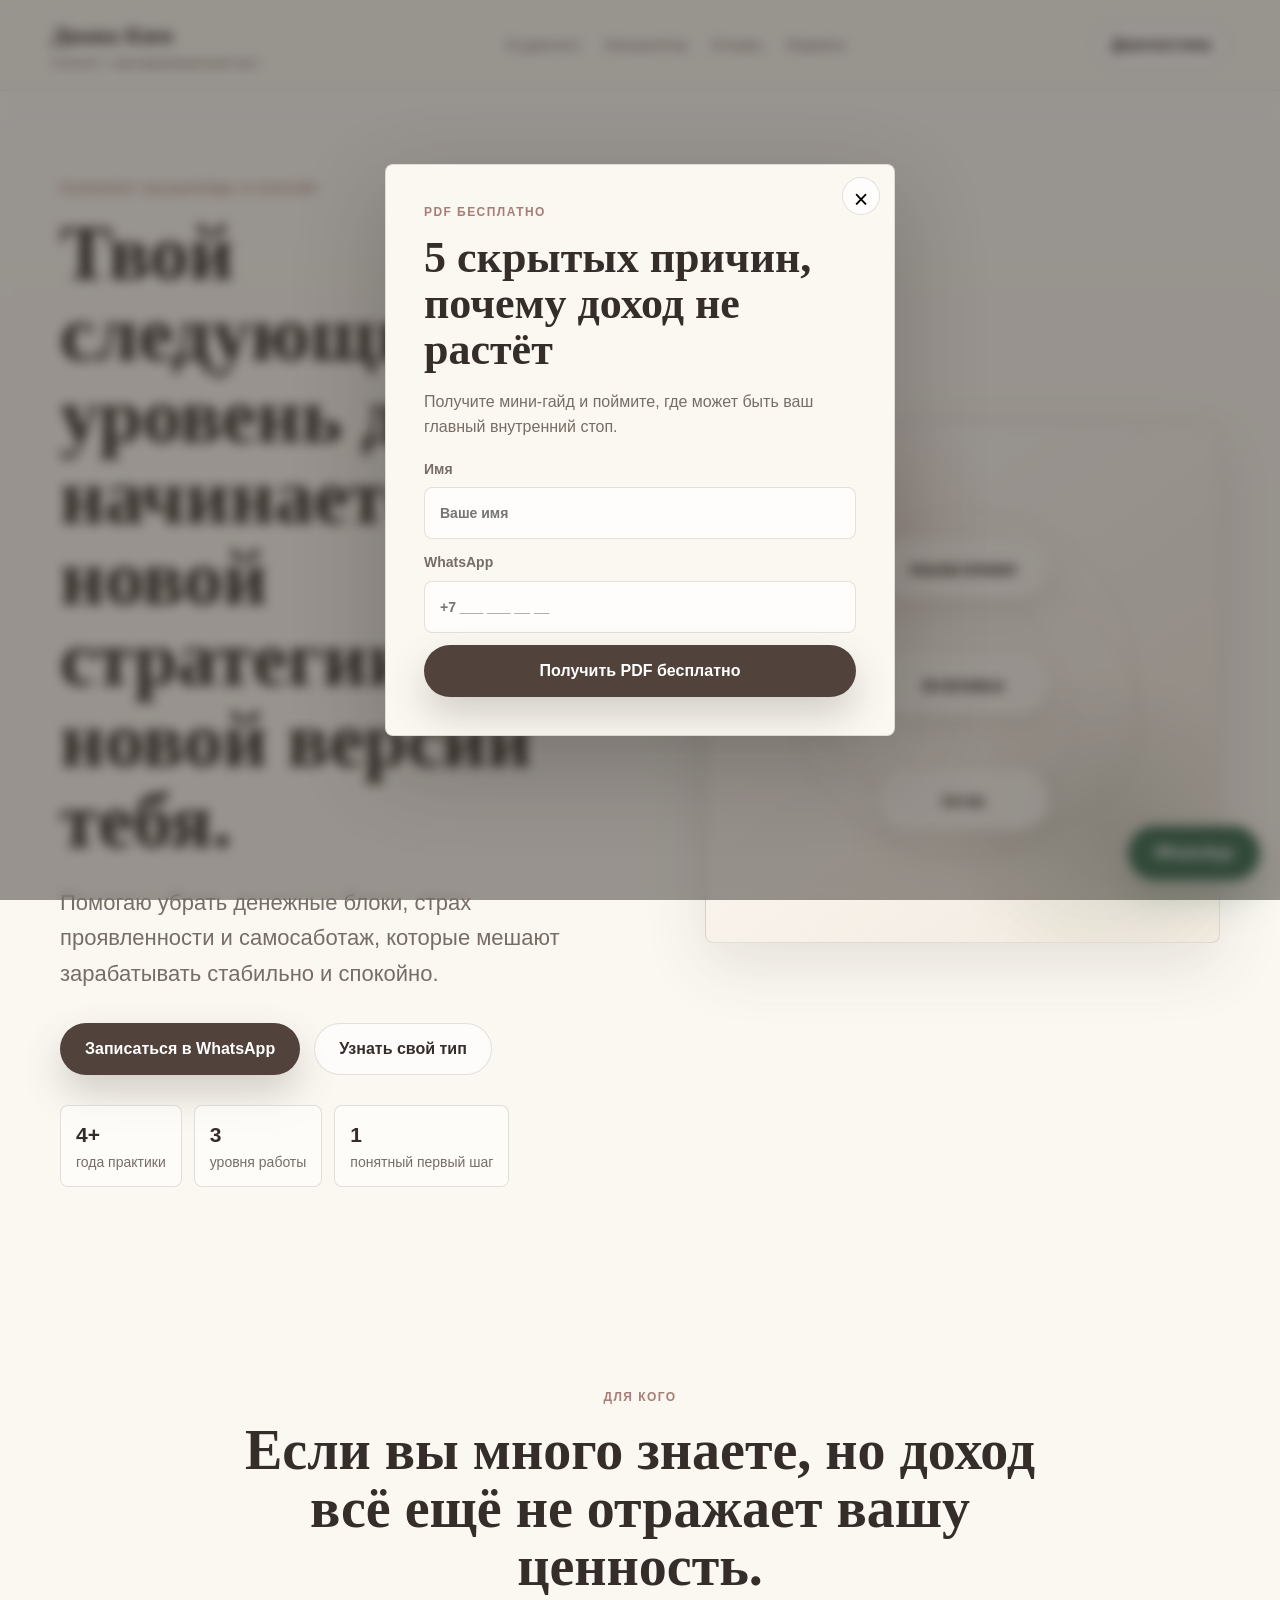
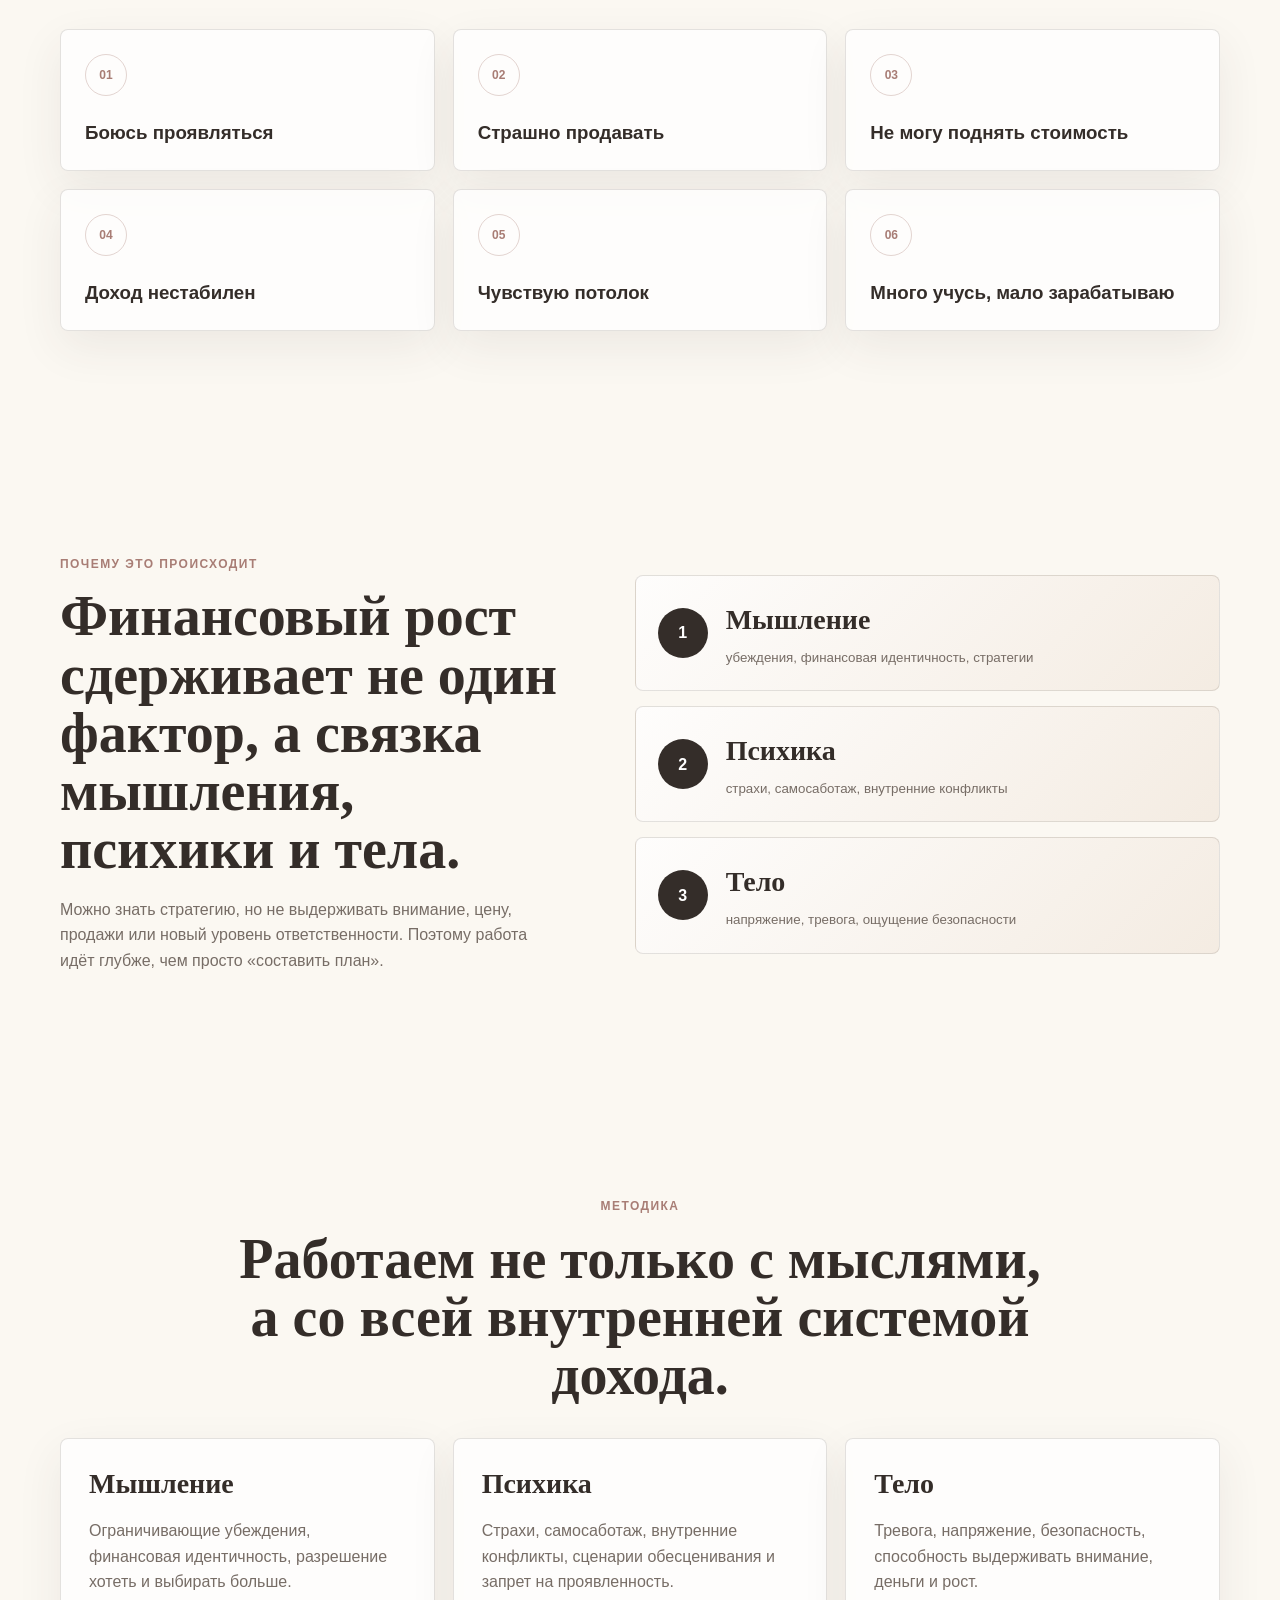
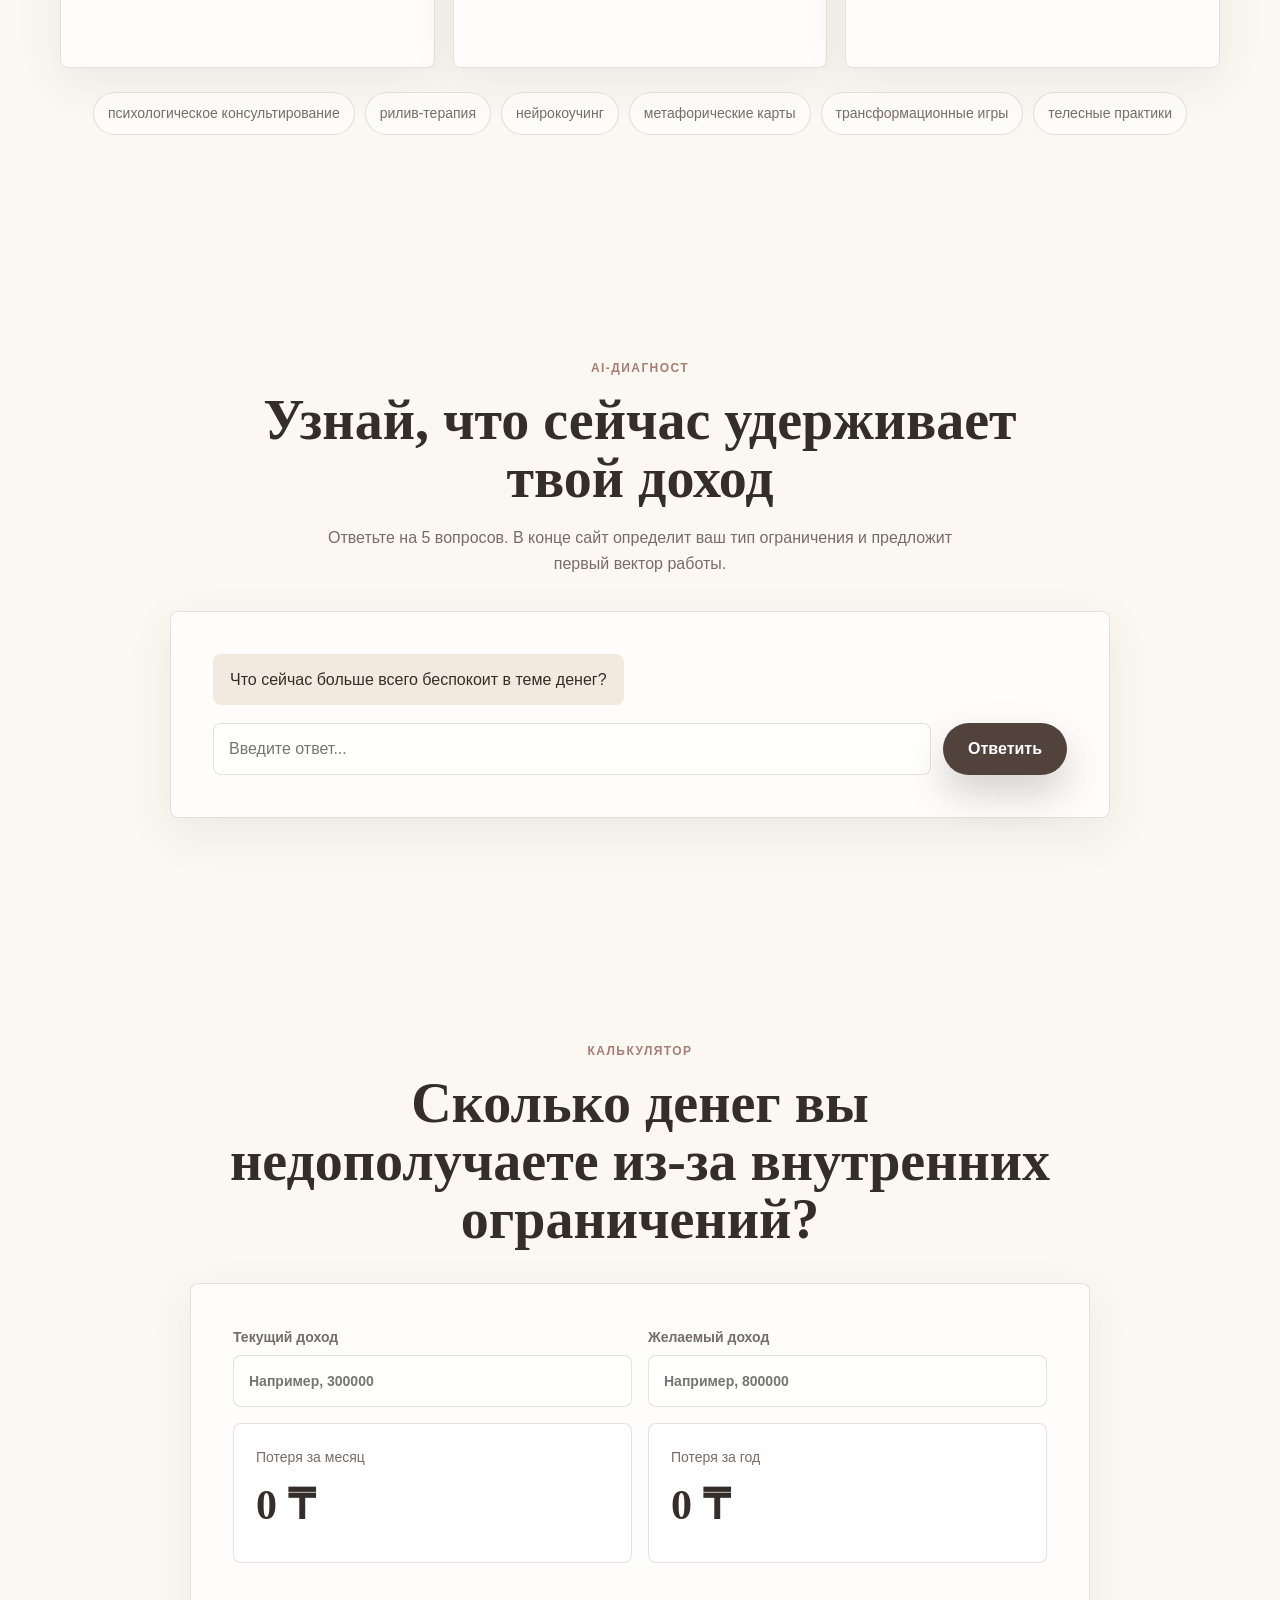
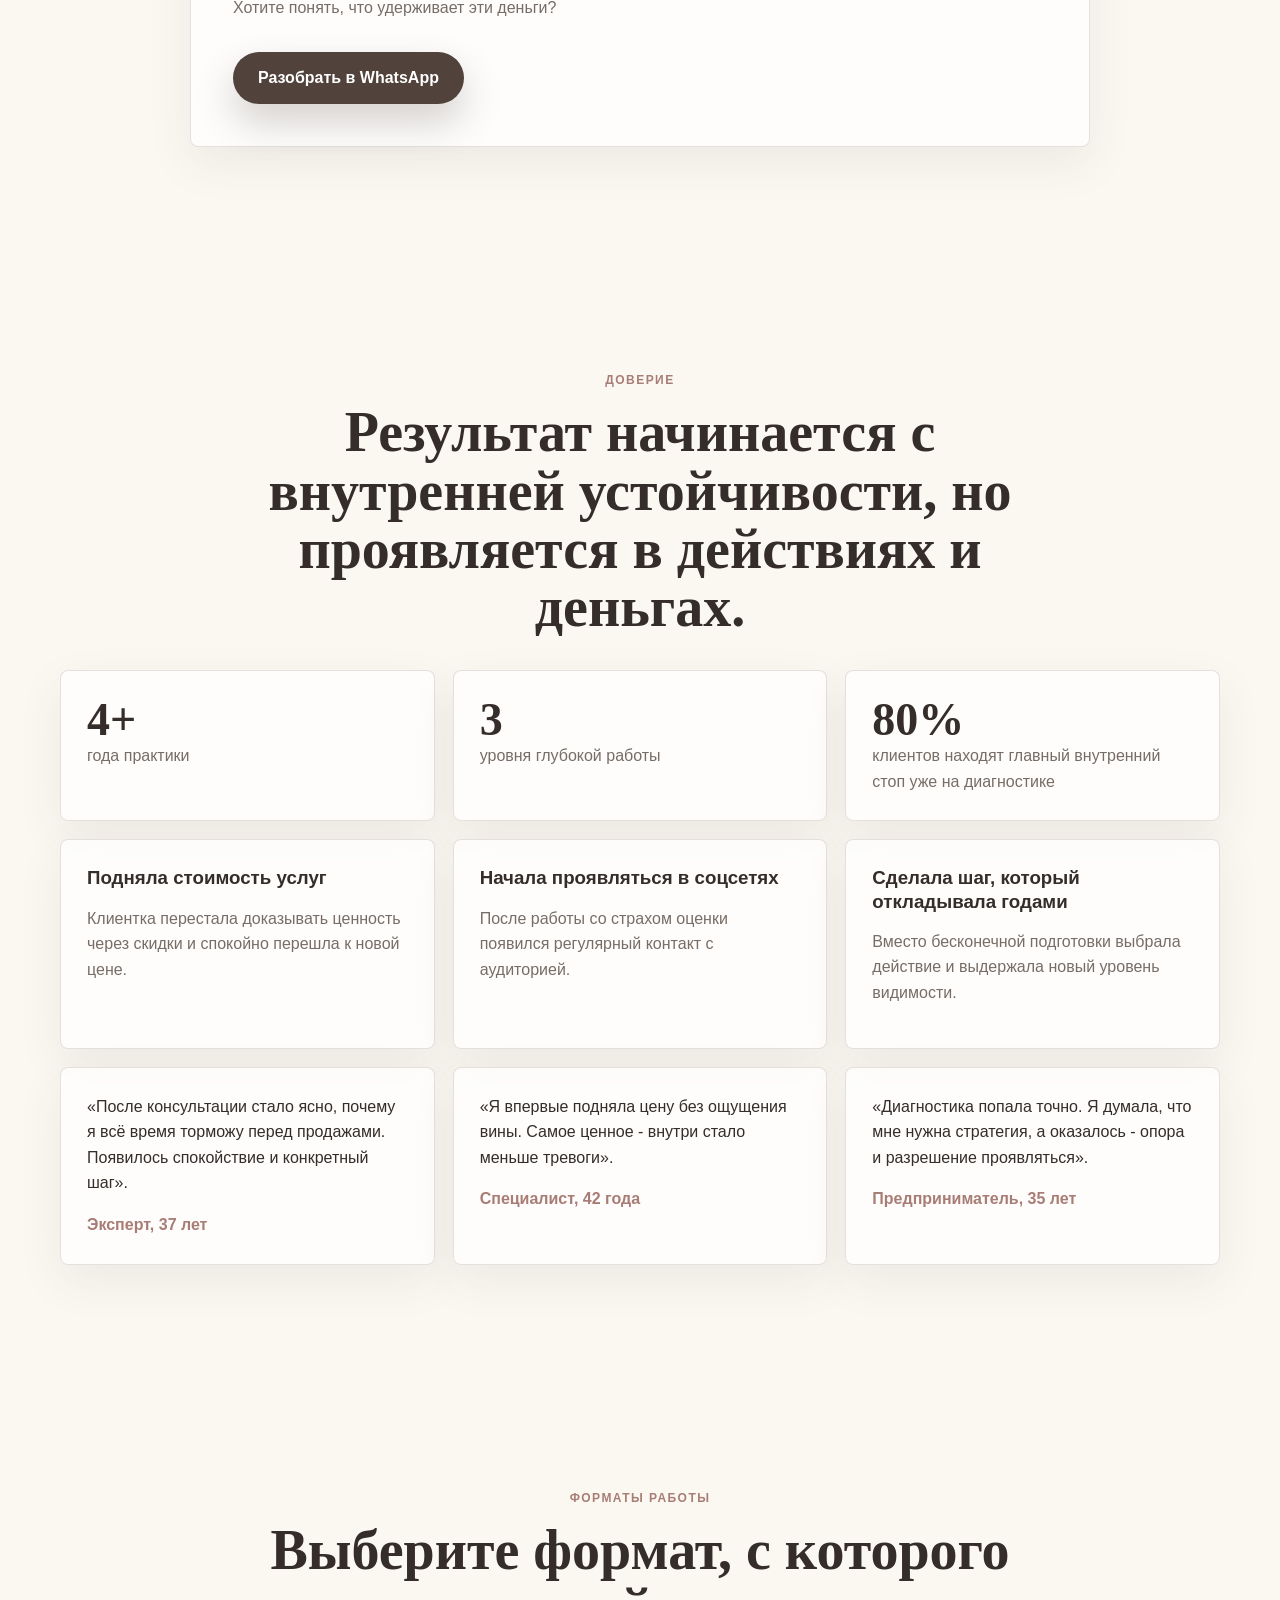
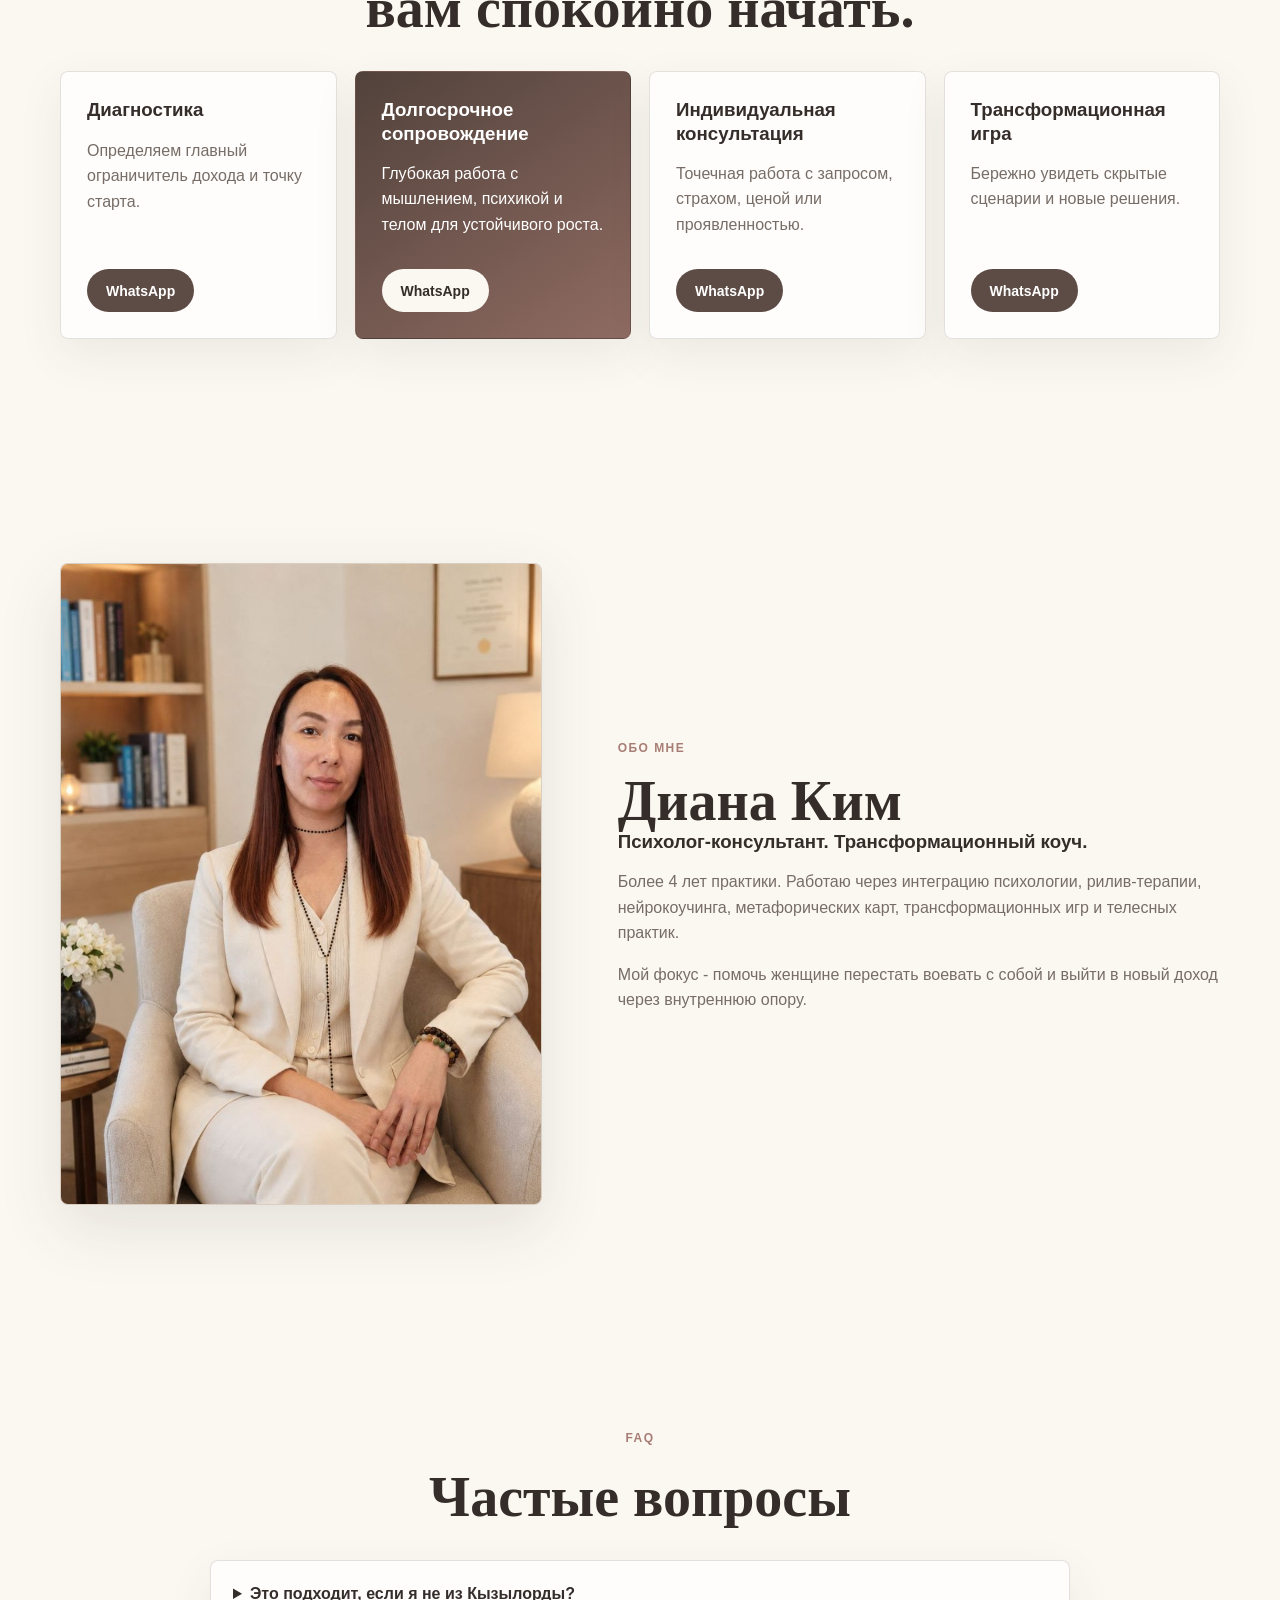
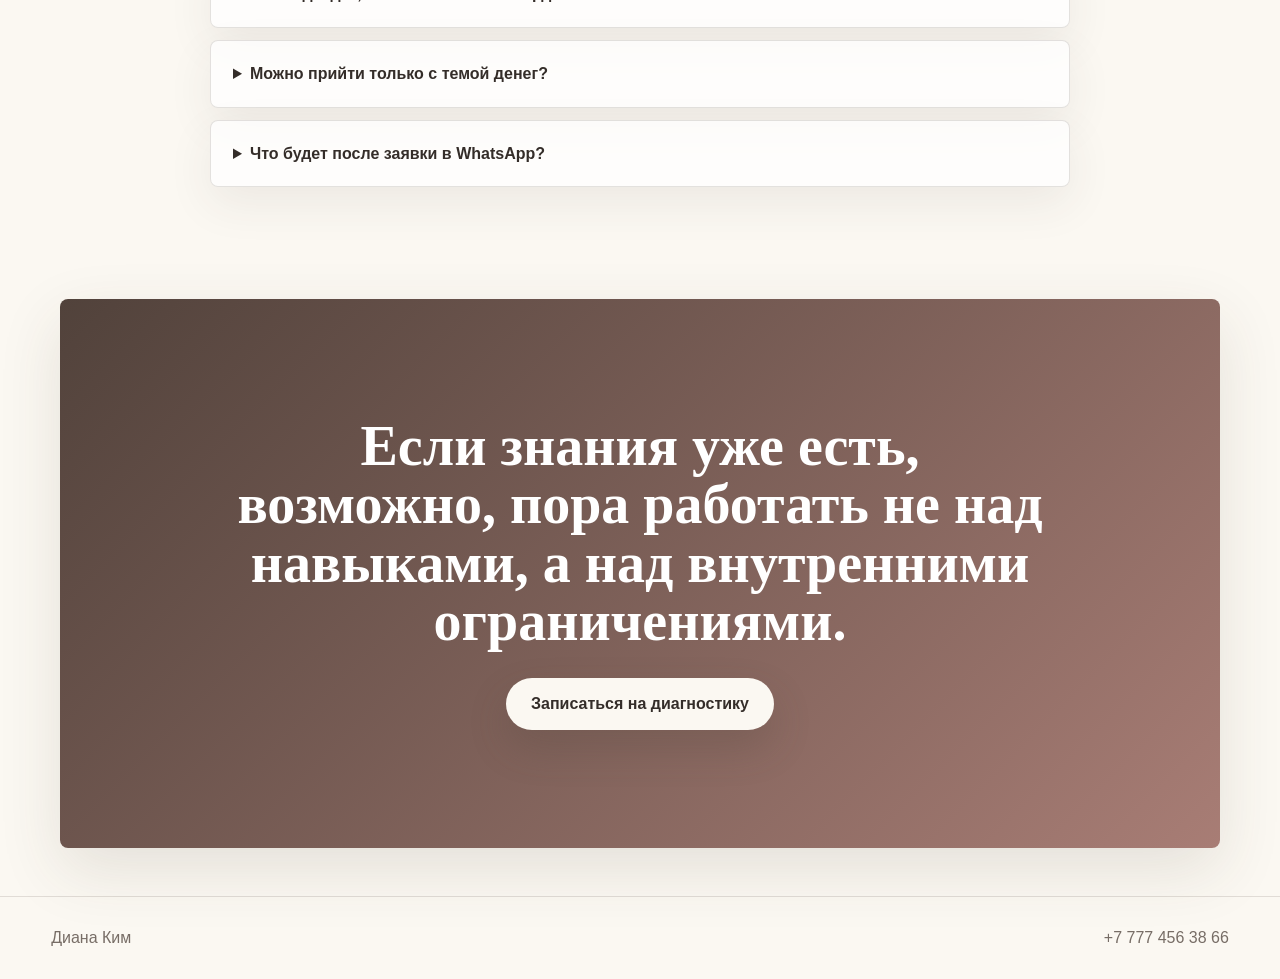
==== index.html @ 69289124 "Add files via upload" ====
<!DOCTYPE html>
<html lang="ru">
<head>
  <meta charset="UTF-8">
  <meta name="viewport" content="width=device-width, initial-scale=1.0">
  <meta name="description" content="Диана Ким - психолог в Кызылорде и онлайн, трансформационный коуч. Работа с денежными блоками, финансовой идентичностью и ограничивающими убеждениями.">
  <meta name="keywords" content="психолог Кызылорда, психолог онлайн, денежные блоки, финансовая идентичность, трансформационный коуч, работа с ограничивающими убеждениями">
  <meta property="og:title" content="Диана Ким | Психолог и трансформационный коуч">
  <meta property="og:description" content="Диагностика внутренних ограничений, которые мешают проявляться, зарабатывать и удерживать деньги.">
  <meta property="og:type" content="website">
  <title>Диана Ким | Психолог Кызылорда и онлайн</title>
  <script>document.documentElement.classList.add('js');</script>
  <link rel="stylesheet" href="style.css">
</head>
<body>
  <a class="wa-float js-wa" href="https://wa.me/77774563866" aria-label="Написать Диане Ким в WhatsApp">WhatsApp</a>

  <div class="lead-modal" data-modal hidden>
    <div class="modal-backdrop" data-close-modal></div>
    <div class="modal-card" role="dialog" aria-modal="true" aria-labelledby="lead-title">
      <button class="modal-close" type="button" data-close-modal aria-label="Закрыть">×</button>
      <p class="eyebrow">PDF бесплатно</p>
      <h2 id="lead-title">5 скрытых причин, почему доход не растёт</h2>
      <p>Получите мини-гайд и поймите, где может быть ваш главный внутренний стоп.</p>
      <form class="lead-form" data-lead-form>
        <label>Имя <input type="text" name="name" placeholder="Ваше имя" required></label>
        <label>WhatsApp <input type="tel" name="phone" placeholder="+7 ___ ___ __ __" required></label>
        <button class="btn btn-primary" type="submit">Получить PDF бесплатно</button>
      </form>
    </div>
  </div>

  <header class="site-header">
    <a class="brand" href="#top">
      <span>Диана Ким</span>
      <small>психолог • трансформационный коуч</small>
    </a>
    <nav class="nav" aria-label="Навигация">
      <a href="#diagnost">AI-диагност</a>
      <a href="#calculator">Калькулятор</a>
      <a href="#trust">Отзывы</a>
      <a href="#formats">Форматы</a>
    </nav>
    <a class="header-cta js-wa" href="https://wa.me/77774563866">Диагностика</a>
  </header>

  <main id="top">
    <section class="hero reveal">
      <div class="hero-content">
        <p class="eyebrow">Психолог Кызылорда и онлайн</p>
        <h1>Твой следующий уровень дохода начинается не с новой стратегии. А с новой версии тебя.</h1>
        <p class="hero-subtitle">Помогаю убрать денежные блоки, страх проявленности и самосаботаж, которые мешают зарабатывать стабильно и спокойно.</p>
        <div class="hero-actions">
          <a class="btn btn-primary js-wa" href="https://wa.me/77774563866">Записаться в WhatsApp</a>
          <a class="btn btn-ghost" href="#diagnost">Узнать свой тип</a>
        </div>
        <div class="hero-stats">
          <span><strong>4+</strong> года практики</span>
          <span><strong>3</strong> уровня работы</span>
          <span><strong>1</strong> понятный первый шаг</span>
        </div>
      </div>
      <div class="hero-panel" aria-label="Метод Дианы Ким">
        <div class="core-model">
          <span>мышление</span>
          <span>психика</span>
          <span>тело</span>
        </div>
      </div>
    </section>

    <section class="section reveal">
      <div class="section-head">
        <p class="eyebrow">Для кого</p>
        <h2>Если вы много знаете, но доход всё ещё не отражает вашу ценность.</h2>
      </div>
      <div class="issue-grid">
        <article class="mini-card"><span>01</span><h3>Боюсь проявляться</h3></article>
        <article class="mini-card"><span>02</span><h3>Страшно продавать</h3></article>
        <article class="mini-card"><span>03</span><h3>Не могу поднять стоимость</h3></article>
        <article class="mini-card"><span>04</span><h3>Доход нестабилен</h3></article>
        <article class="mini-card"><span>05</span><h3>Чувствую потолок</h3></article>
        <article class="mini-card"><span>06</span><h3>Много учусь, мало зарабатываю</h3></article>
      </div>
    </section>

    <section class="section split reveal">
      <div class="section-head align-left">
        <p class="eyebrow">Почему это происходит</p>
        <h2>Финансовый рост сдерживает не один фактор, а связка мышления, психики и тела.</h2>
        <p>Можно знать стратегию, но не выдерживать внимание, цену, продажи или новый уровень ответственности. Поэтому работа идёт глубже, чем просто «составить план».</p>
      </div>
      <div class="levels">
        <div class="level"><b>1</b><strong>Мышление</strong><small>убеждения, финансовая идентичность, стратегии</small></div>
        <div class="level"><b>2</b><strong>Психика</strong><small>страхи, самосаботаж, внутренние конфликты</small></div>
        <div class="level"><b>3</b><strong>Тело</strong><small>напряжение, тревога, ощущение безопасности</small></div>
      </div>
    </section>

    <section class="section reveal" id="method">
      <div class="section-head">
        <p class="eyebrow">Методика</p>
        <h2>Работаем не только с мыслями, а со всей внутренней системой дохода.</h2>
      </div>
      <div class="method-grid">
        <article class="method-card"><h3>Мышление</h3><p>Ограничивающие убеждения, финансовая идентичность, разрешение хотеть и выбирать больше.</p></article>
        <article class="method-card"><h3>Психика</h3><p>Страхи, самосаботаж, внутренние конфликты, сценарии обесценивания и запрет на проявленность.</p></article>
        <article class="method-card"><h3>Тело</h3><p>Тревога, напряжение, безопасность, способность выдерживать внимание, деньги и рост.</p></article>
      </div>
      <div class="tools-line">
        <span>психологическое консультирование</span>
        <span>рилив-терапия</span>
        <span>нейрокоучинг</span>
        <span>метафорические карты</span>
        <span>трансформационные игры</span>
        <span>телесные практики</span>
      </div>
    </section>

    <section class="section diagnost reveal" id="diagnost">
      <div class="section-head">
        <p class="eyebrow">AI-диагност</p>
        <h2>Узнай, что сейчас удерживает твой доход</h2>
        <p>Ответьте на 5 вопросов. В конце сайт определит ваш тип ограничения и предложит первый вектор работы.</p>
      </div>
      <div class="chat-shell">
        <div class="chat-log" data-chat-log></div>
        <form class="chat-form" data-chat-form>
          <input type="text" data-chat-input placeholder="Введите ответ..." autocomplete="off" required>
          <button class="btn btn-primary" type="submit">Ответить</button>
        </form>
        <div class="analysis" data-analysis hidden>
          <p class="eyebrow">Анализ</p>
          <h3 data-client-type></h3>
          <p data-analysis-text></p>
          <ul data-recommendations></ul>
          <a class="btn btn-primary js-wa" data-analysis-wa href="https://wa.me/77774563866">Получить личный разбор в WhatsApp</a>
        </div>
      </div>
    </section>

    <section class="section calculator reveal" id="calculator">
      <div class="section-head">
        <p class="eyebrow">Калькулятор</p>
        <h2>Сколько денег вы недополучаете из-за внутренних ограничений?</h2>
      </div>
      <div class="calc-box">
        <label>Текущий доход <input type="number" data-current-income placeholder="Например, 300000"></label>
        <label>Желаемый доход <input type="number" data-desired-income placeholder="Например, 800000"></label>
        <div class="calc-result">
          <span>Потеря за месяц</span>
          <strong data-month-loss>0 ₸</strong>
        </div>
        <div class="calc-result">
          <span>Потеря за год</span>
          <strong data-year-loss>0 ₸</strong>
        </div>
        <p>Хотите понять, что удерживает эти деньги?</p>
        <a class="btn btn-primary js-wa" href="https://wa.me/77774563866">Разобрать в WhatsApp</a>
      </div>
    </section>

    <section class="section reveal" id="trust">
      <div class="section-head">
        <p class="eyebrow">Доверие</p>
        <h2>Результат начинается с внутренней устойчивости, но проявляется в действиях и деньгах.</h2>
      </div>
      <div class="trust-stats">
        <article><strong>4+</strong><span>года практики</span></article>
        <article><strong>3</strong><span>уровня глубокой работы</span></article>
        <article><strong>80%</strong><span>клиентов находят главный внутренний стоп уже на диагностике</span></article>
      </div>
      <div class="case-grid">
        <article class="case-card"><h3>Подняла стоимость услуг</h3><p>Клиентка перестала доказывать ценность через скидки и спокойно перешла к новой цене.</p></article>
        <article class="case-card"><h3>Начала проявляться в соцсетях</h3><p>После работы со страхом оценки появился регулярный контакт с аудиторией.</p></article>
        <article class="case-card"><h3>Сделала шаг, который откладывала годами</h3><p>Вместо бесконечной подготовки выбрала действие и выдержала новый уровень видимости.</p></article>
      </div>
      <div class="reviews">
        <article><p>«После консультации стало ясно, почему я всё время торможу перед продажами. Появилось спокойствие и конкретный шаг».</p><span>Эксперт, 37 лет</span></article>
        <article><p>«Я впервые подняла цену без ощущения вины. Самое ценное - внутри стало меньше тревоги».</p><span>Специалист, 42 года</span></article>
        <article><p>«Диагностика попала точно. Я думала, что мне нужна стратегия, а оказалось - опора и разрешение проявляться».</p><span>Предприниматель, 35 лет</span></article>
      </div>
    </section>

    <section class="section reveal" id="formats">
      <div class="section-head">
        <p class="eyebrow">Форматы работы</p>
        <h2>Выберите формат, с которого вам спокойно начать.</h2>
      </div>
      <div class="format-grid">
        <article class="format-card"><h3>Диагностика</h3><p>Определяем главный ограничитель дохода и точку старта.</p><a class="btn btn-small js-wa" href="https://wa.me/77774563866" data-wa-message="Здравствуйте, Диана. Хочу пройти диагностику.">WhatsApp</a></article>
        <article class="format-card featured"><h3>Долгосрочное сопровождение</h3><p>Глубокая работа с мышлением, психикой и телом для устойчивого роста.</p><a class="btn btn-small js-wa" href="https://wa.me/77774563866" data-wa-message="Здравствуйте, Диана. Хочу узнать про долгосрочное сопровождение.">WhatsApp</a></article>
        <article class="format-card"><h3>Индивидуальная консультация</h3><p>Точечная работа с запросом, страхом, ценой или проявленностью.</p><a class="btn btn-small js-wa" href="https://wa.me/77774563866" data-wa-message="Здравствуйте, Диана. Хочу записаться на индивидуальную консультацию.">WhatsApp</a></article>
        <article class="format-card"><h3>Трансформационная игра</h3><p>Бережно увидеть скрытые сценарии и новые решения.</p><a class="btn btn-small js-wa" href="https://wa.me/77774563866" data-wa-message="Здравствуйте, Диана. Хочу записаться на трансформационную игру.">WhatsApp</a></article>
      </div>
    </section>

    <section class="section about reveal">
      <figure class="portrait">
        <img src="diana-kim.jpg" alt="Диана Ким, психолог и трансформационный коуч" loading="lazy">
      </figure>
      <div>
        <p class="eyebrow">Обо мне</p>
        <h2>Диана Ким</h2>
        <h3>Психолог-консультант. Трансформационный коуч.</h3>
        <p>Более 4 лет практики. Работаю через интеграцию психологии, рилив-терапии, нейрокоучинга, метафорических карт, трансформационных игр и телесных практик.</p>
        <p>Мой фокус - помочь женщине перестать воевать с собой и выйти в новый доход через внутреннюю опору.</p>
      </div>
    </section>

    <section class="section faq reveal">
      <div class="section-head">
        <p class="eyebrow">FAQ</p>
        <h2>Частые вопросы</h2>
      </div>
      <div class="faq-list">
        <details><summary>Это подходит, если я не из Кызылорды?</summary><p>Да. Работа возможна онлайн, поэтому вы можете пройти диагностику и сопровождение из любого города.</p></details>
        <details><summary>Можно прийти только с темой денег?</summary><p>Да. Денежный запрос часто связан с проявленностью, границами, тревогой, телесным напряжением и самоценностью.</p></details>
        <details><summary>Что будет после заявки в WhatsApp?</summary><p>Вы напишете Диане, получите уточняющие вопросы и сможете выбрать подходящий формат работы.</p></details>
      </div>
    </section>

    <section class="final-cta reveal">
      <h2>Если знания уже есть, возможно, пора работать не над навыками, а над внутренними ограничениями.</h2>
      <a class="btn btn-primary js-wa" href="https://wa.me/77774563866">Записаться на диагностику</a>
    </section>
  </main>

  <footer class="footer">
    <span>Диана Ким</span>
    <a href="tel:+77774563866">+7 777 456 38 66</a>
  </footer>

  <script>
    const WA_URL = 'https://wa.me/77774563866?text=' + encodeURIComponent('Здравствуйте, Диана.\nХочу пройти диагностику.');

    document.querySelectorAll('.js-wa').forEach((link) => {
      link.href = link.dataset.waMessage
        ? 'https://wa.me/77774563866?text=' + encodeURIComponent(link.dataset.waMessage)
        : WA_URL;
    });

    const revealObserver = new IntersectionObserver((entries) => {
      entries.forEach((entry) => {
        if (entry.isIntersecting) {
          entry.target.classList.add('is-visible');
          revealObserver.unobserve(entry.target);
        }
      });
    }, { threshold: 0.14 });
    document.querySelectorAll('.reveal').forEach((item) => revealObserver.observe(item));

    const modal = document.querySelector('[data-modal]');
    const leadForm = document.querySelector('[data-lead-form]');
    const leadModalStorageKey = 'leadModalShownAtBottomV3';
    let leadModalShown = false;
    function hasLeadModalShown() {
      try {
        return sessionStorage.getItem(leadModalStorageKey) === 'true';
      } catch (error) {
        return leadModalShown;
      }
    }
    function markLeadModalShown() {
      leadModalShown = true;
      try {
        sessionStorage.setItem(leadModalStorageKey, 'true');
      } catch (error) {
        return;
      }
    }
    const showModal = () => {
      if (!hasLeadModalShown()) {
        modal.hidden = false;
        markLeadModalShown();
      }
    };
    function handleLeadModalScroll() {
      if (window.scrollY < 200) return;
      const scrollBottom = window.scrollY + window.innerHeight;
      const pageBottom = document.documentElement.scrollHeight - 80;
      if (scrollBottom >= pageBottom) {
        showModal();
        window.removeEventListener('scroll', handleLeadModalScroll);
      }
    }
    window.addEventListener('scroll', handleLeadModalScroll, { passive: true });
    document.querySelectorAll('[data-close-modal]').forEach((item) => {
      item.addEventListener('click', () => modal.hidden = true);
    });
    leadForm.addEventListener('submit', (event) => {
      event.preventDefault();
      const data = new FormData(leadForm);
      const text = `Здравствуйте, Диана.\nХочу получить PDF "5 скрытых причин, почему доход не растёт".\nИмя: ${data.get('name')}\nWhatsApp: ${data.get('phone')}`;
      window.location.href = 'https://wa.me/77774563866?text=' + encodeURIComponent(text);
    });

    const chatQuestions = [
      'Что сейчас больше всего беспокоит в теме денег?',
      'Какой доход хочешь получать?',
      'Что уже пробовала?',
      'Что мешает больше всего?',
      'Как оцениваешь уровень уверенности в себе от 1 до 10?'
    ];
    const typeData = {
      visibility: {
        title: 'Страх проявленности',
        text: 'Судя по ответам, основной ограничивающий фактор сейчас — страх быть видимой, заявлять о ценности и выдерживать внимание аудитории.',
        tips: ['Начать с мягкой работы со страхом оценки.', 'Разделить проявленность и обязанность быть идеальной.', 'Создать безопасный ритм видимости.']
      },
      ceiling: {
        title: 'Финансовый потолок',
        text: 'Судя по ответам, основной ограничивающий фактор сейчас — старая финансовая идентичность, которая не даёт спокойно выбрать больший доход.',
        tips: ['Проверить убеждения о цене и деньгах.', 'Сформировать новую норму дохода.', 'Разобрать страх потерять принятие при росте.']
      },
      sabotage: {
        title: 'Самосаботаж',
        text: 'Судя по ответам, основной ограничивающий фактор сейчас — внутренний конфликт: одна часть хочет роста, другая защищает от риска.',
        tips: ['Найти вторичную выгоду откладывания.', 'Снизить внутреннее давление.', 'Сделать первый шаг достаточно маленьким для нервной системы.']
      },
      burnout: {
        title: 'Хроническое выгорание',
        text: 'Судя по ответам, основной ограничивающий фактор сейчас — истощение. Доход не растёт, потому что ресурса хватает только на удержание текущего.',
        tips: ['Восстановить контакт с телом и ресурсом.', 'Убрать режим постоянного рывка.', 'Выстроить работу без насилия над собой.']
      },
      architecture: {
        title: 'Отсутствие финансовой архитектуры',
        text: 'Судя по ответам, основной ограничивающий фактор сейчас — нет ясной системы дохода, предложений и регулярных действий.',
        tips: ['Прояснить продуктовую линейку.', 'Связать внутреннюю опору с конкретными действиями.', 'Собрать понятный маршрут к желаемому доходу.']
      }
    };

    const log = document.querySelector('[data-chat-log]');
    const chatForm = document.querySelector('[data-chat-form]');
    const chatInput = document.querySelector('[data-chat-input]');
    const analysis = document.querySelector('[data-analysis]');
    const clientType = document.querySelector('[data-client-type]');
    const analysisText = document.querySelector('[data-analysis-text]');
    const recommendations = document.querySelector('[data-recommendations]');
    const analysisWa = document.querySelector('[data-analysis-wa]');
    const answers = [];
    let chatStep = 0;

    function addMessage(text, author) {
      const bubble = document.createElement('div');
      bubble.className = `bubble ${author}`;
      bubble.textContent = text;
      log.appendChild(bubble);
      log.scrollTop = log.scrollHeight;
    }

    function defineType(text) {
      const value = text.toLowerCase();
      if (/выгор|устал|сил|ресурс|тревог|истощ/.test(value)) return 'burnout';
      if (/систем|план|ворон|линейк|регуляр|хаос|архитект/.test(value)) return 'architecture';
      if (/цен|стоим|дорог|деньг|доход|потол/.test(value)) return 'ceiling';
      if (/страш|прояв|видим|соц|продаж|оцен/.test(value)) return 'visibility';
      return 'sabotage';
    }

    function showAnalysis() {
      const joined = answers.join(' ');
      const type = typeData[defineType(joined)];
      clientType.textContent = type.title;
      analysisText.textContent = type.text;
      recommendations.innerHTML = '';
      type.tips.forEach((tip) => {
        const li = document.createElement('li');
        li.textContent = tip;
        recommendations.appendChild(li);
      });
      analysisWa.href = WA_URL;
      chatForm.hidden = true;
      analysis.hidden = false;
    }

    addMessage(chatQuestions[0], 'bot');
    chatForm.addEventListener('submit', (event) => {
      event.preventDefault();
      const answer = chatInput.value.trim();
      if (!answer) return;
      answers.push(answer);
      addMessage(answer, 'user');
      chatInput.value = '';
      chatStep += 1;
      if (chatStep < chatQuestions.length) {
        setTimeout(() => addMessage(chatQuestions[chatStep], 'bot'), 240);
      } else {
        setTimeout(showAnalysis, 350);
      }
    });

    const currentIncome = document.querySelector('[data-current-income]');
    const desiredIncome = document.querySelector('[data-desired-income]');
    const monthLoss = document.querySelector('[data-month-loss]');
    const yearLoss = document.querySelector('[data-year-loss]');
    const formatMoney = (value) => new Intl.NumberFormat('ru-RU').format(Math.max(value, 0)) + ' ₸';
    function updateLoss() {
      const current = Number(currentIncome.value) || 0;
      const desired = Number(desiredIncome.value) || 0;
      const loss = Math.max(desired - current, 0);
      monthLoss.textContent = formatMoney(loss);
      yearLoss.textContent = formatMoney(loss * 12);
    }
    currentIncome.addEventListener('input', updateLoss);
    desiredIncome.addEventListener('input', updateLoss);
  </script>
</body>
</html>
---- style.css ----
:root {
  --milk: #fbf8f2;
  --cream: #f1e7db;
  --sand: #dccbb7;
  --powder: #d7b7b0;
  --rose: #a87d75;
  --sage: #6f7d68;
  --ink: #342d29;
  --muted: #776d66;
  --line: rgba(63, 52, 45, 0.14);
  --white: rgba(255, 255, 255, 0.74);
  --shadow: 0 22px 64px rgba(67, 54, 45, 0.12);
}

* {
  box-sizing: border-box;
}

html {
  scroll-behavior: smooth;
}

body {
  margin: 0;
  color: var(--ink);
  background:
    linear-gradient(180deg, rgba(255,255,255,0.55), transparent 340px),
    var(--milk);
  font-family: Inter, Avenir, "Segoe UI", Arial, sans-serif;
  line-height: 1.6;
}

a {
  color: inherit;
  text-decoration: none;
}

button,
input {
  font: inherit;
}

.site-header {
  position: sticky;
  top: 0;
  z-index: 20;
  display: flex;
  align-items: center;
  justify-content: space-between;
  gap: 22px;
  padding: 16px clamp(16px, 4vw, 58px);
  background: rgba(251, 248, 242, 0.82);
  border-bottom: 1px solid var(--line);
  backdrop-filter: blur(18px);
}

.brand {
  display: grid;
  min-width: 145px;
}

.brand span,
h1,
h2,
.core-model span {
  font-family: Georgia, "Times New Roman", serif;
}

.brand span {
  font-size: 24px;
  font-weight: 700;
}

.brand small {
  color: var(--muted);
  font-size: 12px;
}

.nav {
  display: flex;
  gap: 24px;
  color: var(--muted);
  font-size: 14px;
}

.nav a,
.header-cta {
  transition: color 0.22s ease, transform 0.22s ease;
}

.nav a:hover,
.header-cta:hover {
  color: var(--ink);
  transform: translateY(-1px);
}

.header-cta {
  padding: 10px 17px;
  border: 1px solid var(--line);
  border-radius: 999px;
  background: rgba(255,255,255,0.58);
  font-weight: 700;
}

.hero,
.section,
.final-cta {
  width: min(1160px, calc(100% - 36px));
  margin: 0 auto;
}

.hero {
  display: grid;
  grid-template-columns: minmax(0, 1.05fr) minmax(300px, 0.95fr);
  gap: clamp(30px, 6vw, 82px);
  align-items: center;
  min-height: calc(100vh - 76px);
  padding: clamp(44px, 7vw, 92px) 0;
}

.eyebrow {
  margin: 0 0 13px;
  color: var(--rose);
  font-size: 12px;
  font-weight: 800;
  letter-spacing: 0.12em;
  text-transform: uppercase;
}

h1,
h2 {
  margin: 0;
  line-height: 1.04;
  letter-spacing: 0;
}

h1 {
  max-width: 760px;
  font-size: clamp(40px, 7vw, 78px);
}

h2 {
  max-width: 820px;
  font-size: clamp(31px, 4.6vw, 56px);
}

h3 {
  margin: 0;
  line-height: 1.24;
}

p {
  color: var(--muted);
}

.hero-subtitle {
  max-width: 660px;
  margin: 24px 0 0;
  font-size: clamp(17px, 2vw, 22px);
}

.hero-actions {
  display: flex;
  flex-wrap: wrap;
  gap: 14px;
  margin-top: 32px;
}

.btn {
  display: inline-flex;
  align-items: center;
  justify-content: center;
  min-height: 52px;
  padding: 0 24px;
  border: 1px solid transparent;
  border-radius: 999px;
  cursor: pointer;
  font-weight: 800;
  transition: transform 0.22s ease, box-shadow 0.22s ease, background 0.22s ease;
}

.btn:hover {
  transform: translateY(-3px);
}

.btn-primary {
  color: #fff;
  background: #51423b;
  box-shadow: 0 18px 38px rgba(81, 66, 59, 0.24);
}

.btn-primary:hover {
  background: #3d312c;
}

.btn-ghost {
  background: rgba(255,255,255,0.62);
  border-color: var(--line);
}

.btn-small {
  min-height: 43px;
  padding: 0 18px;
  color: #fff;
  background: #5d4c45;
  font-size: 14px;
}

.hero-stats {
  display: flex;
  flex-wrap: wrap;
  gap: 12px;
  margin-top: 30px;
}

.hero-stats span {
  padding: 12px 15px;
  border: 1px solid var(--line);
  border-radius: 8px;
  background: rgba(255,255,255,0.5);
  color: var(--muted);
  font-size: 14px;
}

.hero-stats strong {
  display: block;
  color: var(--ink);
  font-size: 21px;
}

.hero-panel {
  min-height: 520px;
  display: grid;
  place-items: center;
  overflow: hidden;
  border: 1px solid var(--line);
  border-radius: 8px;
  background:
    radial-gradient(circle at 28% 20%, rgba(215,183,176,0.42), transparent 26%),
    radial-gradient(circle at 78% 78%, rgba(111,125,104,0.22), transparent 28%),
    linear-gradient(145deg, rgba(255,255,255,0.52), rgba(241,231,219,0.8));
  box-shadow: var(--shadow);
}

.core-model {
  width: min(350px, 82vw);
  aspect-ratio: 1;
  display: grid;
  place-items: center;
  border: 1px solid rgba(81, 66, 59, 0.22);
  border-radius: 50%;
  position: relative;
}

.core-model::before,
.core-model::after {
  content: "";
  position: absolute;
  inset: 42px;
  border: 1px solid rgba(168, 125, 117, 0.28);
  border-radius: 50%;
  transform: rotate(28deg) scaleX(1.45);
}

.core-model::after {
  transform: rotate(-42deg) scaleX(0.72);
}

.core-model span {
  z-index: 1;
  width: 170px;
  padding: 13px;
  text-align: center;
  border-radius: 999px;
  background: rgba(251,248,242,0.88);
  box-shadow: 0 14px 42px rgba(67,54,45,0.12);
  font-size: 22px;
  font-weight: 700;
}

.section {
  padding: clamp(62px, 9vw, 112px) 0;
}

.section-head {
  display: grid;
  justify-items: center;
  text-align: center;
  margin-bottom: 34px;
}

.section-head p:not(.eyebrow) {
  max-width: 650px;
  margin: 18px 0 0;
}

.align-left {
  justify-items: start;
  text-align: left;
  margin-bottom: 0;
}

.issue-grid,
.method-grid,
.case-grid,
.format-grid,
.reviews,
.trust-stats {
  display: grid;
  gap: 18px;
}

.issue-grid {
  grid-template-columns: repeat(3, 1fr);
}

.mini-card,
.method-card,
.case-card,
.format-card,
.reviews article,
.trust-stats article,
.chat-shell,
.calc-box,
.faq details {
  border: 1px solid var(--line);
  border-radius: 8px;
  background: var(--white);
  box-shadow: 0 16px 46px rgba(67,54,45,0.08);
  transition: transform 0.22s ease, box-shadow 0.22s ease, border-color 0.22s ease;
}

.mini-card:hover,
.method-card:hover,
.case-card:hover,
.format-card:hover,
.reviews article:hover {
  transform: translateY(-5px);
  border-color: rgba(168,125,117,0.36);
  box-shadow: 0 22px 58px rgba(67,54,45,0.13);
}

.mini-card {
  min-height: 142px;
  padding: 24px;
}

.mini-card span {
  display: grid;
  place-items: center;
  width: 42px;
  height: 42px;
  margin-bottom: 25px;
  border: 1px solid rgba(168,125,117,0.32);
  border-radius: 50%;
  color: var(--rose);
  font-size: 12px;
  font-weight: 800;
}

.split {
  display: grid;
  grid-template-columns: 0.92fr 1.08fr;
  gap: clamp(30px, 6vw, 76px);
  align-items: center;
}

.levels {
  display: grid;
  gap: 15px;
}

.level {
  display: grid;
  grid-template-columns: 50px 1fr;
  gap: 4px 18px;
  align-items: center;
  min-height: 108px;
  padding: 22px;
  border: 1px solid var(--line);
  border-radius: 8px;
  background: linear-gradient(135deg, rgba(255,255,255,0.72), rgba(241,231,219,0.72));
}

.level b {
  grid-row: span 2;
  display: grid;
  place-items: center;
  width: 50px;
  height: 50px;
  border-radius: 50%;
  color: #fff;
  background: var(--ink);
}

.level strong {
  font-family: Georgia, serif;
  font-size: 28px;
}

.level small {
  color: var(--muted);
}

.method-grid {
  grid-template-columns: repeat(3, 1fr);
}

.method-card {
  min-height: 230px;
  padding: 28px;
}

.method-card h3 {
  font-family: Georgia, serif;
  font-size: 28px;
}

.tools-line {
  display: flex;
  flex-wrap: wrap;
  justify-content: center;
  gap: 10px;
  margin-top: 24px;
}

.tools-line span {
  padding: 9px 14px;
  border: 1px solid var(--line);
  border-radius: 999px;
  background: rgba(255,255,255,0.52);
  color: var(--muted);
  font-size: 14px;
}

.diagnost {
  width: min(940px, calc(100% - 36px));
}

.chat-shell,
.calc-box {
  padding: clamp(22px, 5vw, 42px);
}

.chat-log {
  display: grid;
  gap: 12px;
  max-height: 340px;
  overflow: auto;
  padding-right: 4px;
}

.bubble {
  width: fit-content;
  max-width: min(680px, 86%);
  padding: 14px 17px;
  border-radius: 8px;
  line-height: 1.45;
}

.bubble.bot {
  background: rgba(241,231,219,0.86);
}

.bubble.user {
  justify-self: end;
  color: #fff;
  background: #5b4a43;
}

.chat-form {
  display: grid;
  grid-template-columns: 1fr auto;
  gap: 12px;
  margin-top: 18px;
}

input {
  width: 100%;
  min-height: 52px;
  padding: 0 15px;
  border: 1px solid var(--line);
  border-radius: 8px;
  background: rgba(255,255,255,0.72);
  color: var(--ink);
  outline: none;
}

input:focus {
  border-color: rgba(168,125,117,0.5);
  box-shadow: 0 0 0 4px rgba(168,125,117,0.1);
}

.analysis {
  margin-top: 24px;
  padding-top: 24px;
  border-top: 1px solid var(--line);
}

.analysis h3 {
  font-family: Georgia, serif;
  font-size: clamp(27px, 4vw, 40px);
}

.analysis ul {
  padding-left: 20px;
  color: var(--muted);
}

.calculator {
  width: min(900px, calc(100% - 36px));
}

.calc-box {
  display: grid;
  grid-template-columns: repeat(2, 1fr);
  gap: 16px;
}

.calc-result {
  padding: 22px;
  border: 1px solid var(--line);
  border-radius: 8px;
  background: rgba(255,255,255,0.58);
}

.calc-result span {
  display: block;
  color: var(--muted);
  font-size: 14px;
}

.calc-result strong {
  display: block;
  margin-top: 4px;
  font-family: Georgia, serif;
  font-size: clamp(28px, 5vw, 42px);
}

.calc-box p,
.calc-box .btn {
  grid-column: 1 / -1;
  justify-self: start;
}

.trust-stats {
  grid-template-columns: repeat(3, 1fr);
  margin-bottom: 18px;
}

.trust-stats article {
  padding: 26px;
}

.trust-stats strong {
  display: block;
  font-family: Georgia, serif;
  font-size: 46px;
  line-height: 1;
}

.trust-stats span {
  color: var(--muted);
}

.case-grid {
  grid-template-columns: repeat(3, 1fr);
  margin-bottom: 18px;
}

.case-card,
.format-card,
.reviews article {
  padding: 26px;
}

.reviews {
  grid-template-columns: repeat(3, 1fr);
}

.reviews p {
  margin-top: 0;
  color: var(--ink);
}

.reviews span {
  color: var(--rose);
  font-weight: 800;
}

.format-grid {
  grid-template-columns: repeat(4, 1fr);
}

.format-card {
  display: flex;
  flex-direction: column;
  align-items: flex-start;
  min-height: 268px;
}

.format-card p {
  flex: 1;
}

.featured {
  background: linear-gradient(145deg, #51423b, #8f6b62);
}

.featured h3,
.featured p {
  color: #fff;
}

.featured .btn-small {
  color: var(--ink);
  background: var(--milk);
}

.about {
  display: grid;
  grid-template-columns: 0.8fr 1fr;
  gap: clamp(30px, 6vw, 76px);
  align-items: center;
}

.portrait {
  margin: 0;
  min-height: 500px;
  border: 1px solid var(--line);
  border-radius: 8px;
  background: var(--cream);
  box-shadow: var(--shadow);
  overflow: hidden;
}

.portrait img {
  display: block;
  width: 100%;
  height: 100%;
  min-height: 500px;
  object-fit: cover;
  object-position: center top;
}

.faq-list {
  display: grid;
  gap: 12px;
  width: min(860px, 100%);
  margin: 0 auto;
}

.faq details {
  padding: 0 22px;
}

.faq summary {
  padding: 20px 0;
  cursor: pointer;
  font-weight: 800;
}

.faq p {
  margin: 0;
  padding-bottom: 20px;
}

.final-cta {
  display: grid;
  justify-items: center;
  gap: 28px;
  margin-bottom: 48px;
  padding: clamp(70px, 10vw, 118px) clamp(20px, 5vw, 66px);
  text-align: center;
  border-radius: 8px;
  background: linear-gradient(135deg, #51423b, #a87d75);
  box-shadow: var(--shadow);
}

.final-cta h2 {
  color: #fff;
}

.final-cta .btn-primary {
  color: var(--ink);
  background: var(--milk);
}

.footer {
  display: flex;
  justify-content: space-between;
  gap: 18px;
  padding: 28px clamp(16px, 4vw, 58px);
  color: var(--muted);
  border-top: 1px solid var(--line);
}

.wa-float {
  position: fixed;
  right: 20px;
  bottom: 20px;
  z-index: 30;
  display: grid;
  place-items: center;
  min-width: 132px;
  height: 54px;
  padding: 0 18px;
  border-radius: 999px;
  color: #fff;
  background: #3f6f56;
  box-shadow: 0 18px 36px rgba(63,111,86,0.28);
  font-weight: 800;
}

.lead-modal[hidden] {
  display: none;
}

.lead-modal {
  position: fixed;
  inset: 0;
  z-index: 50;
  display: grid;
  place-items: center;
  padding: 18px;
}

.modal-backdrop {
  position: absolute;
  inset: 0;
  background: rgba(35, 29, 26, 0.46);
  backdrop-filter: blur(6px);
}

.modal-card {
  position: relative;
  width: min(510px, 100%);
  padding: clamp(24px, 5vw, 38px);
  border: 1px solid var(--line);
  border-radius: 8px;
  background: var(--milk);
  box-shadow: 0 30px 90px rgba(35,29,26,0.24);
}

.modal-card h2 {
  font-size: clamp(30px, 5vw, 44px);
}

.modal-close {
  position: absolute;
  top: 12px;
  right: 14px;
  width: 38px;
  height: 38px;
  border: 1px solid var(--line);
  border-radius: 50%;
  background: rgba(255,255,255,0.66);
  cursor: pointer;
  font-size: 25px;
}

.lead-form {
  display: grid;
  gap: 12px;
  margin-top: 18px;
}

.lead-form label,
.calc-box label {
  display: grid;
  gap: 7px;
  color: var(--muted);
  font-size: 14px;
  font-weight: 800;
}

html.js .reveal {
  opacity: 0;
  transform: translateY(28px);
  transition: opacity 0.65s ease, transform 0.65s ease;
}

html.js .reveal.is-visible {
  opacity: 1;
  transform: translateY(0);
}

@media (max-width: 980px) {
  .nav {
    display: none;
  }

  .hero,
  .split,
  .about {
    grid-template-columns: 1fr;
  }

  .hero {
    min-height: auto;
  }

  .hero-panel,
  .portrait {
    min-height: 410px;
  }

  .issue-grid,
  .method-grid,
  .case-grid,
  .reviews,
  .format-grid,
  .trust-stats {
    grid-template-columns: repeat(2, 1fr);
  }
}

@media (max-width: 640px) {
  .site-header {
    padding: 13px 14px;
  }

  .brand {
    min-width: auto;
  }

  .brand span {
    font-size: 21px;
  }

  .brand small {
    font-size: 11px;
  }

  .header-cta {
    padding: 9px 12px;
    font-size: 13px;
  }

  .hero,
  .section,
  .final-cta,
  .diagnost,
  .calculator {
    width: min(100% - 28px, 1160px);
  }

  .hero {
    padding-top: 34px;
  }

  .hero-actions,
  .chat-form,
  .calc-box,
  .issue-grid,
  .method-grid,
  .case-grid,
  .reviews,
  .format-grid,
  .trust-stats {
    grid-template-columns: 1fr;
  }

  .btn,
  .calc-box .btn {
    width: 100%;
  }

  .hero-panel,
  .portrait {
    min-height: 330px;
  }

  .core-model {
    width: 280px;
  }

  .core-model span {
    width: 145px;
    font-size: 19px;
  }

  .mini-card {
    min-height: 118px;
  }

  .level {
    grid-template-columns: 44px 1fr;
    padding: 18px;
  }

  .level b {
    width: 44px;
    height: 44px;
  }

  .bubble {
    max-width: 94%;
  }

  .calc-box p,
  .calc-box .btn {
    grid-column: auto;
  }

  .format-card {
    min-height: 220px;
  }

  .wa-float {
    right: 14px;
    bottom: 14px;
    min-width: 108px;
    height: 48px;
    font-size: 13px;
  }

  .footer {
    flex-direction: column;
  }
}

@media (prefers-reduced-motion: reduce) {
  *,
  *::before,
  *::after {
    scroll-behavior: auto !important;
    transition: none !important;
  }

  html.js .reveal {
    opacity: 1;
    transform: none;
  }
}
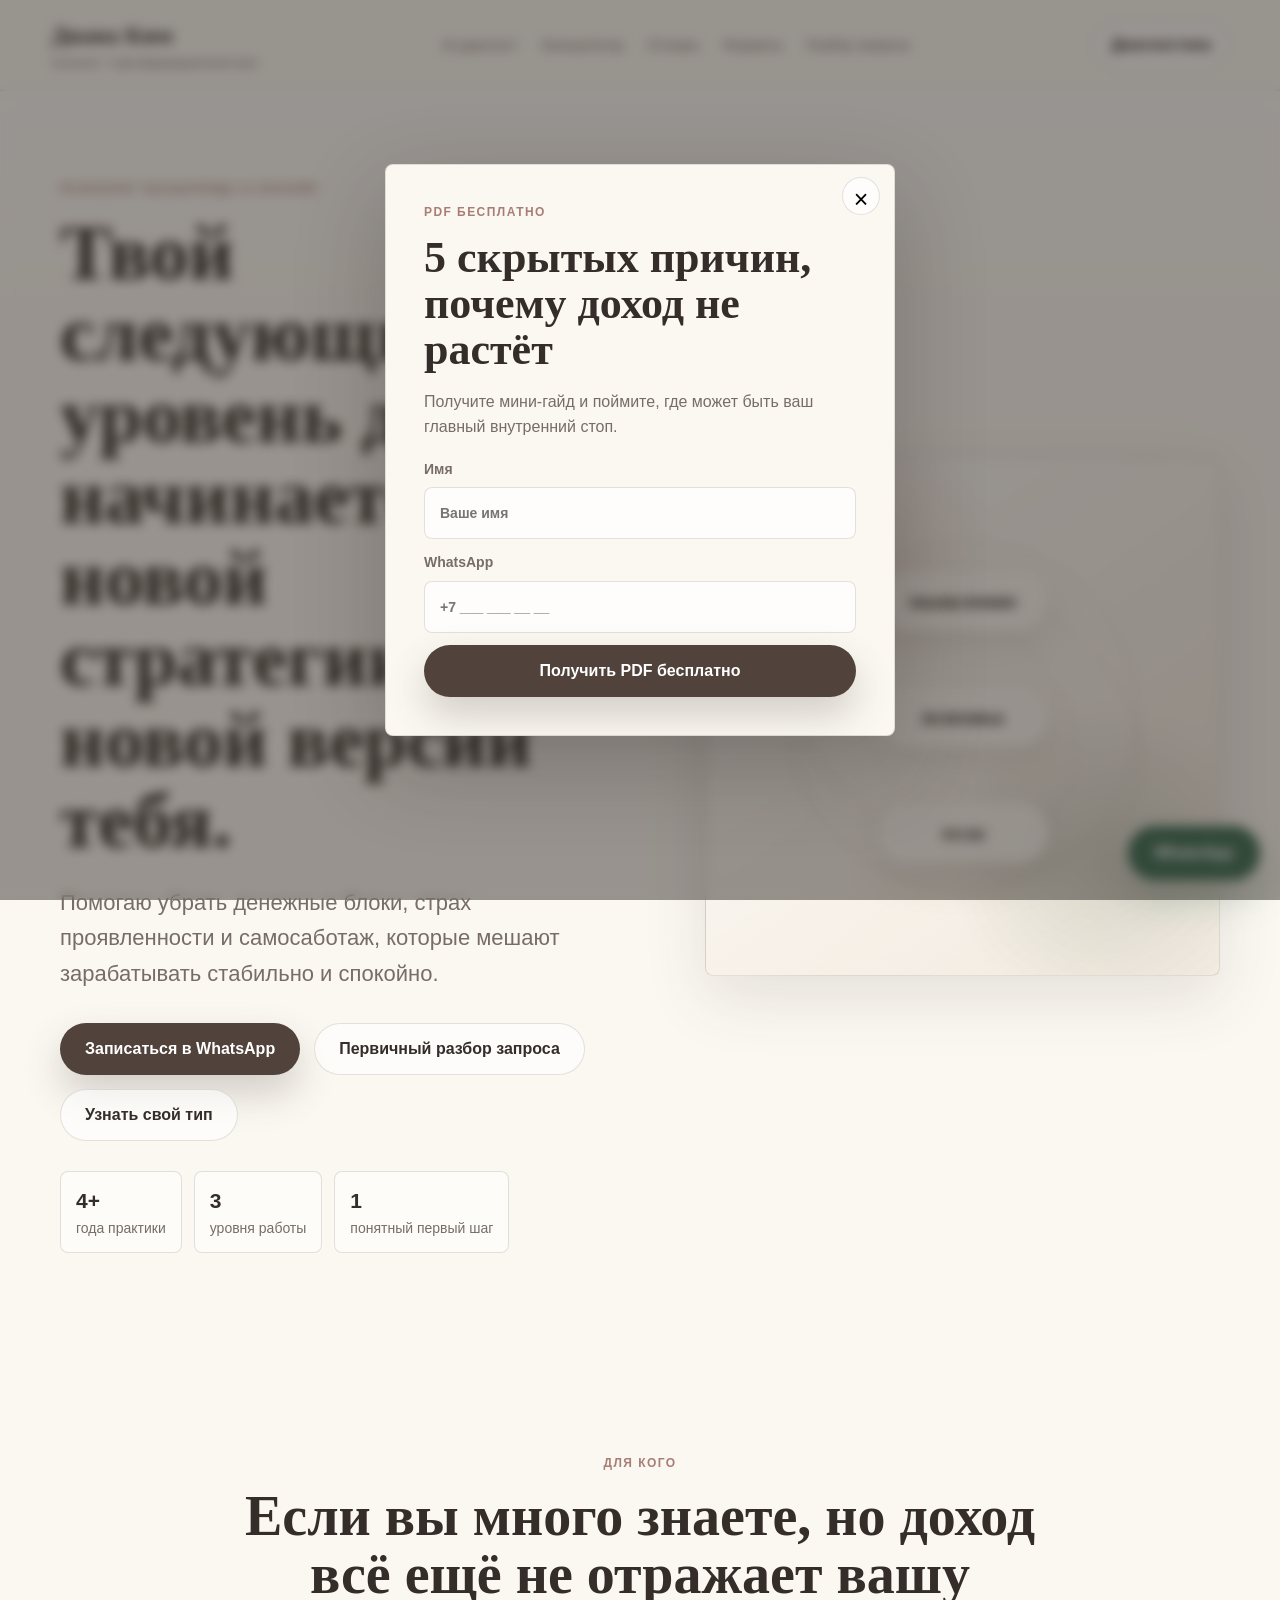
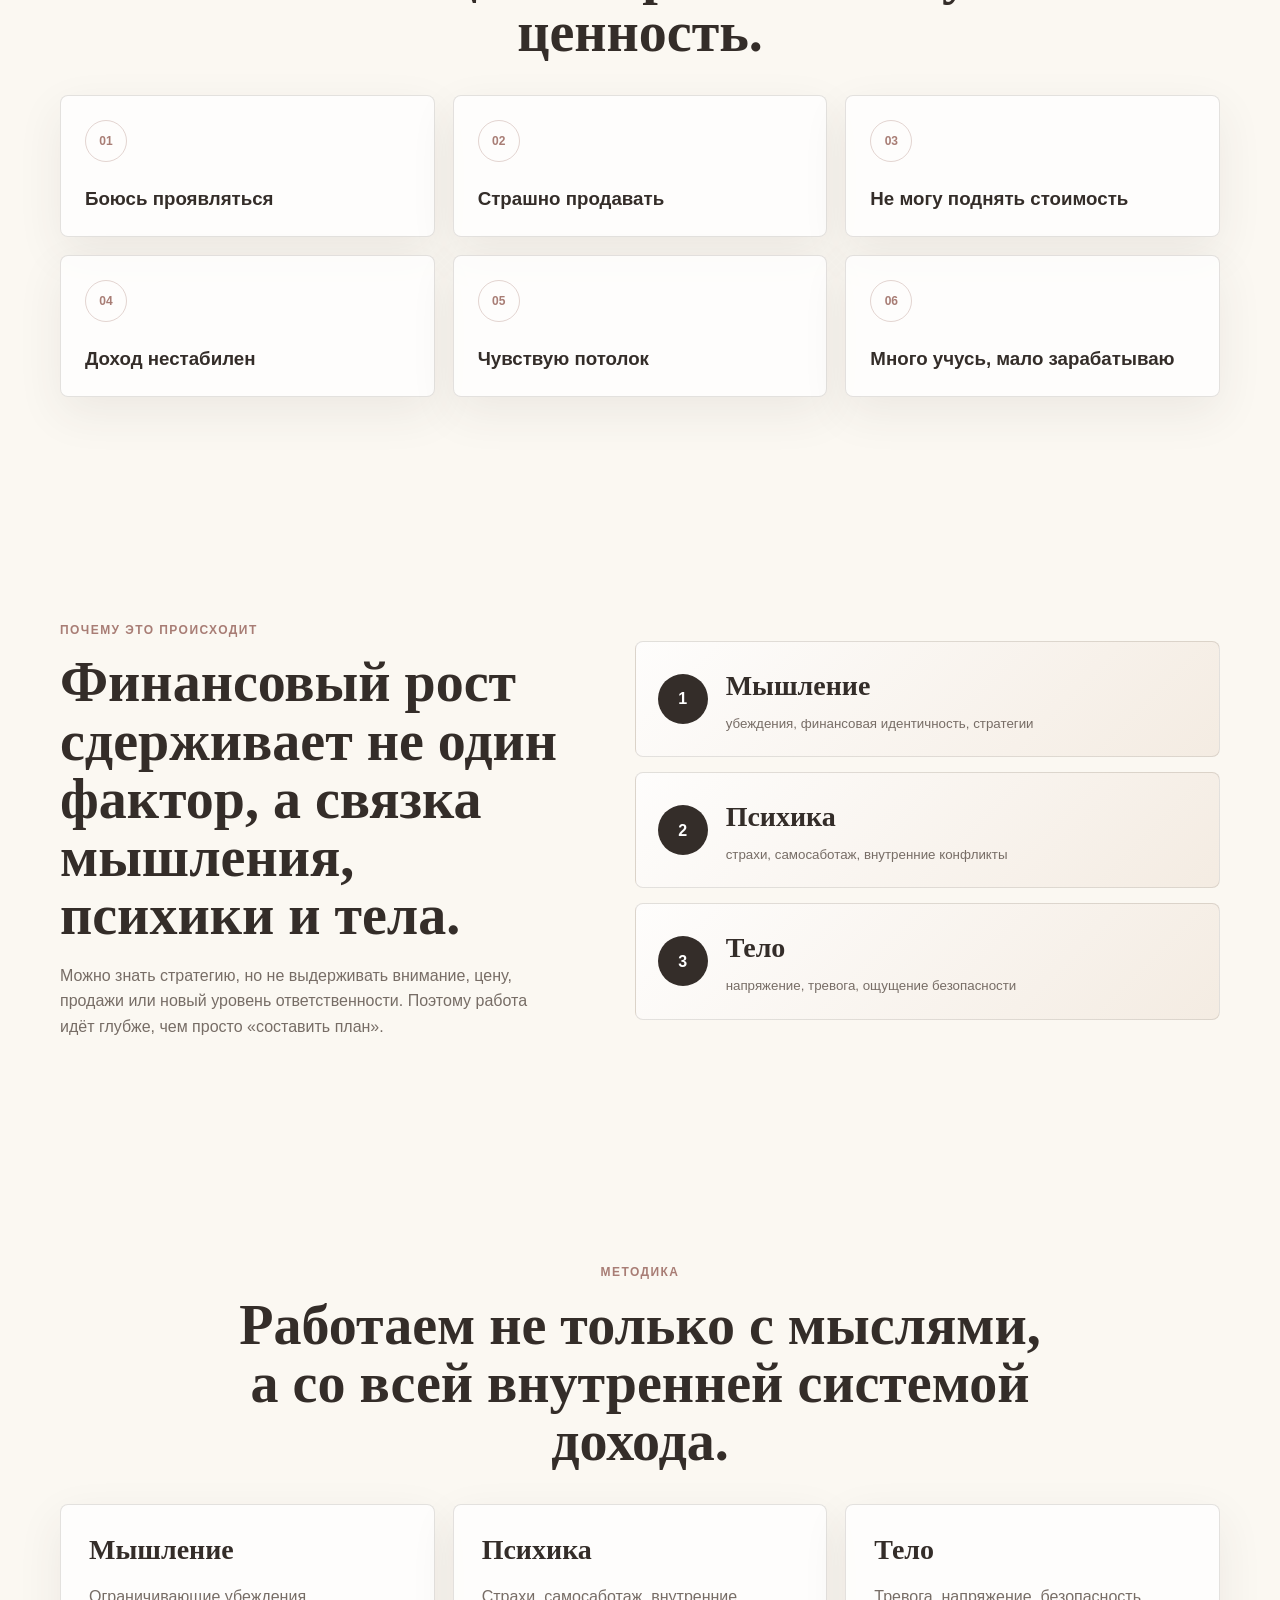
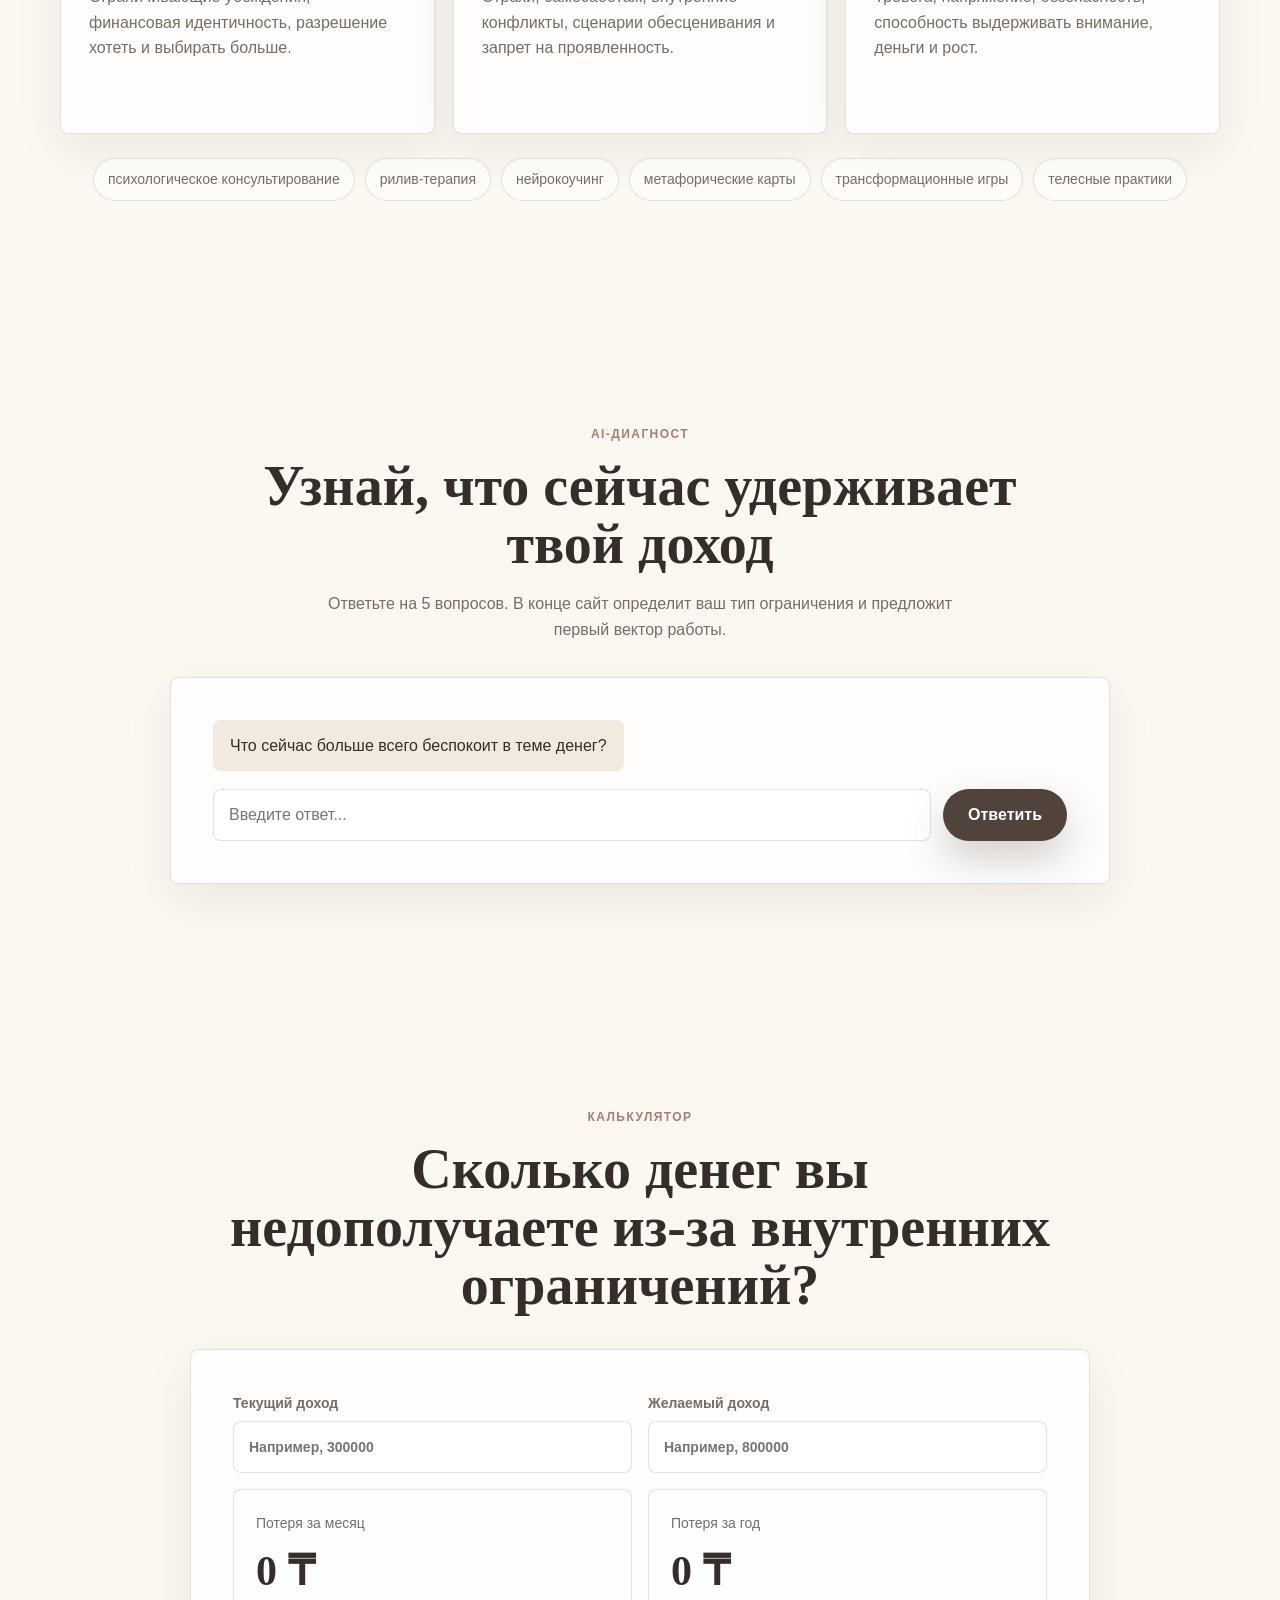
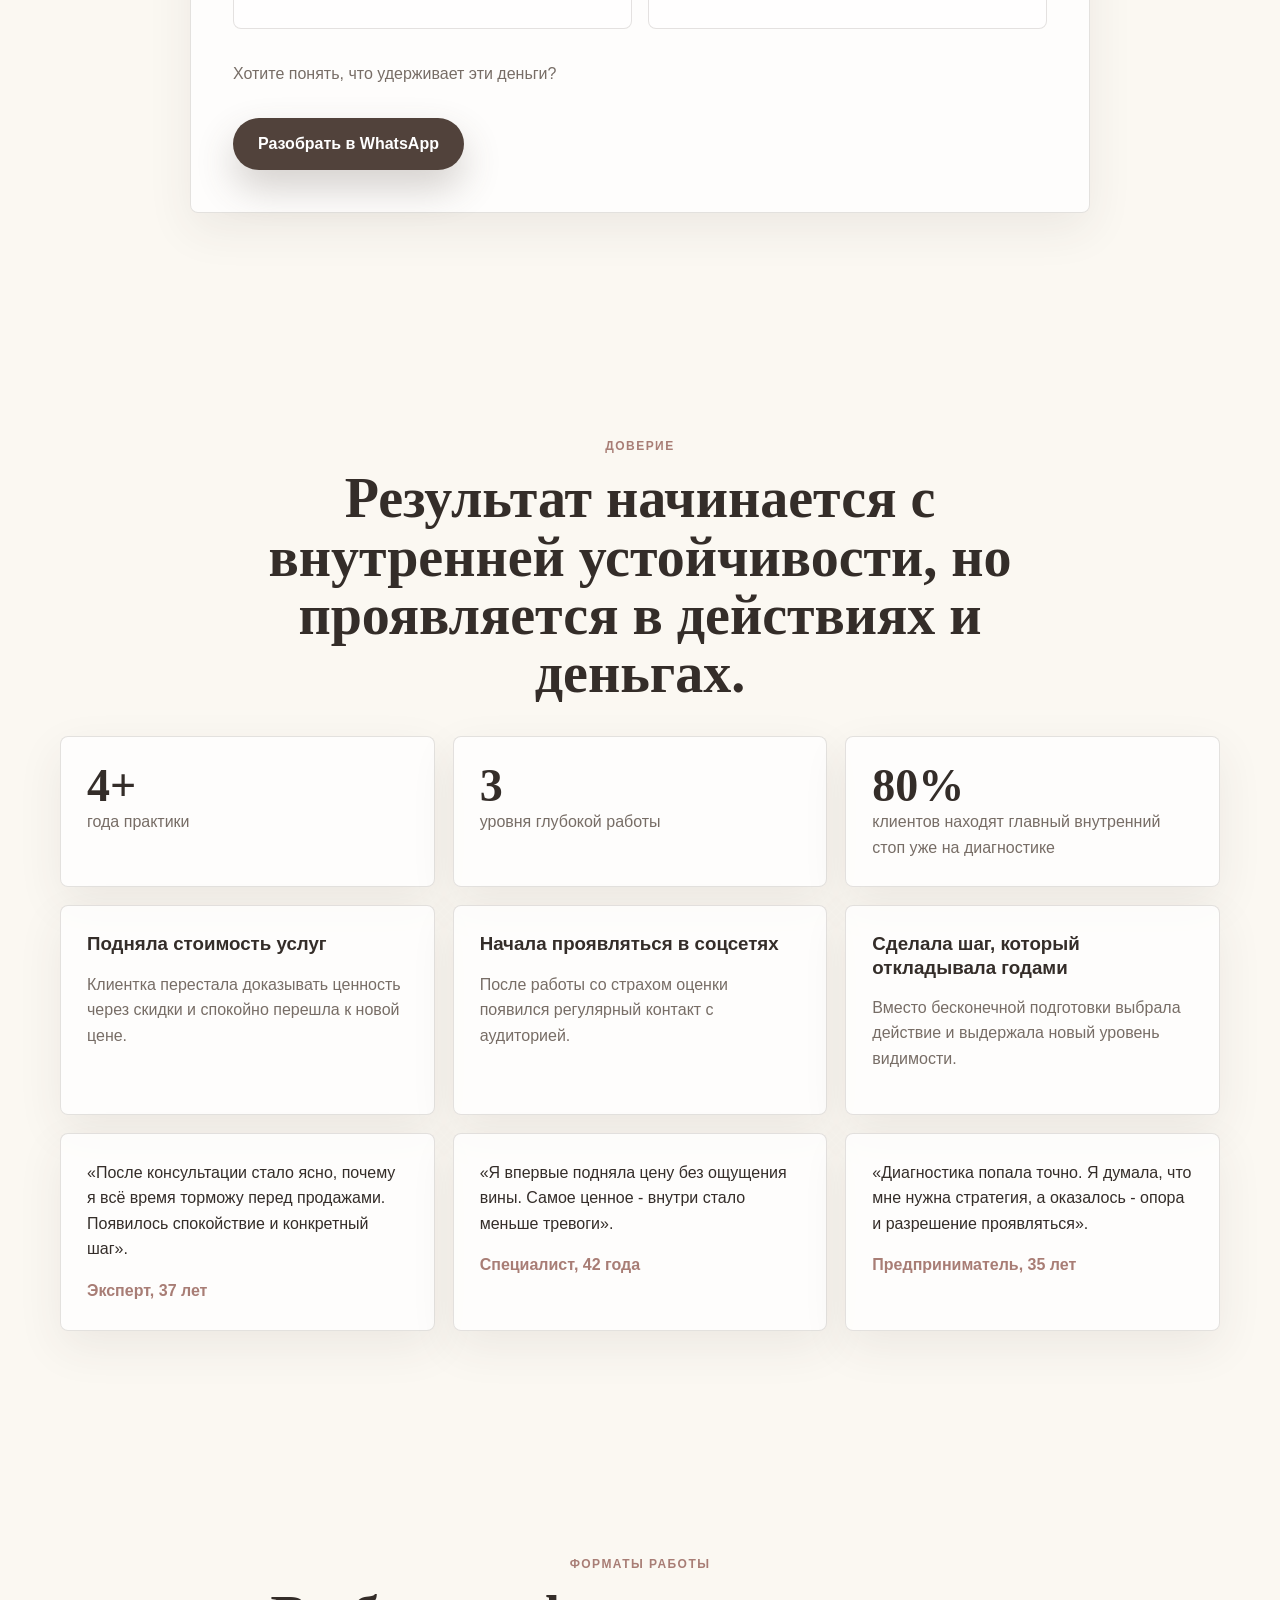
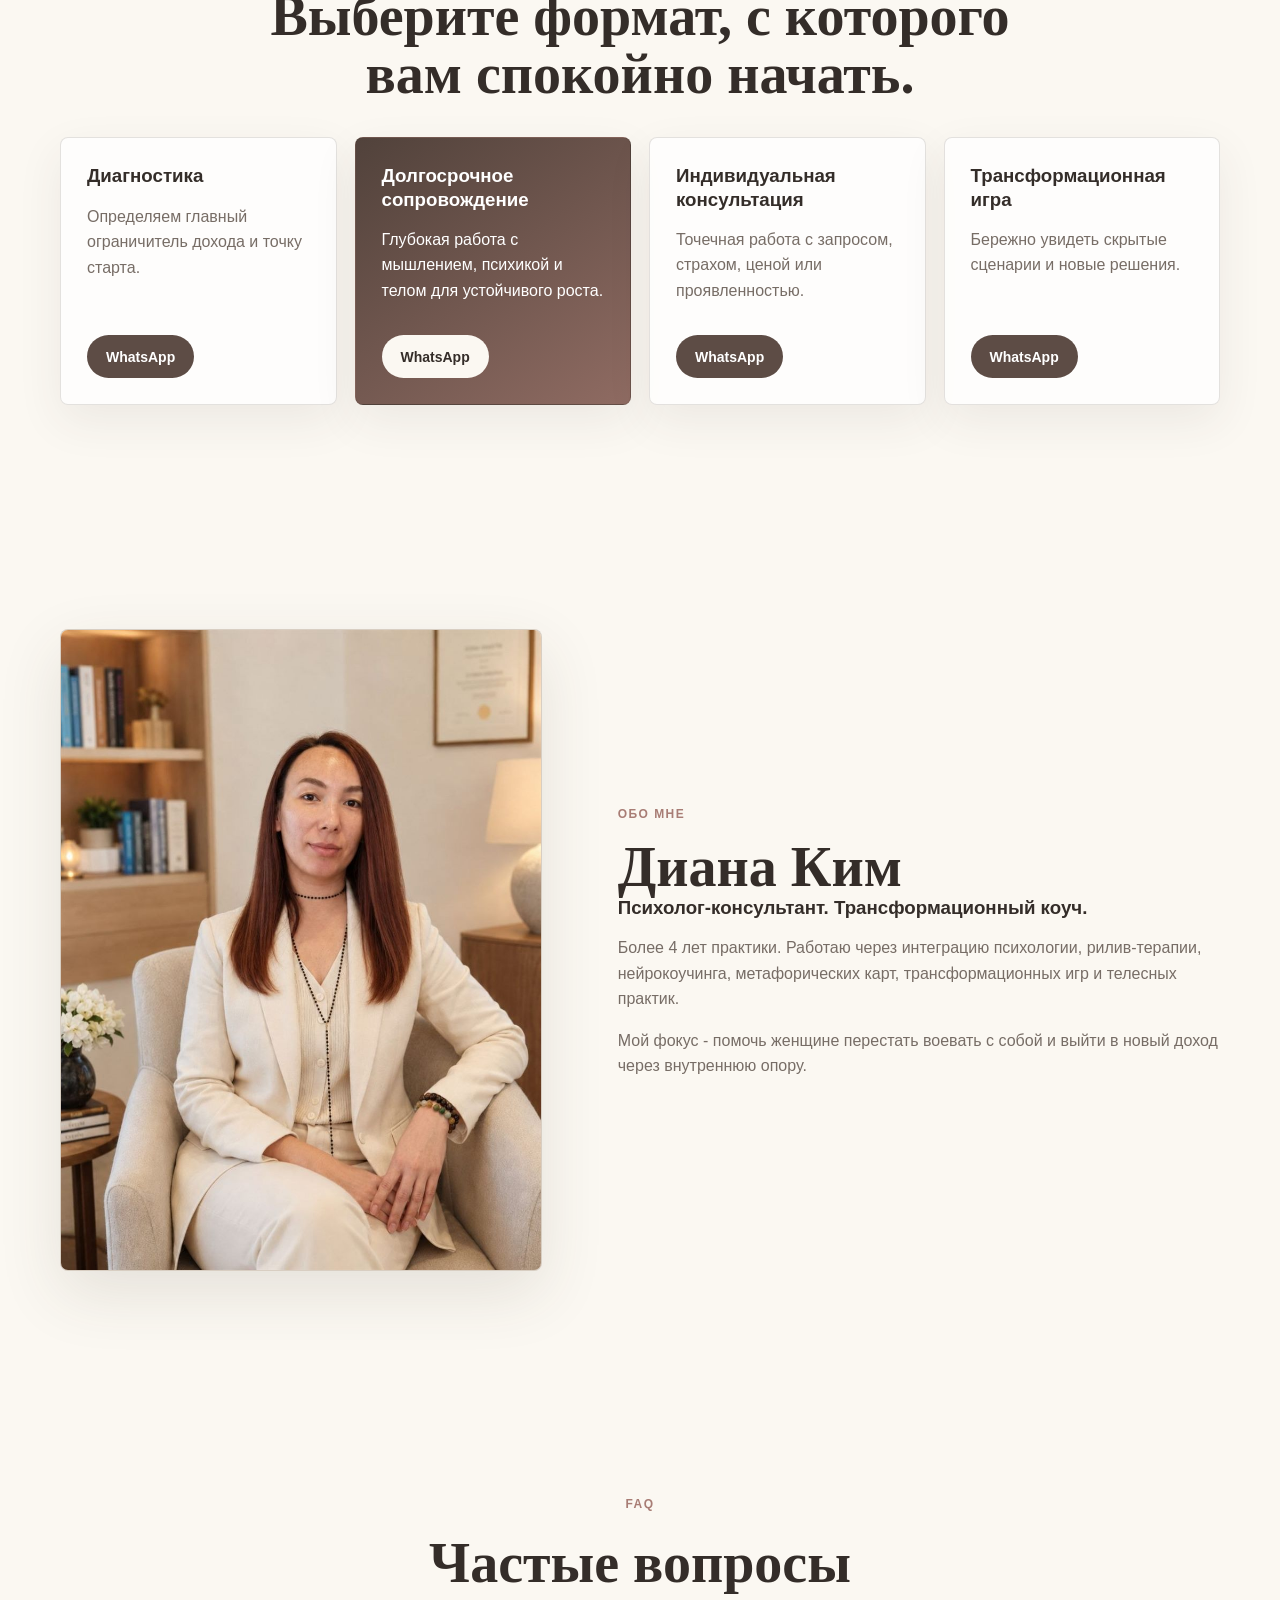
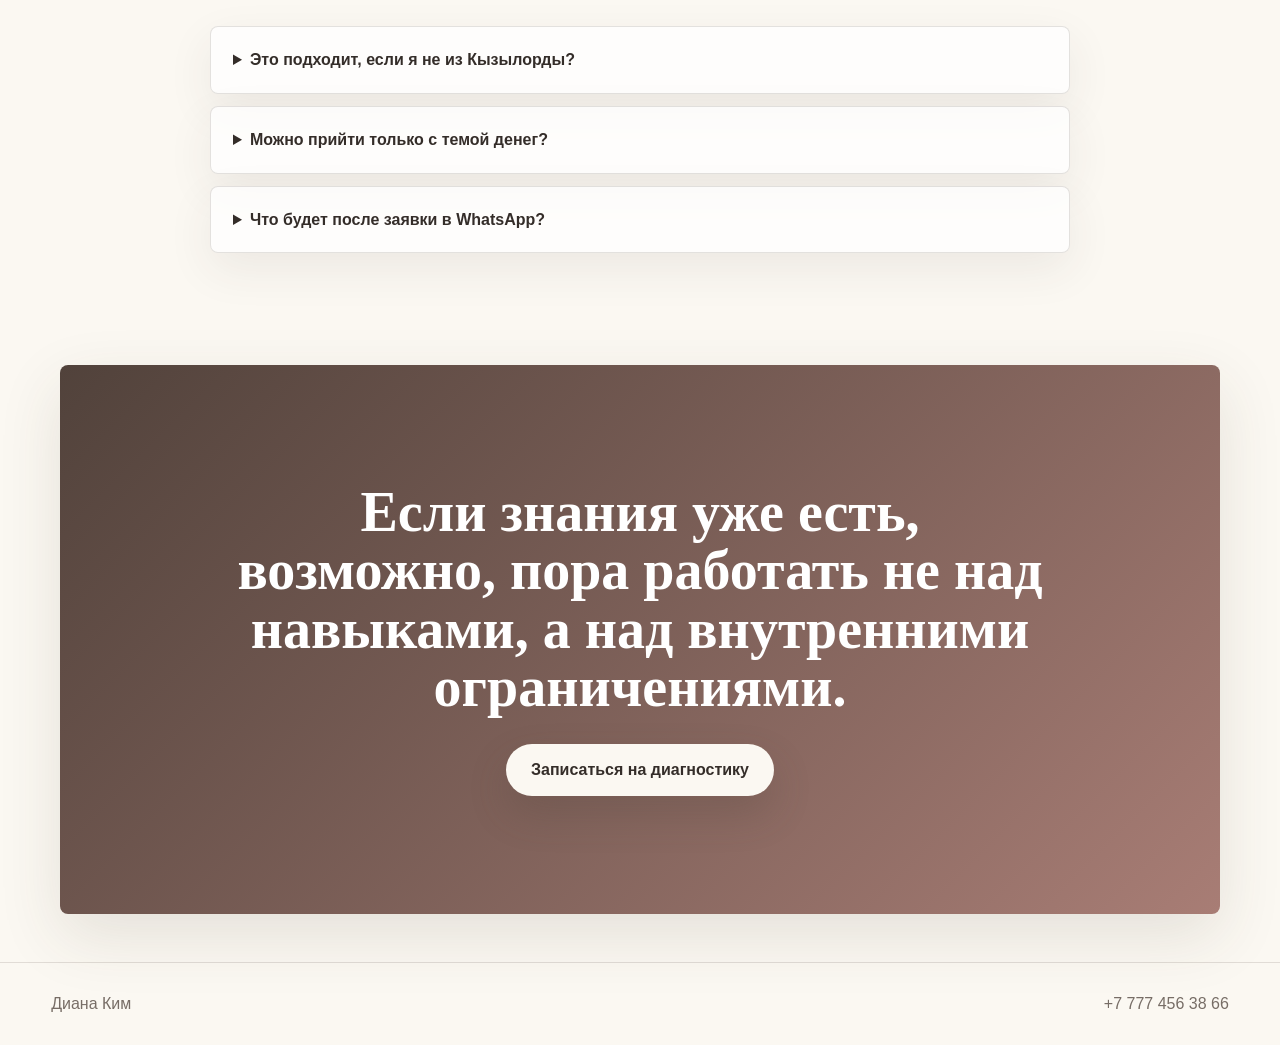
==== commit 38942f87: "Add primary request review landing page" ====
--- a/index.html
+++ b/index.html
@@ -40,6 +40,7 @@
       <a href="#calculator">Калькулятор</a>
       <a href="#trust">Отзывы</a>
       <a href="#formats">Форматы</a>
+      <a href="razbor.html">Разбор запроса</a>
     </nav>
     <a class="header-cta js-wa" href="https://wa.me/77774563866">Диагностика</a>
   </header>
@@ -52,6 +53,7 @@
         <p class="hero-subtitle">Помогаю убрать денежные блоки, страх проявленности и самосаботаж, которые мешают зарабатывать стабильно и спокойно.</p>
         <div class="hero-actions">
           <a class="btn btn-primary js-wa" href="https://wa.me/77774563866">Записаться в WhatsApp</a>
+          <a class="btn btn-ghost" href="razbor.html">Первичный разбор запроса</a>
           <a class="btn btn-ghost" href="#diagnost">Узнать свой тип</a>
         </div>
         <div class="hero-stats">
--- a/style.css
+++ b/style.css
@@ -774,6 +774,231 @@
   font-weight: 800;
 }
 
+.razbor-page .hero {
+  min-height: calc(100vh - 76px);
+}
+
+.razbor-hero {
+  grid-template-columns: minmax(0, 1.1fr) minmax(280px, 0.7fr);
+}
+
+.razbor-hero p:not(.eyebrow):not(.hero-subtitle) {
+  max-width: 650px;
+}
+
+.service-pill {
+  display: inline-flex;
+  align-items: center;
+  min-height: 48px;
+  margin-top: 18px;
+  padding: 0 18px;
+  border: 1px solid rgba(168,125,117,0.32);
+  border-radius: 999px;
+  background: rgba(255,255,255,0.62);
+  color: var(--ink);
+  font-weight: 800;
+}
+
+.razbor-hero-card {
+  display: grid;
+  gap: 18px;
+  min-height: 480px;
+  padding: clamp(26px, 5vw, 46px);
+  place-content: center;
+  border: 1px solid var(--line);
+  border-radius: 8px;
+  background:
+    linear-gradient(145deg, rgba(81,66,59,0.92), rgba(168,125,117,0.84)),
+    var(--cream);
+  box-shadow: var(--shadow);
+}
+
+.razbor-hero-card span {
+  display: block;
+  width: min(260px, 100%);
+  padding: 18px 20px;
+  border: 1px solid rgba(255,255,255,0.22);
+  border-radius: 999px;
+  color: var(--milk);
+  background: rgba(255,255,255,0.1);
+  font-family: Georgia, serif;
+  font-size: clamp(27px, 4vw, 42px);
+  line-height: 1;
+  text-align: center;
+}
+
+.soft-list,
+.request-grid,
+.steps-grid {
+  display: grid;
+  gap: 18px;
+}
+
+.soft-list {
+  grid-template-columns: repeat(2, 1fr);
+}
+
+.soft-list article,
+.request-grid article,
+.steps-grid article,
+.check-panel,
+.narrow-card,
+.price-card,
+.copy-card {
+  border: 1px solid var(--line);
+  border-radius: 8px;
+  background: var(--white);
+  box-shadow: 0 16px 46px rgba(67,54,45,0.08);
+}
+
+.soft-list article {
+  padding: 22px;
+  color: var(--muted);
+}
+
+.request-grid {
+  grid-template-columns: repeat(3, 1fr);
+}
+
+.request-grid article {
+  min-height: 250px;
+  padding: 28px;
+}
+
+.request-grid h3,
+.price-card h3,
+.steps-grid h3 {
+  font-family: Georgia, serif;
+  font-size: 27px;
+}
+
+.check-panel,
+.narrow-card,
+.copy-card {
+  padding: clamp(24px, 5vw, 42px);
+}
+
+.check-panel p,
+.price-includes p {
+  margin-top: 0;
+  color: var(--ink);
+  font-weight: 800;
+}
+
+.check-panel ul,
+.price-card ul {
+  margin: 0;
+  padding-left: 20px;
+  color: var(--muted);
+}
+
+.check-panel li,
+.price-card li {
+  margin: 8px 0;
+}
+
+.muted-panel {
+  background: linear-gradient(135deg, rgba(255,255,255,0.78), rgba(241,231,219,0.82));
+}
+
+.narrow-card {
+  width: min(880px, 100%);
+  margin: 0 auto;
+}
+
+.price-card {
+  display: grid;
+  grid-template-columns: 0.9fr 1.1fr;
+  gap: clamp(24px, 5vw, 50px);
+  padding: clamp(26px, 5vw, 48px);
+  background:
+    linear-gradient(145deg, rgba(255,255,255,0.76), rgba(241,231,219,0.72)),
+    var(--white);
+}
+
+.price-card h3 {
+  margin-bottom: 18px;
+  font-size: clamp(32px, 5vw, 48px);
+}
+
+.price-actions,
+.center-actions {
+  display: flex;
+  flex-wrap: wrap;
+  gap: 12px;
+  margin-top: 22px;
+}
+
+.note,
+.copy-note {
+  margin-bottom: 0;
+  font-size: 14px;
+}
+
+.steps-grid {
+  grid-template-columns: repeat(3, 1fr);
+}
+
+.steps-grid article {
+  padding: 28px;
+}
+
+.steps-grid span {
+  display: grid;
+  place-items: center;
+  width: 44px;
+  height: 44px;
+  margin-bottom: 22px;
+  border-radius: 50%;
+  color: #fff;
+  background: var(--ink);
+  font-weight: 800;
+}
+
+.center-actions {
+  justify-content: center;
+}
+
+.copy-card {
+  display: grid;
+  gap: 22px;
+  width: min(900px, 100%);
+  margin: 0 auto;
+}
+
+.copy-card ol {
+  margin: 0;
+  padding-left: 24px;
+  color: var(--muted);
+}
+
+.copy-card li {
+  margin: 8px 0;
+}
+
+.copy-note {
+  min-height: 23px;
+  color: var(--sage);
+  font-weight: 800;
+}
+
+.razbor-page .final-cta p {
+  max-width: 680px;
+  margin: 0;
+  color: rgba(255,255,255,0.82);
+}
+
+.razbor-page .final-cta .hero-actions {
+  justify-content: center;
+  margin-top: 0;
+}
+
+.razbor-page .final-cta .btn-ghost {
+  color: var(--milk);
+  background: rgba(255,255,255,0.12);
+  border-color: rgba(255,255,255,0.28);
+}
+
 html.js .reveal {
   opacity: 0;
   transform: translateY(28px);
@@ -792,7 +1017,9 @@
 
   .hero,
   .split,
-  .about {
+  .about,
+  .razbor-hero,
+  .price-card {
     grid-template-columns: 1fr;
   }
 
@@ -810,8 +1037,14 @@
   .case-grid,
   .reviews,
   .format-grid,
-  .trust-stats {
+  .trust-stats,
+  .request-grid,
+  .steps-grid {
     grid-template-columns: repeat(2, 1fr);
+  }
+
+  .razbor-hero-card {
+    min-height: 340px;
   }
 }
 
@@ -857,8 +1090,33 @@
   .case-grid,
   .reviews,
   .format-grid,
-  .trust-stats {
+  .trust-stats,
+  .soft-list,
+  .request-grid,
+  .steps-grid,
+  .price-actions {
     grid-template-columns: 1fr;
+  }
+
+  .soft-list,
+  .request-grid,
+  .steps-grid {
+    grid-template-columns: 1fr;
+  }
+
+  .razbor-hero-card {
+    min-height: 260px;
+  }
+
+  .razbor-hero-card span {
+    width: 100%;
+    font-size: 26px;
+  }
+
+  .service-pill {
+    width: 100%;
+    justify-content: center;
+    text-align: center;
   }
 
   .btn,
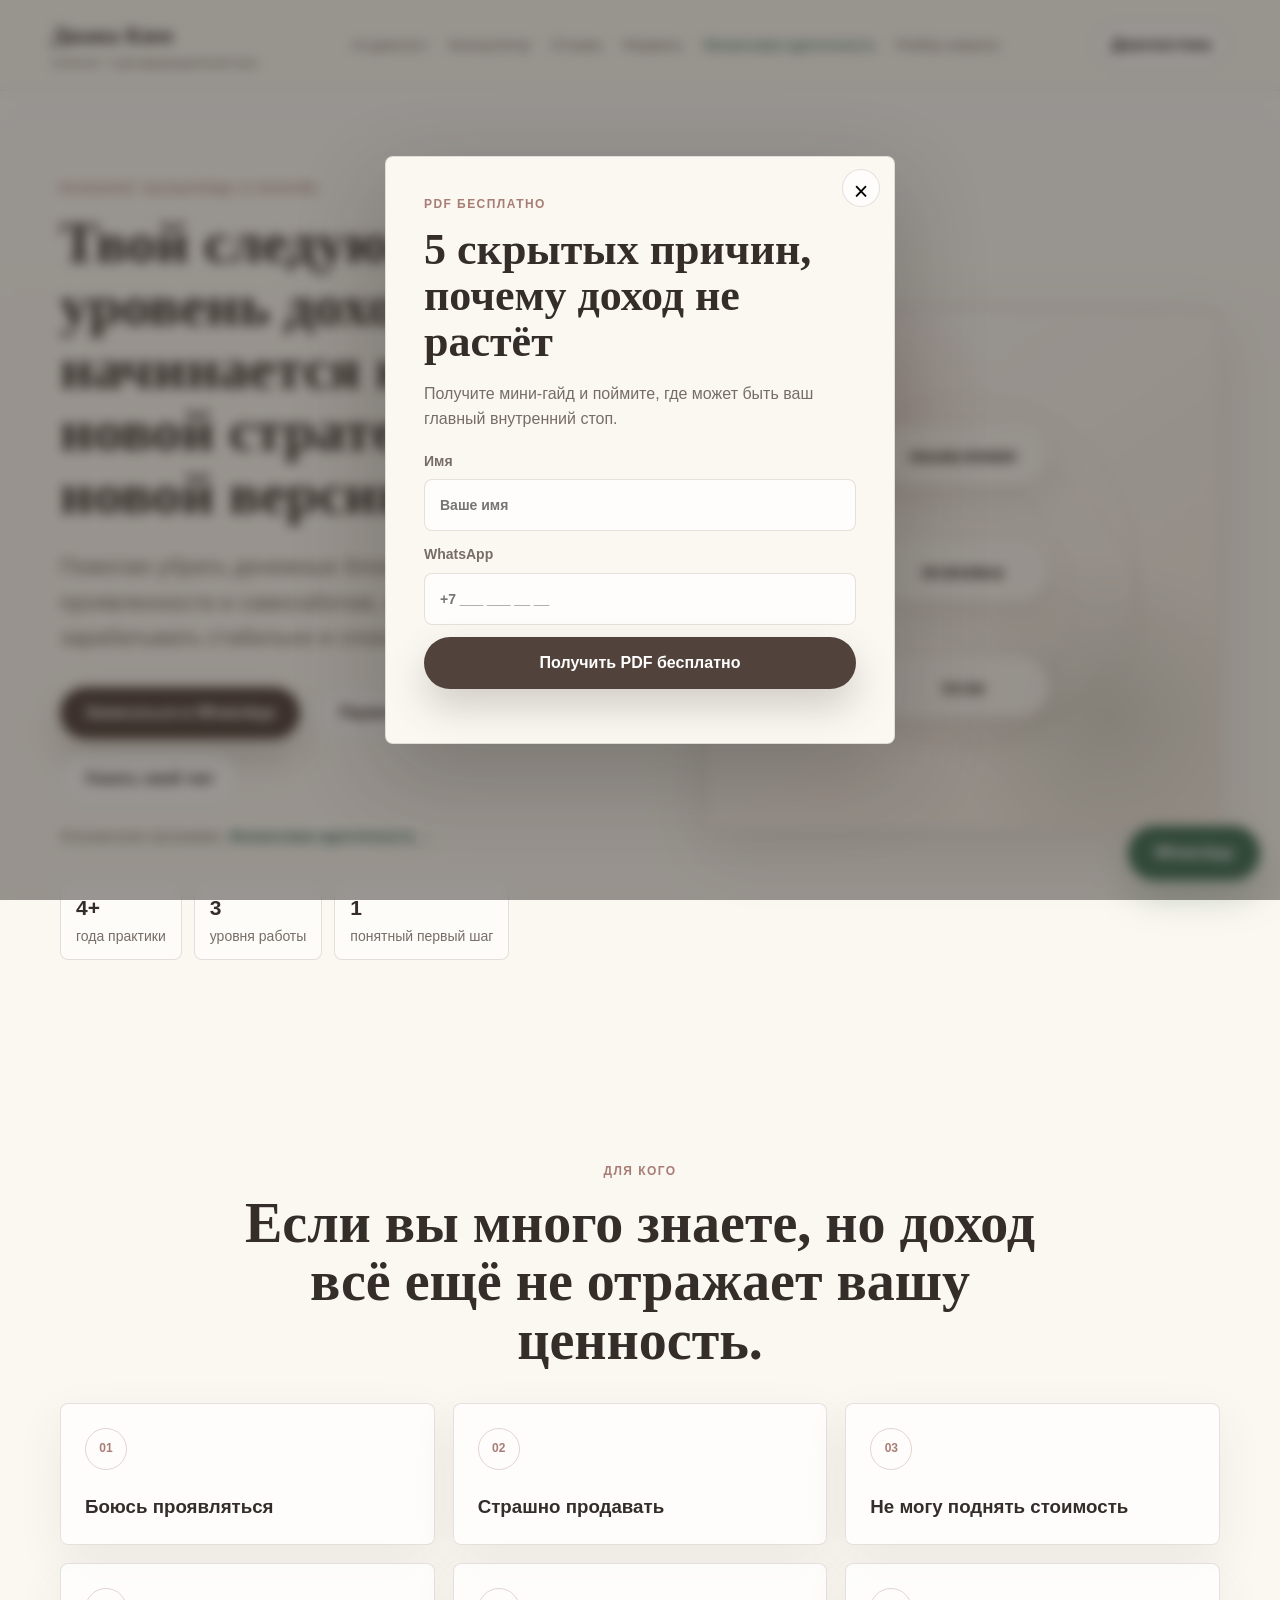
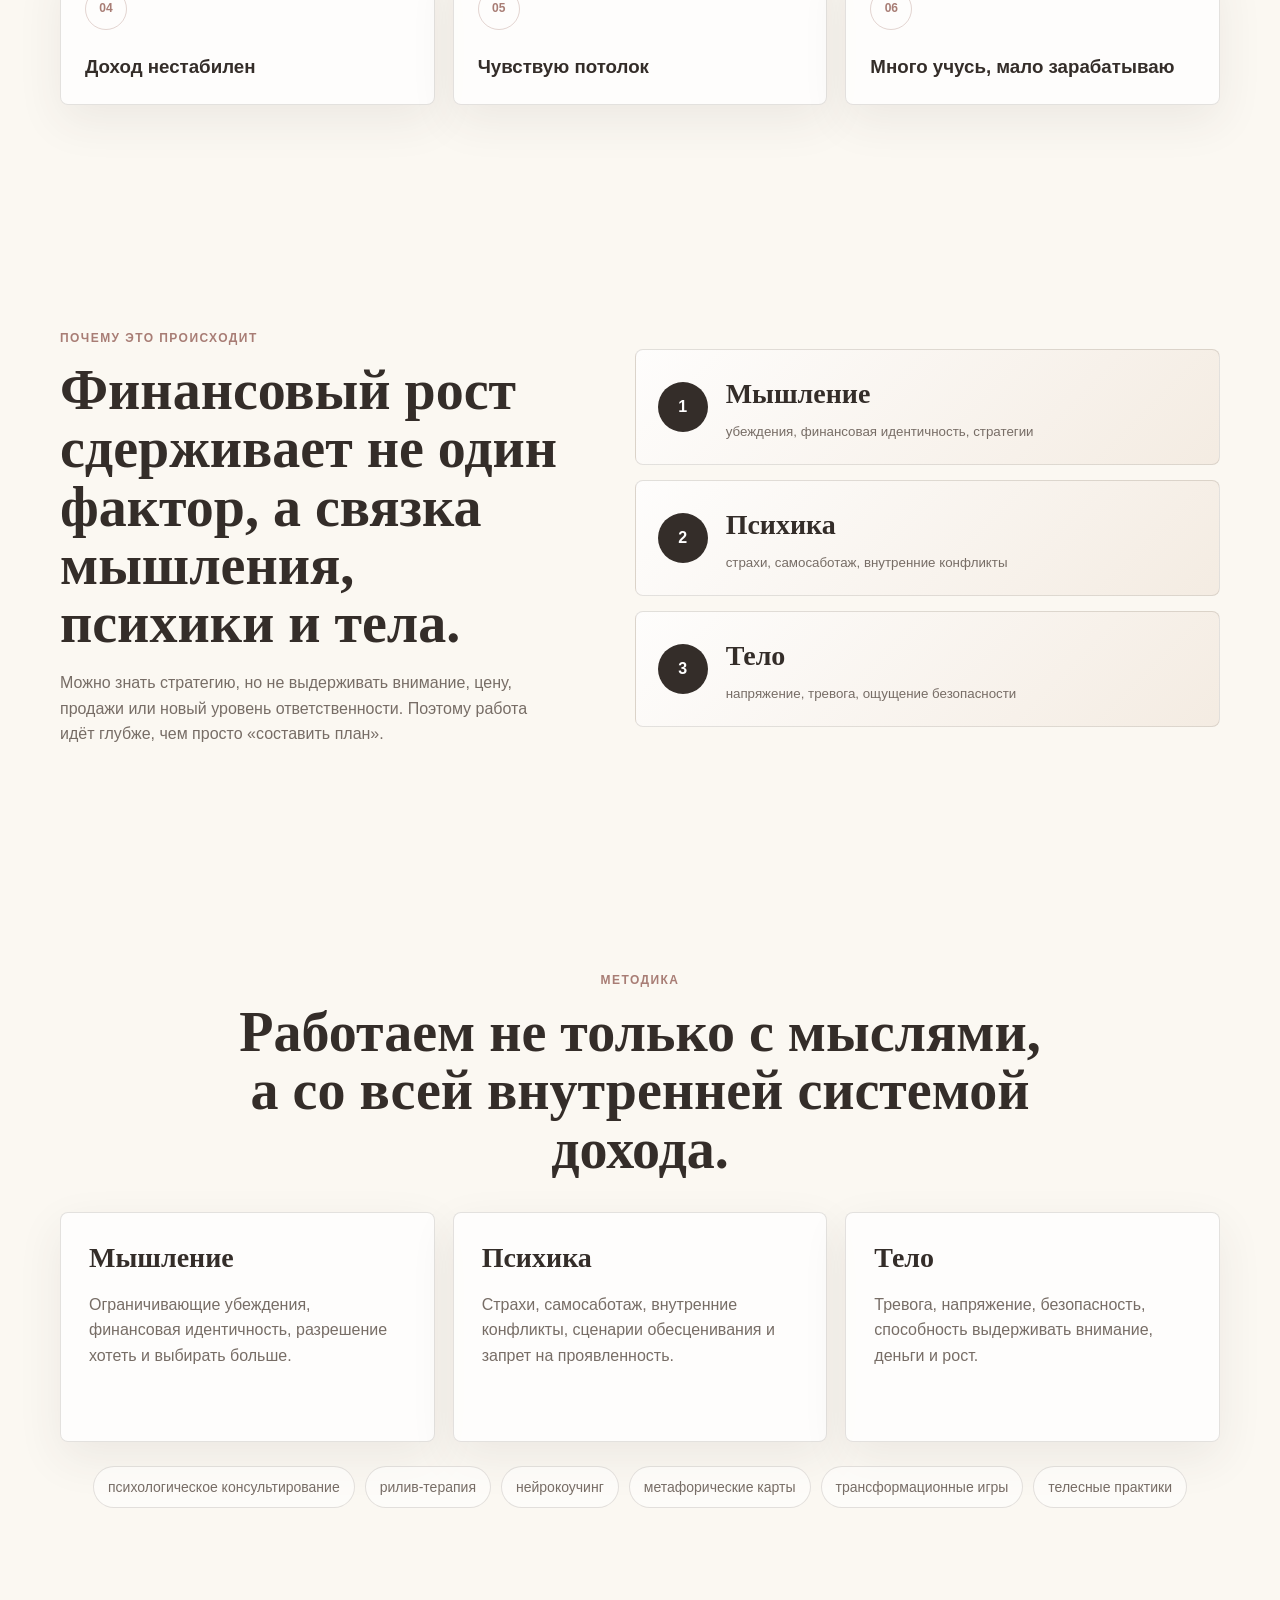
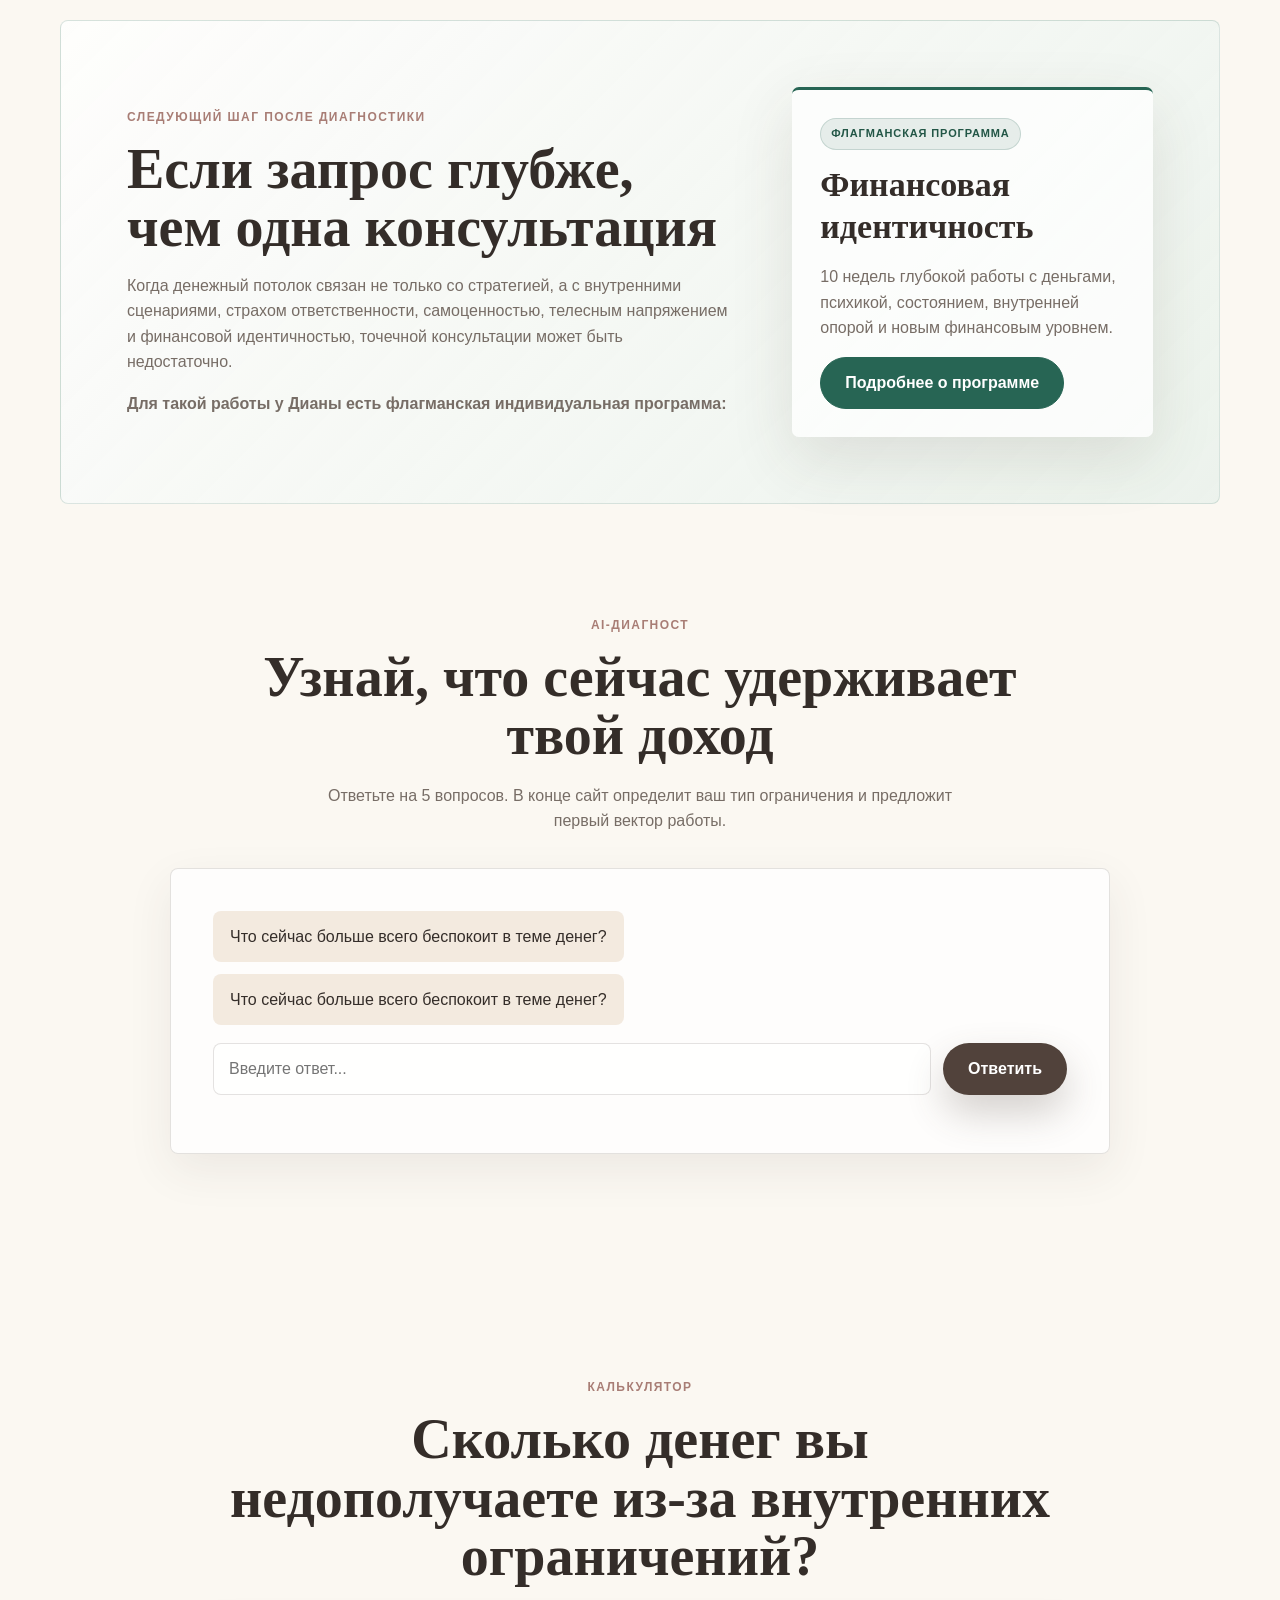
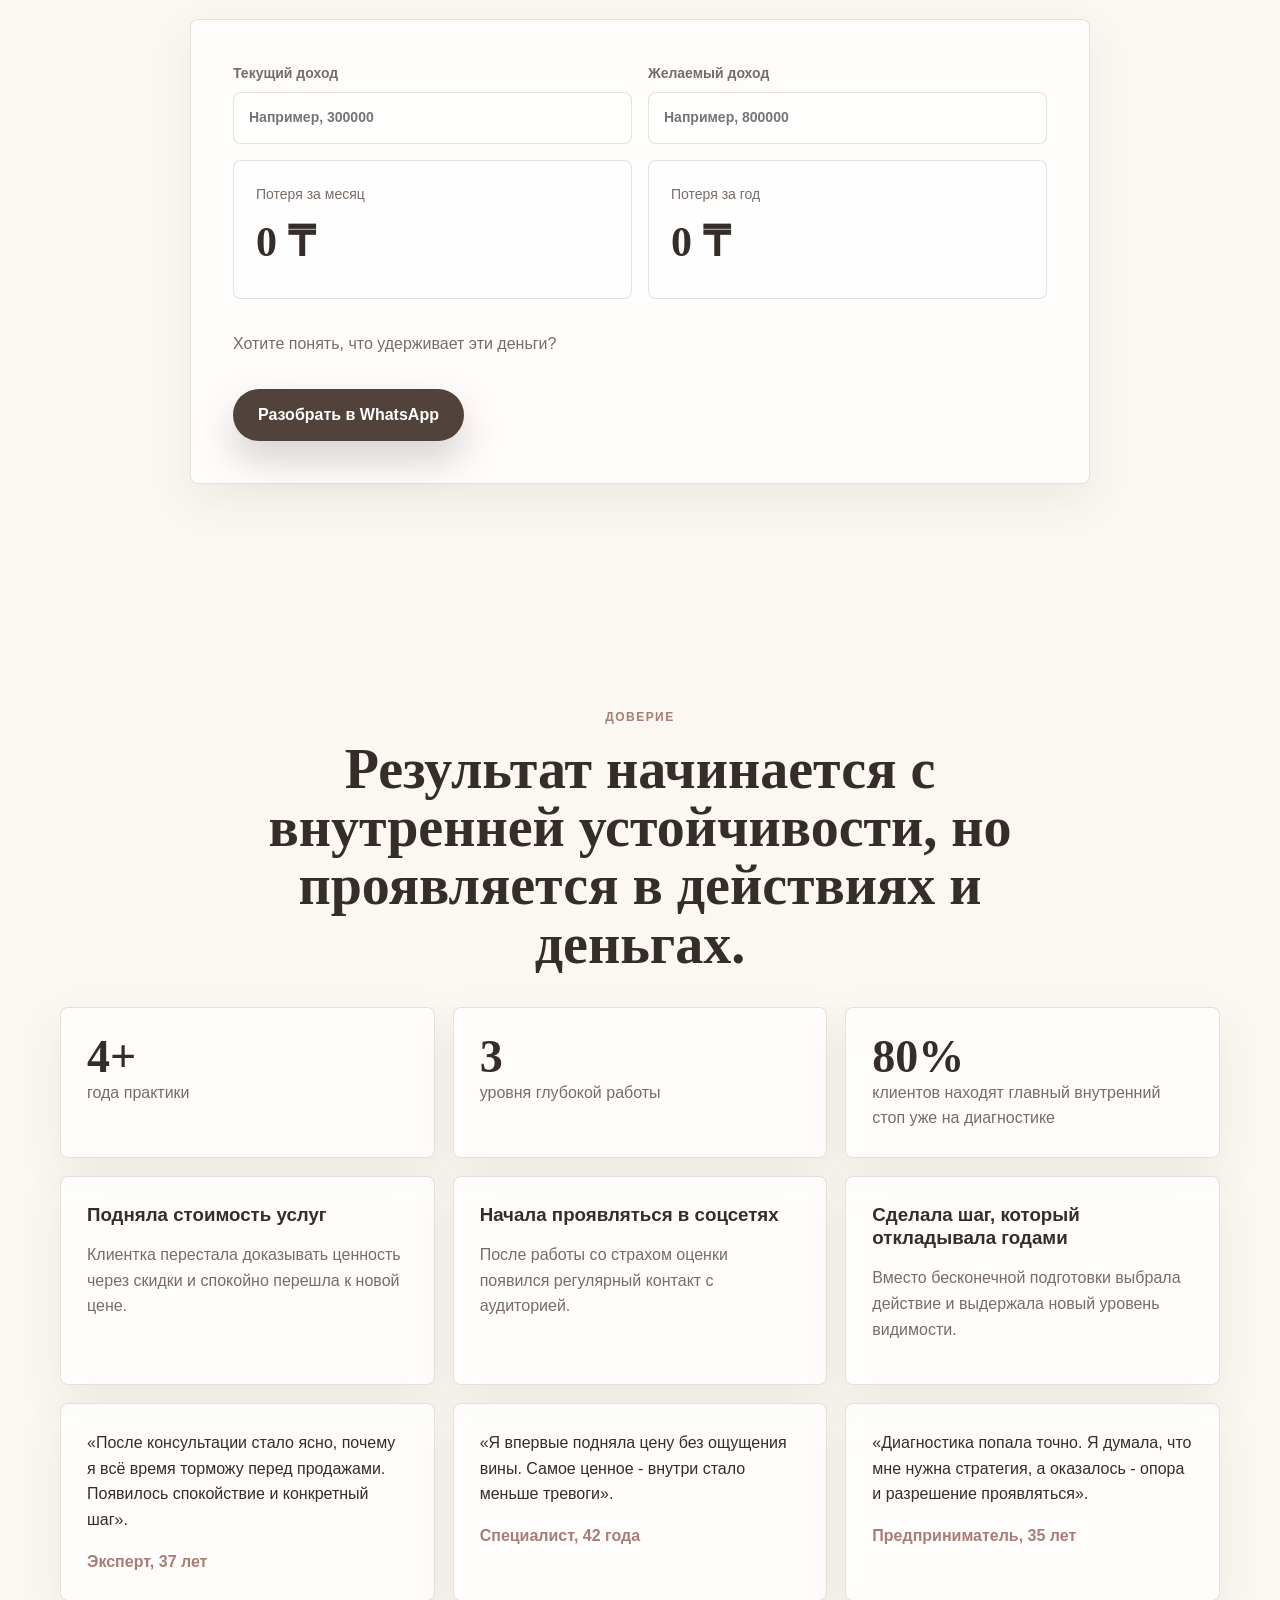
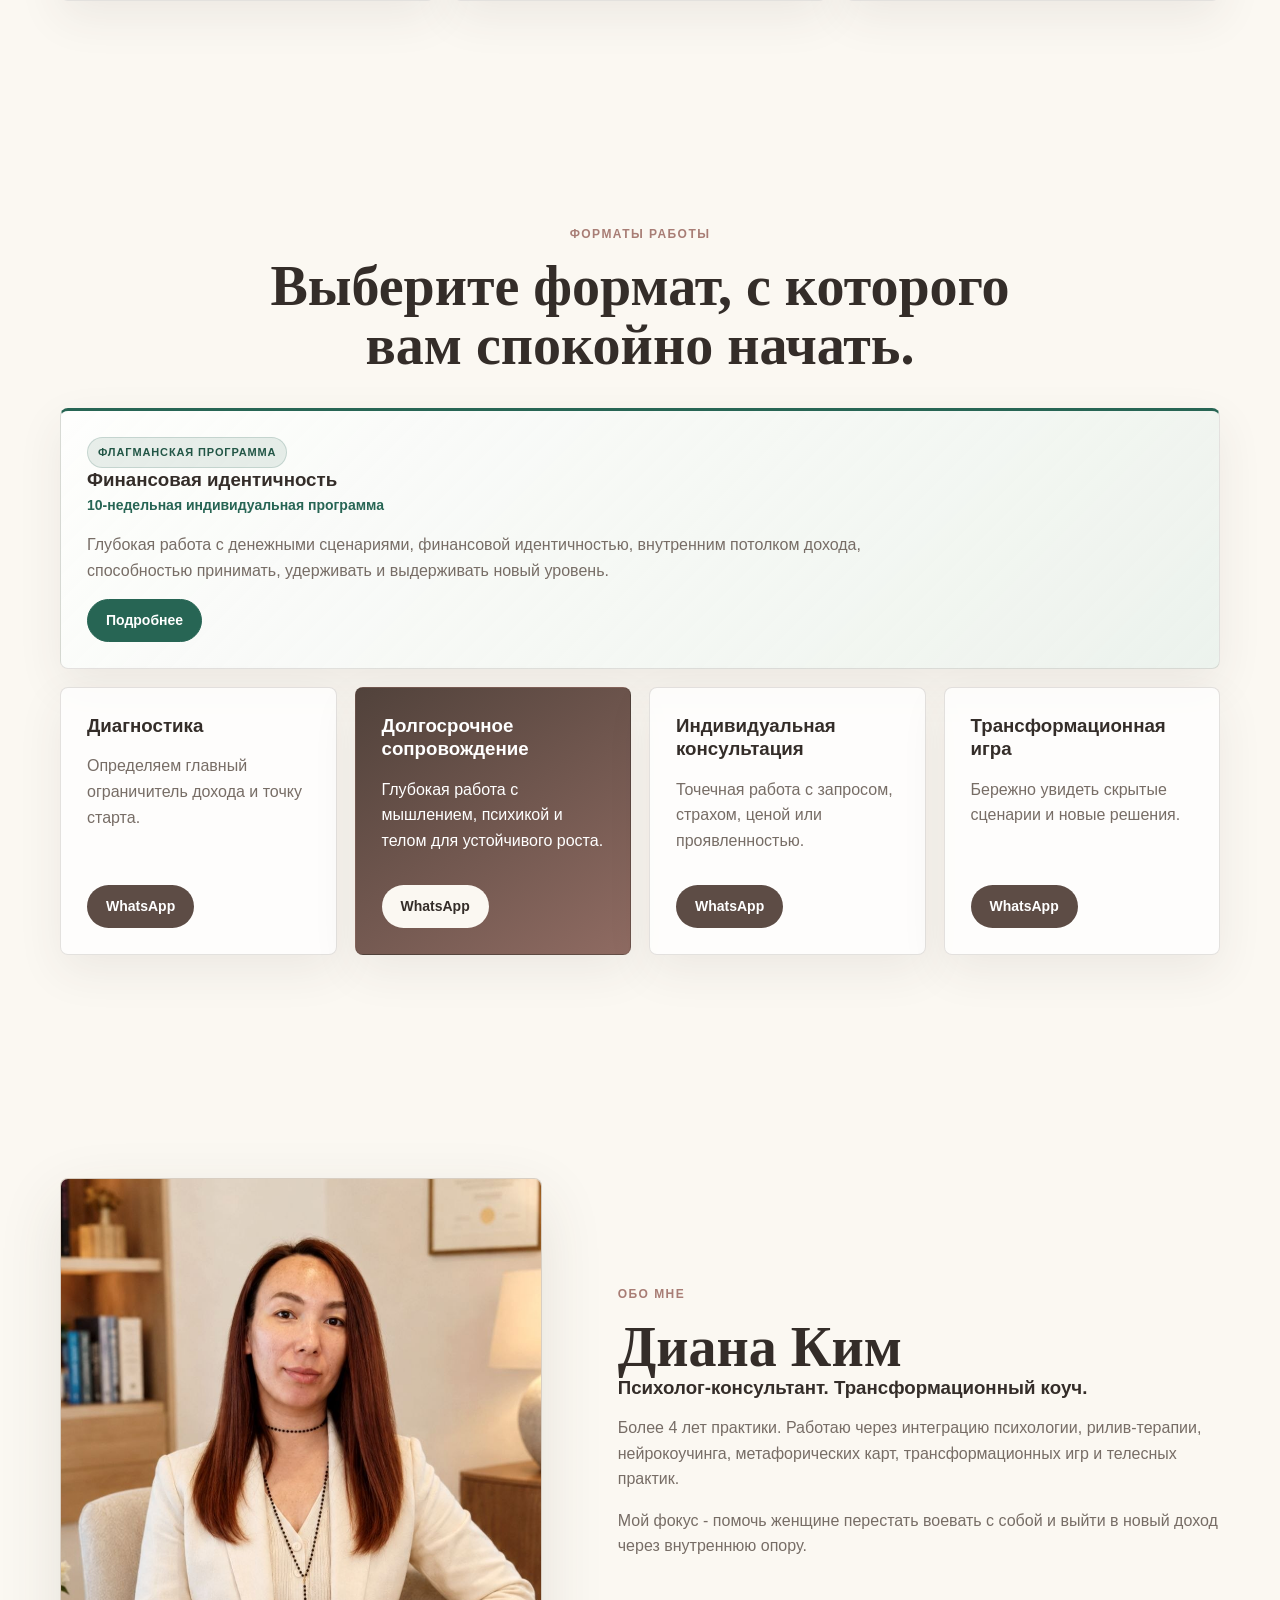
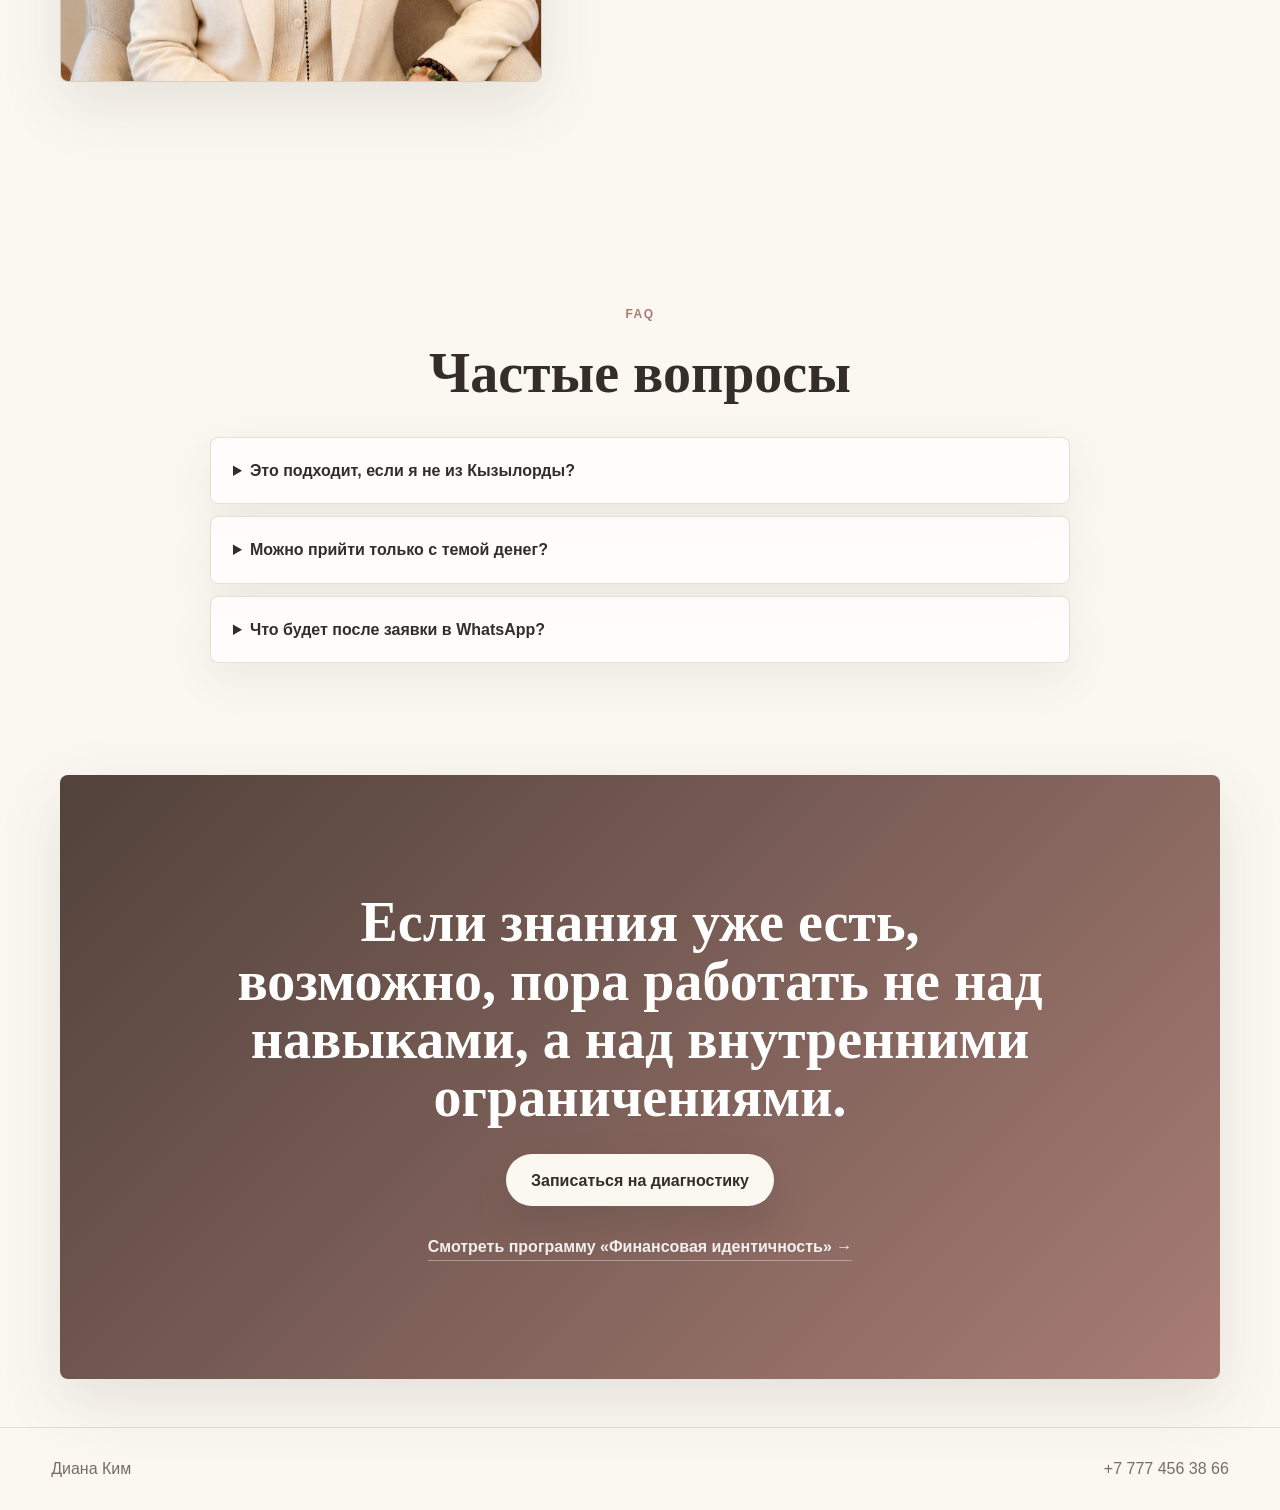
==== commit 44651add: "Add files via upload Обновить сайт и добавить программу" ====
--- a/index.html
+++ b/index.html
@@ -1,6 +1,4 @@
-<!DOCTYPE html>
-<html lang="ru">
-<head>
+<html lang="ru" class="js"><head>
   <meta charset="UTF-8">
   <meta name="viewport" content="width=device-width, initial-scale=1.0">
   <meta name="description" content="Диана Ким - психолог в Кызылорде и онлайн, трансформационный коуч. Работа с денежными блоками, финансовой идентичностью и ограничивающими убеждениями.">
@@ -13,18 +11,18 @@
   <link rel="stylesheet" href="style.css">
 </head>
 <body>
-  <a class="wa-float js-wa" href="https://wa.me/77774563866" aria-label="Написать Диане Ким в WhatsApp">WhatsApp</a>
-
-  <div class="lead-modal" data-modal hidden>
-    <div class="modal-backdrop" data-close-modal></div>
+  <a class="wa-float js-wa" href="https://wa.me/77774563866?text=%D0%97%D0%B4%D1%80%D0%B0%D0%B2%D1%81%D1%82%D0%B2%D1%83%D0%B9%D1%82%D0%B5%2C%20%D0%94%D0%B8%D0%B0%D0%BD%D0%B0.%0A%D0%A5%D0%BE%D1%87%D1%83%20%D0%BF%D1%80%D0%BE%D0%B9%D1%82%D0%B8%20%D0%B4%D0%B8%D0%B0%D0%B3%D0%BD%D0%BE%D1%81%D1%82%D0%B8%D0%BA%D1%83." aria-label="Написать Диане Ким в WhatsApp">WhatsApp</a>
+
+  <div class="lead-modal" data-modal="" hidden="">
+    <div class="modal-backdrop" data-close-modal=""></div>
     <div class="modal-card" role="dialog" aria-modal="true" aria-labelledby="lead-title">
-      <button class="modal-close" type="button" data-close-modal aria-label="Закрыть">×</button>
+      <button class="modal-close" type="button" data-close-modal="" aria-label="Закрыть">×</button>
       <p class="eyebrow">PDF бесплатно</p>
       <h2 id="lead-title">5 скрытых причин, почему доход не растёт</h2>
       <p>Получите мини-гайд и поймите, где может быть ваш главный внутренний стоп.</p>
-      <form class="lead-form" data-lead-form>
-        <label>Имя <input type="text" name="name" placeholder="Ваше имя" required></label>
-        <label>WhatsApp <input type="tel" name="phone" placeholder="+7 ___ ___ __ __" required></label>
+      <form class="lead-form" data-lead-form="">
+        <label>Имя <input type="text" name="name" placeholder="Ваше имя" required=""></label>
+        <label>WhatsApp <input type="tel" name="phone" placeholder="+7 ___ ___ __ __" required=""></label>
         <button class="btn btn-primary" type="submit">Получить PDF бесплатно</button>
       </form>
     </div>
@@ -40,22 +38,26 @@
       <a href="#calculator">Калькулятор</a>
       <a href="#trust">Отзывы</a>
       <a href="#formats">Форматы</a>
+      <a class="nav-program" href="https://expertpack.github.io/financial-identity/">Финансовая идентичность</a>
       <a href="razbor.html">Разбор запроса</a>
     </nav>
-    <a class="header-cta js-wa" href="https://wa.me/77774563866">Диагностика</a>
+    <a class="header-cta js-wa" href="https://wa.me/77774563866?text=%D0%97%D0%B4%D1%80%D0%B0%D0%B2%D1%81%D1%82%D0%B2%D1%83%D0%B9%D1%82%D0%B5%2C%20%D0%94%D0%B8%D0%B0%D0%BD%D0%B0.%0A%D0%A5%D0%BE%D1%87%D1%83%20%D0%BF%D1%80%D0%BE%D0%B9%D1%82%D0%B8%20%D0%B4%D0%B8%D0%B0%D0%B3%D0%BD%D0%BE%D1%81%D1%82%D0%B8%D0%BA%D1%83.">Диагностика</a>
   </header>
 
   <main id="top">
-    <section class="hero reveal">
+    <section class="hero reveal is-visible">
       <div class="hero-content">
         <p class="eyebrow">Психолог Кызылорда и онлайн</p>
         <h1>Твой следующий уровень дохода начинается не с новой стратегии. А с новой версии тебя.</h1>
         <p class="hero-subtitle">Помогаю убрать денежные блоки, страх проявленности и самосаботаж, которые мешают зарабатывать стабильно и спокойно.</p>
         <div class="hero-actions">
-          <a class="btn btn-primary js-wa" href="https://wa.me/77774563866">Записаться в WhatsApp</a>
+          <a class="btn btn-primary js-wa" href="https://wa.me/77774563866?text=%D0%97%D0%B4%D1%80%D0%B0%D0%B2%D1%81%D1%82%D0%B2%D1%83%D0%B9%D1%82%D0%B5%2C%20%D0%94%D0%B8%D0%B0%D0%BD%D0%B0.%0A%D0%A5%D0%BE%D1%87%D1%83%20%D0%BF%D1%80%D0%BE%D0%B9%D1%82%D0%B8%20%D0%B4%D0%B8%D0%B0%D0%B3%D0%BD%D0%BE%D1%81%D1%82%D0%B8%D0%BA%D1%83.">Записаться в WhatsApp</a>
           <a class="btn btn-ghost" href="razbor.html">Первичный разбор запроса</a>
           <a class="btn btn-ghost" href="#diagnost">Узнать свой тип</a>
         </div>
+        <a class="hero-program-link" href="https://expertpack.github.io/financial-identity/">
+          <span>Флагманская программа:</span> Финансовая идентичность <span aria-hidden="true">→</span>
+        </a>
         <div class="hero-stats">
           <span><strong>4+</strong> года практики</span>
           <span><strong>3</strong> уровня работы</span>
@@ -119,6 +121,21 @@
       </div>
     </section>
 
+    <section class="section program-bridge reveal" aria-labelledby="program-bridge-title">
+      <div class="program-bridge-copy">
+        <p class="eyebrow">Следующий шаг после диагностики</p>
+        <h2 id="program-bridge-title">Если запрос глубже, чем одна консультация</h2>
+        <p>Когда денежный потолок связан не только со стратегией, а с внутренними сценариями, страхом ответственности, самоценностью, телесным напряжением и финансовой идентичностью, точечной консультации может быть недостаточно.</p>
+        <p>Для такой работы у Дианы есть флагманская индивидуальная программа:</p>
+      </div>
+      <div class="program-bridge-card">
+        <span class="program-badge">Флагманская программа</span>
+        <h3>Финансовая идентичность</h3>
+        <p>10 недель глубокой работы с деньгами, психикой, состоянием, внутренней опорой и новым финансовым уровнем.</p>
+        <a class="btn btn-program" href="https://expertpack.github.io/financial-identity/">Подробнее о программе</a>
+      </div>
+    </section>
+
     <section class="section diagnost reveal" id="diagnost">
       <div class="section-head">
         <p class="eyebrow">AI-диагност</p>
@@ -126,17 +143,17 @@
         <p>Ответьте на 5 вопросов. В конце сайт определит ваш тип ограничения и предложит первый вектор работы.</p>
       </div>
       <div class="chat-shell">
-        <div class="chat-log" data-chat-log></div>
-        <form class="chat-form" data-chat-form>
-          <input type="text" data-chat-input placeholder="Введите ответ..." autocomplete="off" required>
+        <div class="chat-log" data-chat-log=""><div class="bubble bot">Что сейчас больше всего беспокоит в теме денег?</div></div>
+        <form class="chat-form" data-chat-form="">
+          <input type="text" data-chat-input="" placeholder="Введите ответ..." autocomplete="off" required="">
           <button class="btn btn-primary" type="submit">Ответить</button>
         </form>
-        <div class="analysis" data-analysis hidden>
+        <div class="analysis" data-analysis="" hidden="">
           <p class="eyebrow">Анализ</p>
-          <h3 data-client-type></h3>
-          <p data-analysis-text></p>
-          <ul data-recommendations></ul>
-          <a class="btn btn-primary js-wa" data-analysis-wa href="https://wa.me/77774563866">Получить личный разбор в WhatsApp</a>
+          <h3 data-client-type=""></h3>
+          <p data-analysis-text=""></p>
+          <ul data-recommendations=""></ul>
+          <a class="btn btn-primary js-wa" data-analysis-wa="" href="https://wa.me/77774563866?text=%D0%97%D0%B4%D1%80%D0%B0%D0%B2%D1%81%D1%82%D0%B2%D1%83%D0%B9%D1%82%D0%B5%2C%20%D0%94%D0%B8%D0%B0%D0%BD%D0%B0.%0A%D0%A5%D0%BE%D1%87%D1%83%20%D0%BF%D1%80%D0%BE%D0%B9%D1%82%D0%B8%20%D0%B4%D0%B8%D0%B0%D0%B3%D0%BD%D0%BE%D1%81%D1%82%D0%B8%D0%BA%D1%83.">Получить личный разбор в WhatsApp</a>
         </div>
       </div>
     </section>
@@ -147,18 +164,18 @@
         <h2>Сколько денег вы недополучаете из-за внутренних ограничений?</h2>
       </div>
       <div class="calc-box">
-        <label>Текущий доход <input type="number" data-current-income placeholder="Например, 300000"></label>
-        <label>Желаемый доход <input type="number" data-desired-income placeholder="Например, 800000"></label>
+        <label>Текущий доход <input type="number" data-current-income="" placeholder="Например, 300000"></label>
+        <label>Желаемый доход <input type="number" data-desired-income="" placeholder="Например, 800000"></label>
         <div class="calc-result">
           <span>Потеря за месяц</span>
-          <strong data-month-loss>0 ₸</strong>
+          <strong data-month-loss="">0 ₸</strong>
         </div>
         <div class="calc-result">
           <span>Потеря за год</span>
-          <strong data-year-loss>0 ₸</strong>
+          <strong data-year-loss="">0 ₸</strong>
         </div>
         <p>Хотите понять, что удерживает эти деньги?</p>
-        <a class="btn btn-primary js-wa" href="https://wa.me/77774563866">Разобрать в WhatsApp</a>
+        <a class="btn btn-primary js-wa" href="https://wa.me/77774563866?text=%D0%97%D0%B4%D1%80%D0%B0%D0%B2%D1%81%D1%82%D0%B2%D1%83%D0%B9%D1%82%D0%B5%2C%20%D0%94%D0%B8%D0%B0%D0%BD%D0%B0.%0A%D0%A5%D0%BE%D1%87%D1%83%20%D0%BF%D1%80%D0%BE%D0%B9%D1%82%D0%B8%20%D0%B4%D0%B8%D0%B0%D0%B3%D0%BD%D0%BE%D1%81%D1%82%D0%B8%D0%BA%D1%83.">Разобрать в WhatsApp</a>
       </div>
     </section>
 
@@ -190,16 +207,23 @@
         <h2>Выберите формат, с которого вам спокойно начать.</h2>
       </div>
       <div class="format-grid">
-        <article class="format-card"><h3>Диагностика</h3><p>Определяем главный ограничитель дохода и точку старта.</p><a class="btn btn-small js-wa" href="https://wa.me/77774563866" data-wa-message="Здравствуйте, Диана. Хочу пройти диагностику.">WhatsApp</a></article>
-        <article class="format-card featured"><h3>Долгосрочное сопровождение</h3><p>Глубокая работа с мышлением, психикой и телом для устойчивого роста.</p><a class="btn btn-small js-wa" href="https://wa.me/77774563866" data-wa-message="Здравствуйте, Диана. Хочу узнать про долгосрочное сопровождение.">WhatsApp</a></article>
-        <article class="format-card"><h3>Индивидуальная консультация</h3><p>Точечная работа с запросом, страхом, ценой или проявленностью.</p><a class="btn btn-small js-wa" href="https://wa.me/77774563866" data-wa-message="Здравствуйте, Диана. Хочу записаться на индивидуальную консультацию.">WhatsApp</a></article>
-        <article class="format-card"><h3>Трансформационная игра</h3><p>Бережно увидеть скрытые сценарии и новые решения.</p><a class="btn btn-small js-wa" href="https://wa.me/77774563866" data-wa-message="Здравствуйте, Диана. Хочу записаться на трансформационную игру.">WhatsApp</a></article>
+        <article class="format-card flagship-card">
+          <span class="program-badge">Флагманская программа</span>
+          <h3>Финансовая идентичность</h3>
+          <h4>10-недельная индивидуальная программа</h4>
+          <p>Глубокая работа с денежными сценариями, финансовой идентичностью, внутренним потолком дохода, способностью принимать, удерживать и выдерживать новый уровень.</p>
+          <a class="btn btn-small btn-program" href="https://expertpack.github.io/financial-identity/">Подробнее</a>
+        </article>
+        <article class="format-card"><h3>Диагностика</h3><p>Определяем главный ограничитель дохода и точку старта.</p><a class="btn btn-small js-wa" href="https://wa.me/77774563866?text=%D0%97%D0%B4%D1%80%D0%B0%D0%B2%D1%81%D1%82%D0%B2%D1%83%D0%B9%D1%82%D0%B5%2C%20%D0%94%D0%B8%D0%B0%D0%BD%D0%B0.%20%D0%A5%D0%BE%D1%87%D1%83%20%D0%BF%D1%80%D0%BE%D0%B9%D1%82%D0%B8%20%D0%B4%D0%B8%D0%B0%D0%B3%D0%BD%D0%BE%D1%81%D1%82%D0%B8%D0%BA%D1%83." data-wa-message="Здравствуйте, Диана. Хочу пройти диагностику.">WhatsApp</a></article>
+        <article class="format-card featured"><h3>Долгосрочное сопровождение</h3><p>Глубокая работа с мышлением, психикой и телом для устойчивого роста.</p><a class="btn btn-small js-wa" href="https://wa.me/77774563866?text=%D0%97%D0%B4%D1%80%D0%B0%D0%B2%D1%81%D1%82%D0%B2%D1%83%D0%B9%D1%82%D0%B5%2C%20%D0%94%D0%B8%D0%B0%D0%BD%D0%B0.%20%D0%A5%D0%BE%D1%87%D1%83%20%D1%83%D0%B7%D0%BD%D0%B0%D1%82%D1%8C%20%D0%BF%D1%80%D0%BE%20%D0%B4%D0%BE%D0%BB%D0%B3%D0%BE%D1%81%D1%80%D0%BE%D1%87%D0%BD%D0%BE%D0%B5%20%D1%81%D0%BE%D0%BF%D1%80%D0%BE%D0%B2%D0%BE%D0%B6%D0%B4%D0%B5%D0%BD%D0%B8%D0%B5." data-wa-message="Здравствуйте, Диана. Хочу узнать про долгосрочное сопровождение.">WhatsApp</a></article>
+        <article class="format-card"><h3>Индивидуальная консультация</h3><p>Точечная работа с запросом, страхом, ценой или проявленностью.</p><a class="btn btn-small js-wa" href="https://wa.me/77774563866?text=%D0%97%D0%B4%D1%80%D0%B0%D0%B2%D1%81%D1%82%D0%B2%D1%83%D0%B9%D1%82%D0%B5%2C%20%D0%94%D0%B8%D0%B0%D0%BD%D0%B0.%20%D0%A5%D0%BE%D1%87%D1%83%20%D0%B7%D0%B0%D0%BF%D0%B8%D1%81%D0%B0%D1%82%D1%8C%D1%81%D1%8F%20%D0%BD%D0%B0%20%D0%B8%D0%BD%D0%B4%D0%B8%D0%B2%D0%B8%D0%B4%D1%83%D0%B0%D0%BB%D1%8C%D0%BD%D1%83%D1%8E%20%D0%BA%D0%BE%D0%BD%D1%81%D1%83%D0%BB%D1%8C%D1%82%D0%B0%D1%86%D0%B8%D1%8E." data-wa-message="Здравствуйте, Диана. Хочу записаться на индивидуальную консультацию.">WhatsApp</a></article>
+        <article class="format-card"><h3>Трансформационная игра</h3><p>Бережно увидеть скрытые сценарии и новые решения.</p><a class="btn btn-small js-wa" href="https://wa.me/77774563866?text=%D0%97%D0%B4%D1%80%D0%B0%D0%B2%D1%81%D1%82%D0%B2%D1%83%D0%B9%D1%82%D0%B5%2C%20%D0%94%D0%B8%D0%B0%D0%BD%D0%B0.%20%D0%A5%D0%BE%D1%87%D1%83%20%D0%B7%D0%B0%D0%BF%D0%B8%D1%81%D0%B0%D1%82%D1%8C%D1%81%D1%8F%20%D0%BD%D0%B0%20%D1%82%D1%80%D0%B0%D0%BD%D1%81%D1%84%D0%BE%D1%80%D0%BC%D0%B0%D1%86%D0%B8%D0%BE%D0%BD%D0%BD%D1%83%D1%8E%20%D0%B8%D0%B3%D1%80%D1%83." data-wa-message="Здравствуйте, Диана. Хочу записаться на трансформационную игру.">WhatsApp</a></article>
       </div>
     </section>
 
     <section class="section about reveal">
       <figure class="portrait">
-        <img src="diana-kim.jpg" alt="Диана Ким, психолог и трансформационный коуч" loading="lazy">
+        <img src="expert-diana.jpg" alt="Диана Ким, психолог и трансформационный коуч" loading="lazy">
       </figure>
       <div>
         <p class="eyebrow">Обо мне</p>
@@ -224,7 +248,8 @@
 
     <section class="final-cta reveal">
       <h2>Если знания уже есть, возможно, пора работать не над навыками, а над внутренними ограничениями.</h2>
-      <a class="btn btn-primary js-wa" href="https://wa.me/77774563866">Записаться на диагностику</a>
+      <a class="btn btn-primary js-wa" href="https://wa.me/77774563866?text=%D0%97%D0%B4%D1%80%D0%B0%D0%B2%D1%81%D1%82%D0%B2%D1%83%D0%B9%D1%82%D0%B5%2C%20%D0%94%D0%B8%D0%B0%D0%BD%D0%B0.%0A%D0%A5%D0%BE%D1%87%D1%83%20%D0%BF%D1%80%D0%BE%D0%B9%D1%82%D0%B8%20%D0%B4%D0%B8%D0%B0%D0%B3%D0%BD%D0%BE%D1%81%D1%82%D0%B8%D0%BA%D1%83.">Записаться на диагностику</a>
+      <a class="final-program-link" href="https://expertpack.github.io/financial-identity/">Смотреть программу «Финансовая идентичность» <span aria-hidden="true">→</span></a>
     </section>
   </main>
 
@@ -407,5 +432,6 @@
     currentIncome.addEventListener('input', updateLoss);
     desiredIncome.addEventListener('input', updateLoss);
   </script>
-</body>
-</html>
+
+
+</body></html>
--- a/style.css
+++ b/style.css
@@ -136,7 +136,8 @@
 
 h1 {
   max-width: 760px;
-  font-size: clamp(40px, 7vw, 78px);
+  font-size: clamp(34px, 5vw, 58px);
+  line-height: 1.08;
 }
 
 h2 {
@@ -686,6 +687,126 @@
   background: var(--milk);
 }
 
+/* Флагманская программа: спокойный изумрудный акцент внутри текущей палитры */
+.nav {
+  gap: clamp(12px, 1.6vw, 24px);
+}
+
+.nav-program,
+.hero-program-link,
+.final-program-link {
+  color: #276554;
+}
+
+.hero-program-link {
+  display: inline-flex;
+  flex-wrap: wrap;
+  gap: 5px;
+  align-items: center;
+  margin-top: 20px;
+  font-size: 14px;
+  font-weight: 700;
+  border-bottom: 1px solid rgba(39, 101, 84, 0.3);
+  transition: color 0.22s ease, border-color 0.22s ease;
+}
+
+.hero-program-link span:first-child {
+  color: var(--muted);
+  font-weight: 500;
+}
+
+.hero-program-link:hover {
+  color: #174c3e;
+  border-color: #276554;
+}
+
+.program-bridge {
+  display: grid;
+  grid-template-columns: minmax(0, 1.25fr) minmax(300px, 0.75fr);
+  gap: clamp(24px, 5vw, 64px);
+  align-items: center;
+  padding: clamp(38px, 6vw, 66px);
+  border: 1px solid rgba(39, 101, 84, 0.16);
+  border-radius: 8px;
+  background: linear-gradient(135deg, rgba(255,255,255,0.76), rgba(226,239,233,0.62));
+}
+
+.program-bridge-copy p:last-child {
+  margin-bottom: 0;
+  font-weight: 700;
+}
+
+.program-bridge-card {
+  padding: 28px;
+  border-top: 3px solid #276554;
+  border-radius: 7px;
+  background: rgba(255,255,255,0.76);
+  box-shadow: var(--shadow);
+}
+
+.program-bridge-card h3 {
+  margin: 14px 0 8px;
+  font-family: Georgia, "Times New Roman", serif;
+  font-size: clamp(25px, 3vw, 34px);
+}
+
+.program-badge {
+  display: inline-flex;
+  padding: 6px 10px;
+  color: #225646;
+  background: rgba(39, 101, 84, 0.1);
+  border: 1px solid rgba(39, 101, 84, 0.18);
+  border-radius: 999px;
+  font-size: 11px;
+  font-weight: 800;
+  letter-spacing: 0.08em;
+  text-transform: uppercase;
+}
+
+.btn-program {
+  color: #fff;
+  background: #276554;
+  border-color: #276554;
+}
+
+.btn-program:hover {
+  color: #fff;
+  background: #174c3e;
+  border-color: #174c3e;
+}
+
+.flagship-card {
+  grid-column: 1 / -1;
+  min-height: 0;
+  border-top: 3px solid #276554;
+  background: linear-gradient(135deg, rgba(255,255,255,0.8), rgba(226,239,233,0.58));
+}
+
+.flagship-card h3 {
+  margin-bottom: 2px;
+}
+
+.flagship-card h4 {
+  margin: 0;
+  color: #276554;
+  font-size: 14px;
+}
+
+.flagship-card p {
+  max-width: 820px;
+}
+
+.final-program-link {
+  color: rgba(255,255,255,0.9);
+  font-weight: 700;
+  border-bottom: 1px solid rgba(255,255,255,0.36);
+}
+
+.final-program-link:hover {
+  color: #fff;
+  border-color: #fff;
+}
+
 .footer {
   display: flex;
   justify-content: space-between;
@@ -1015,6 +1136,10 @@
     display: none;
   }
 
+  .program-bridge {
+    grid-template-columns: 1fr;
+  }
+
   .hero,
   .split,
   .about,
@@ -1080,6 +1205,20 @@
 
   .hero {
     padding-top: 34px;
+  }
+
+  .hero h1 {
+    font-size: clamp(30px, 9vw, 40px);
+    line-height: 1.1;
+  }
+
+  .program-bridge {
+    width: min(100% - 28px, 1160px);
+    padding: 28px 20px;
+  }
+
+  .program-bridge-card {
+    padding: 22px 18px;
   }
 
   .hero-actions,
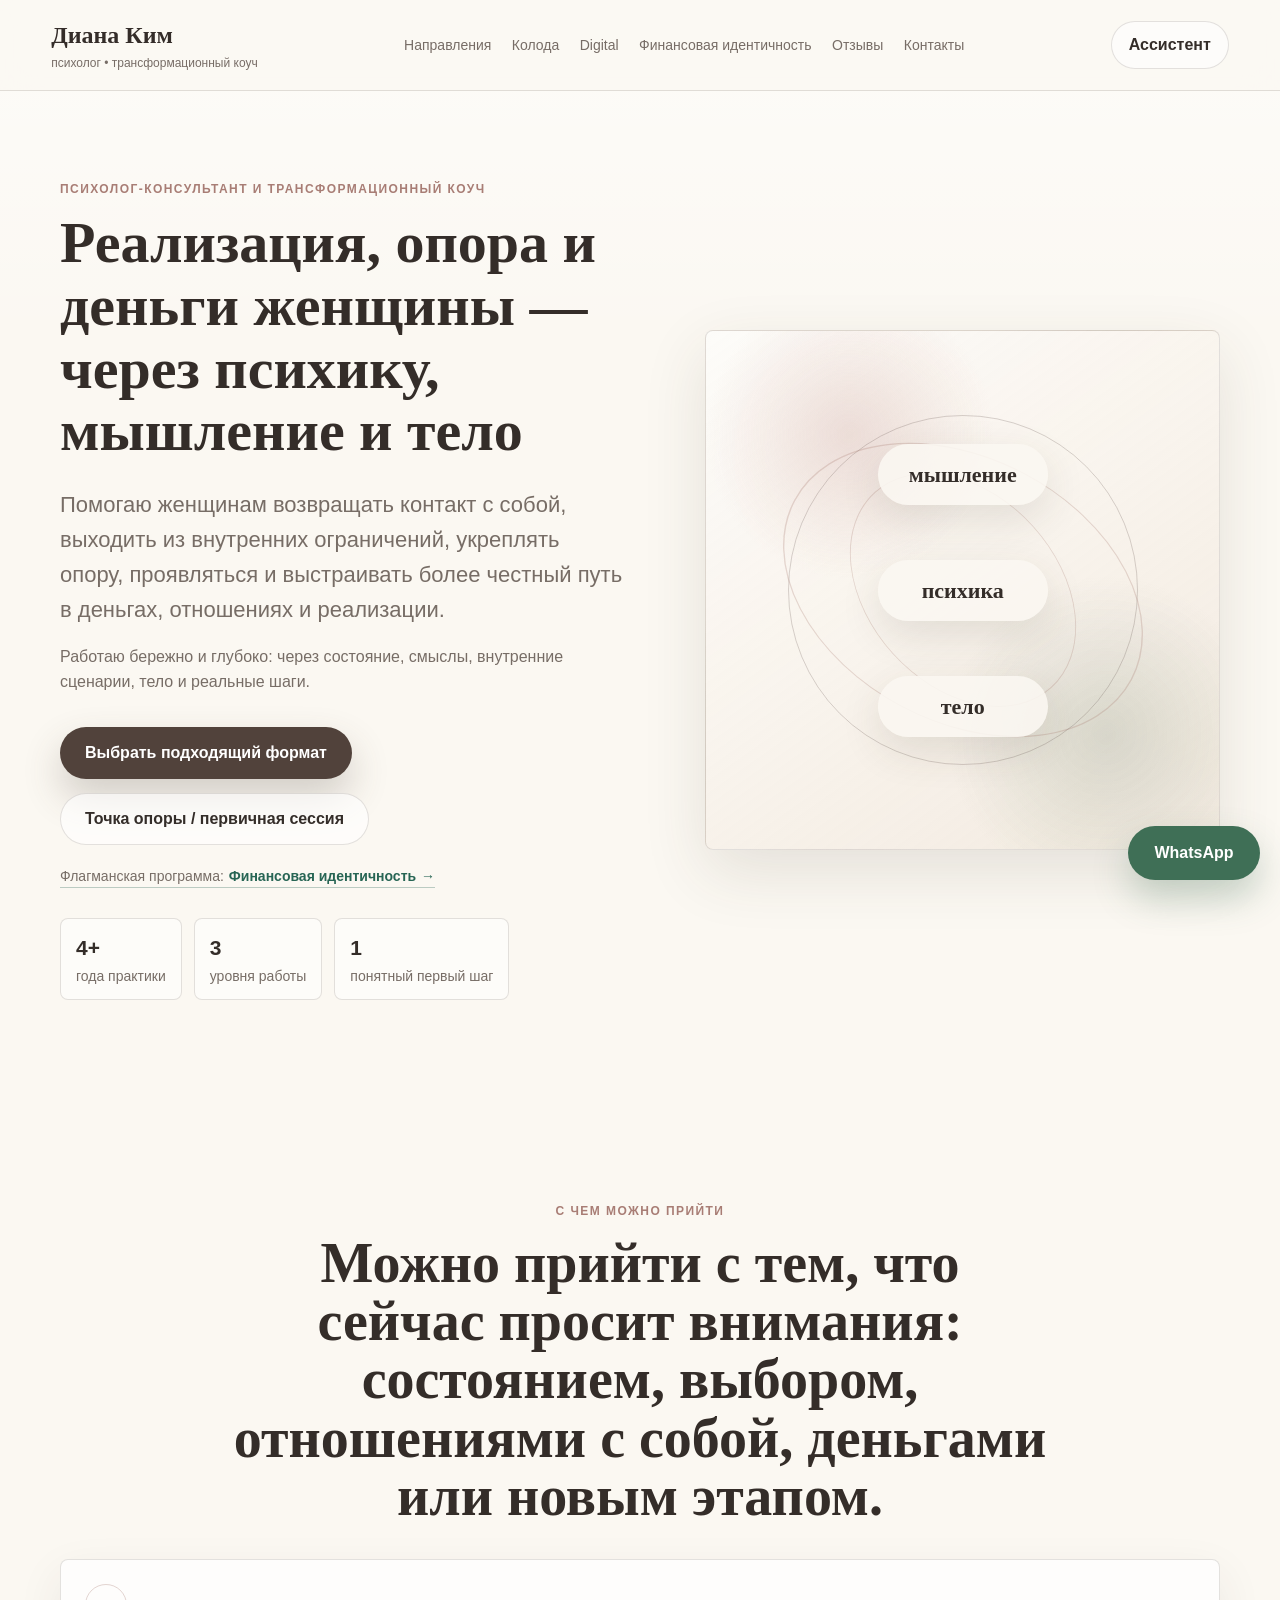
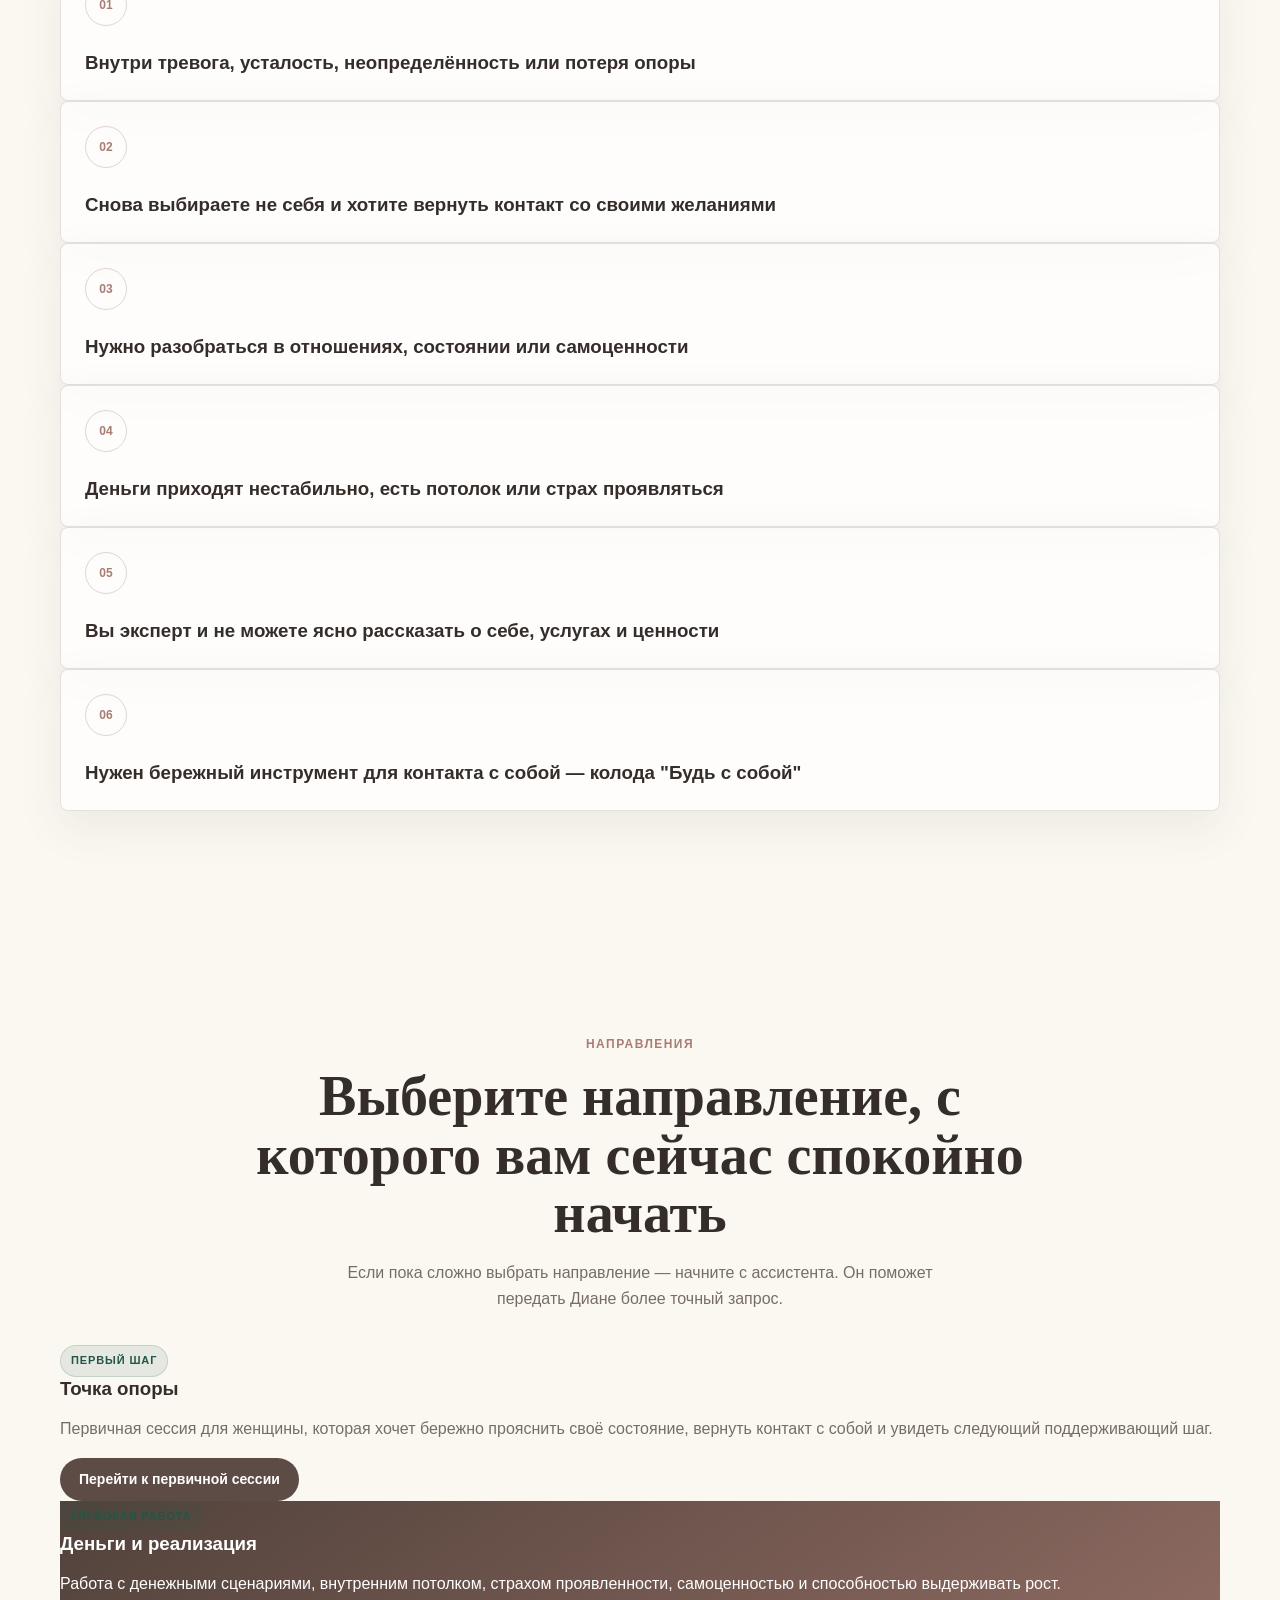
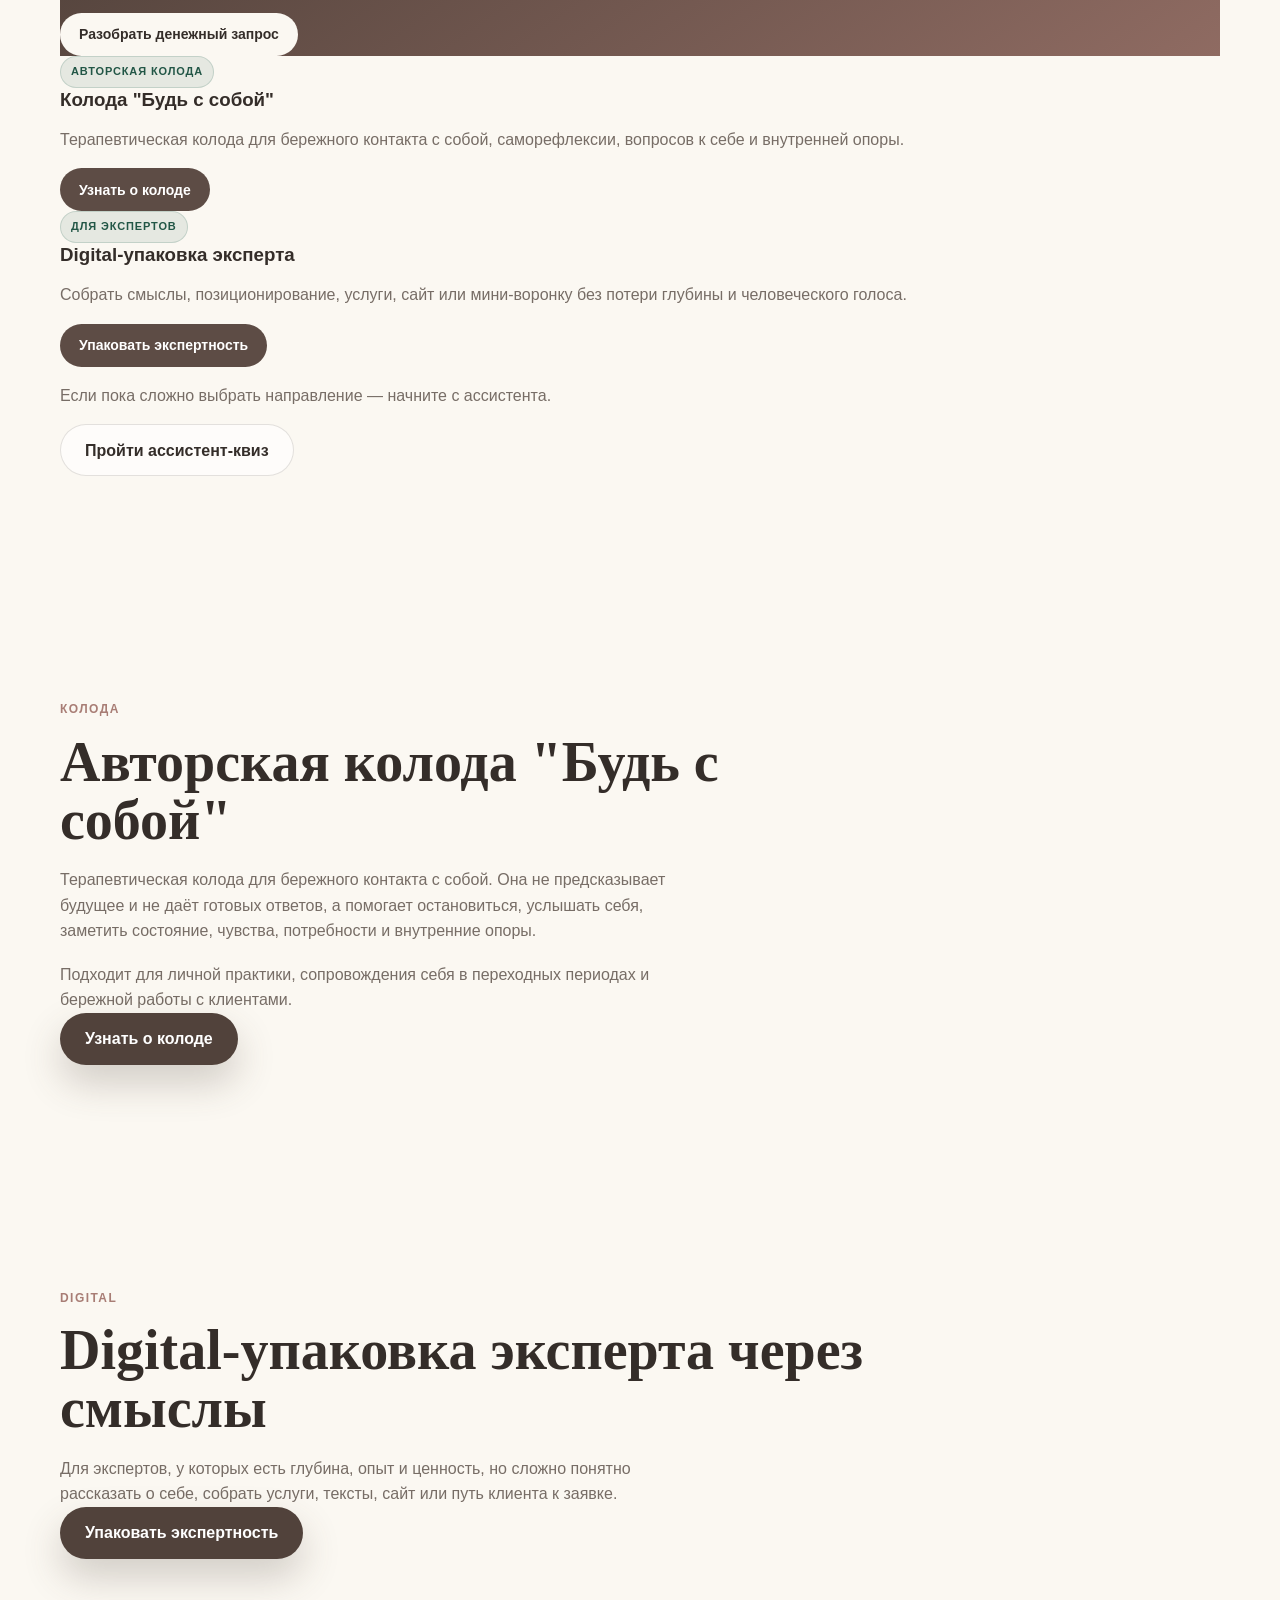
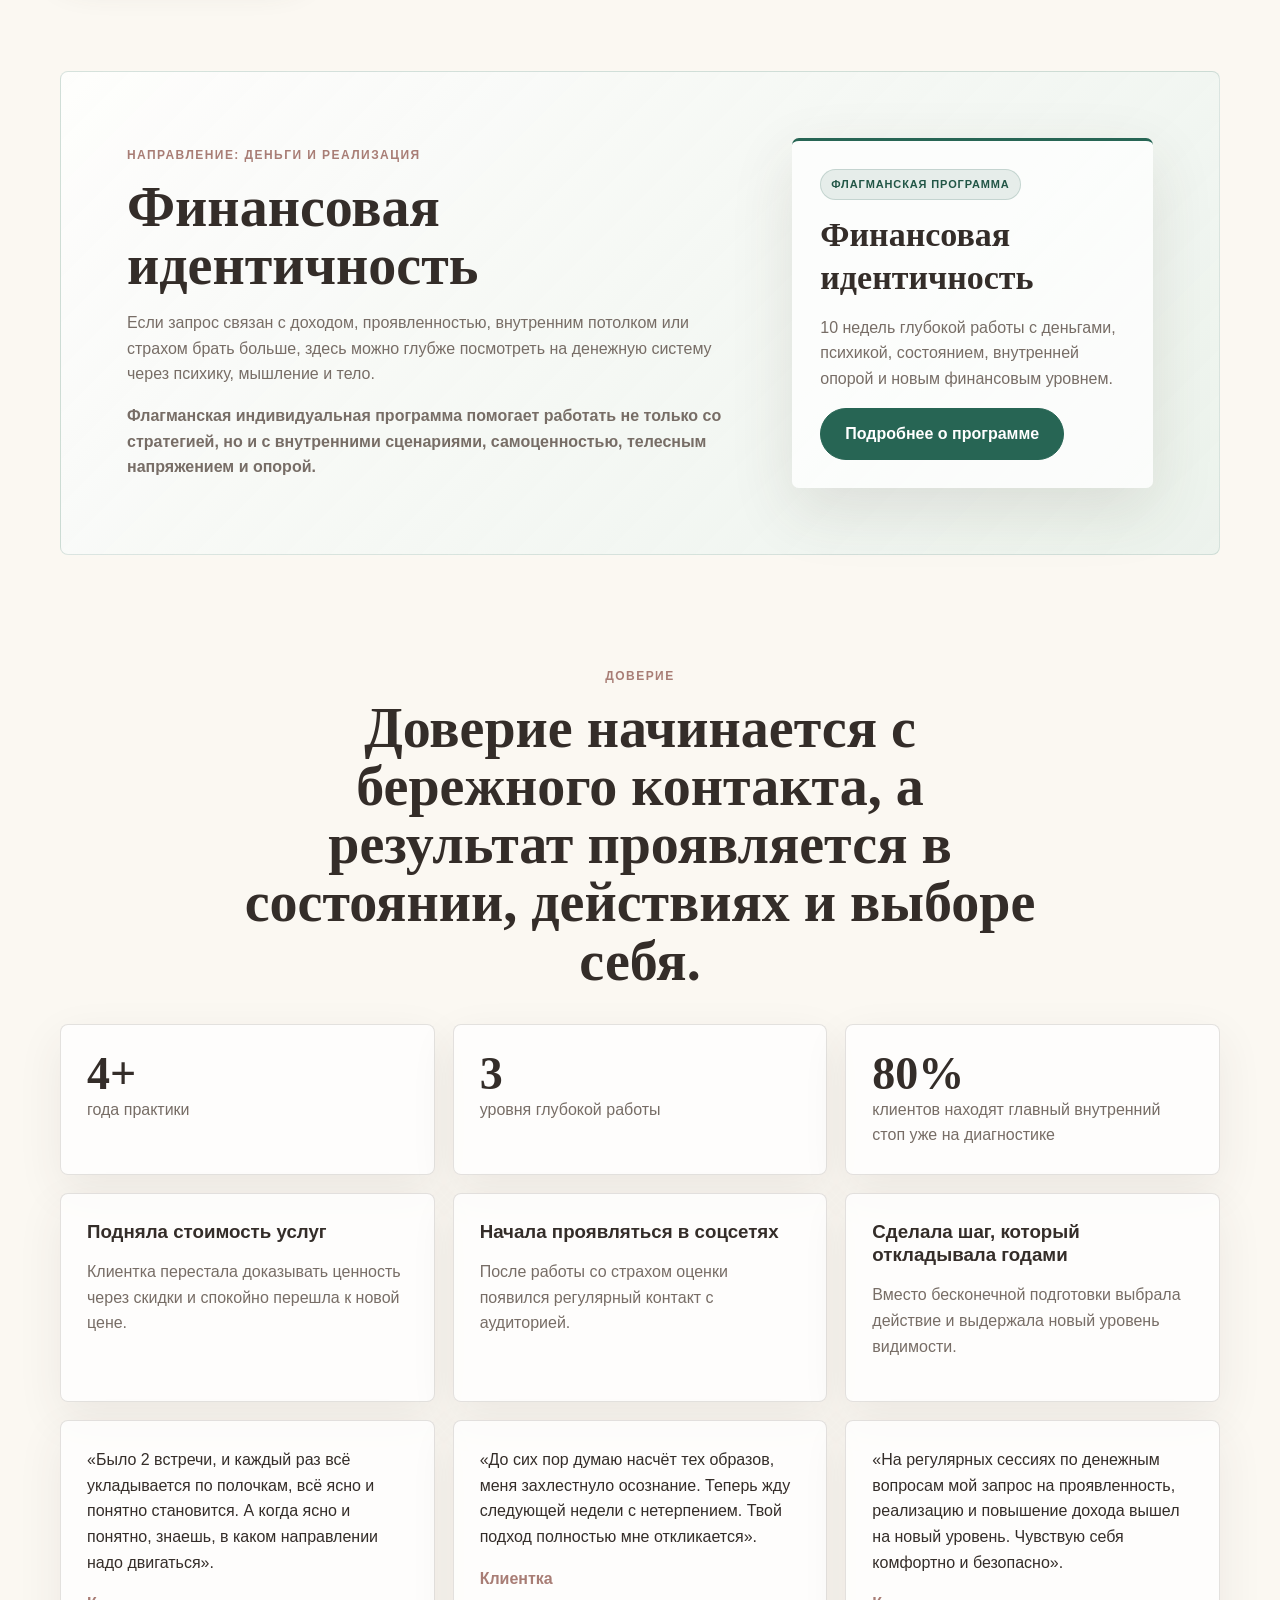
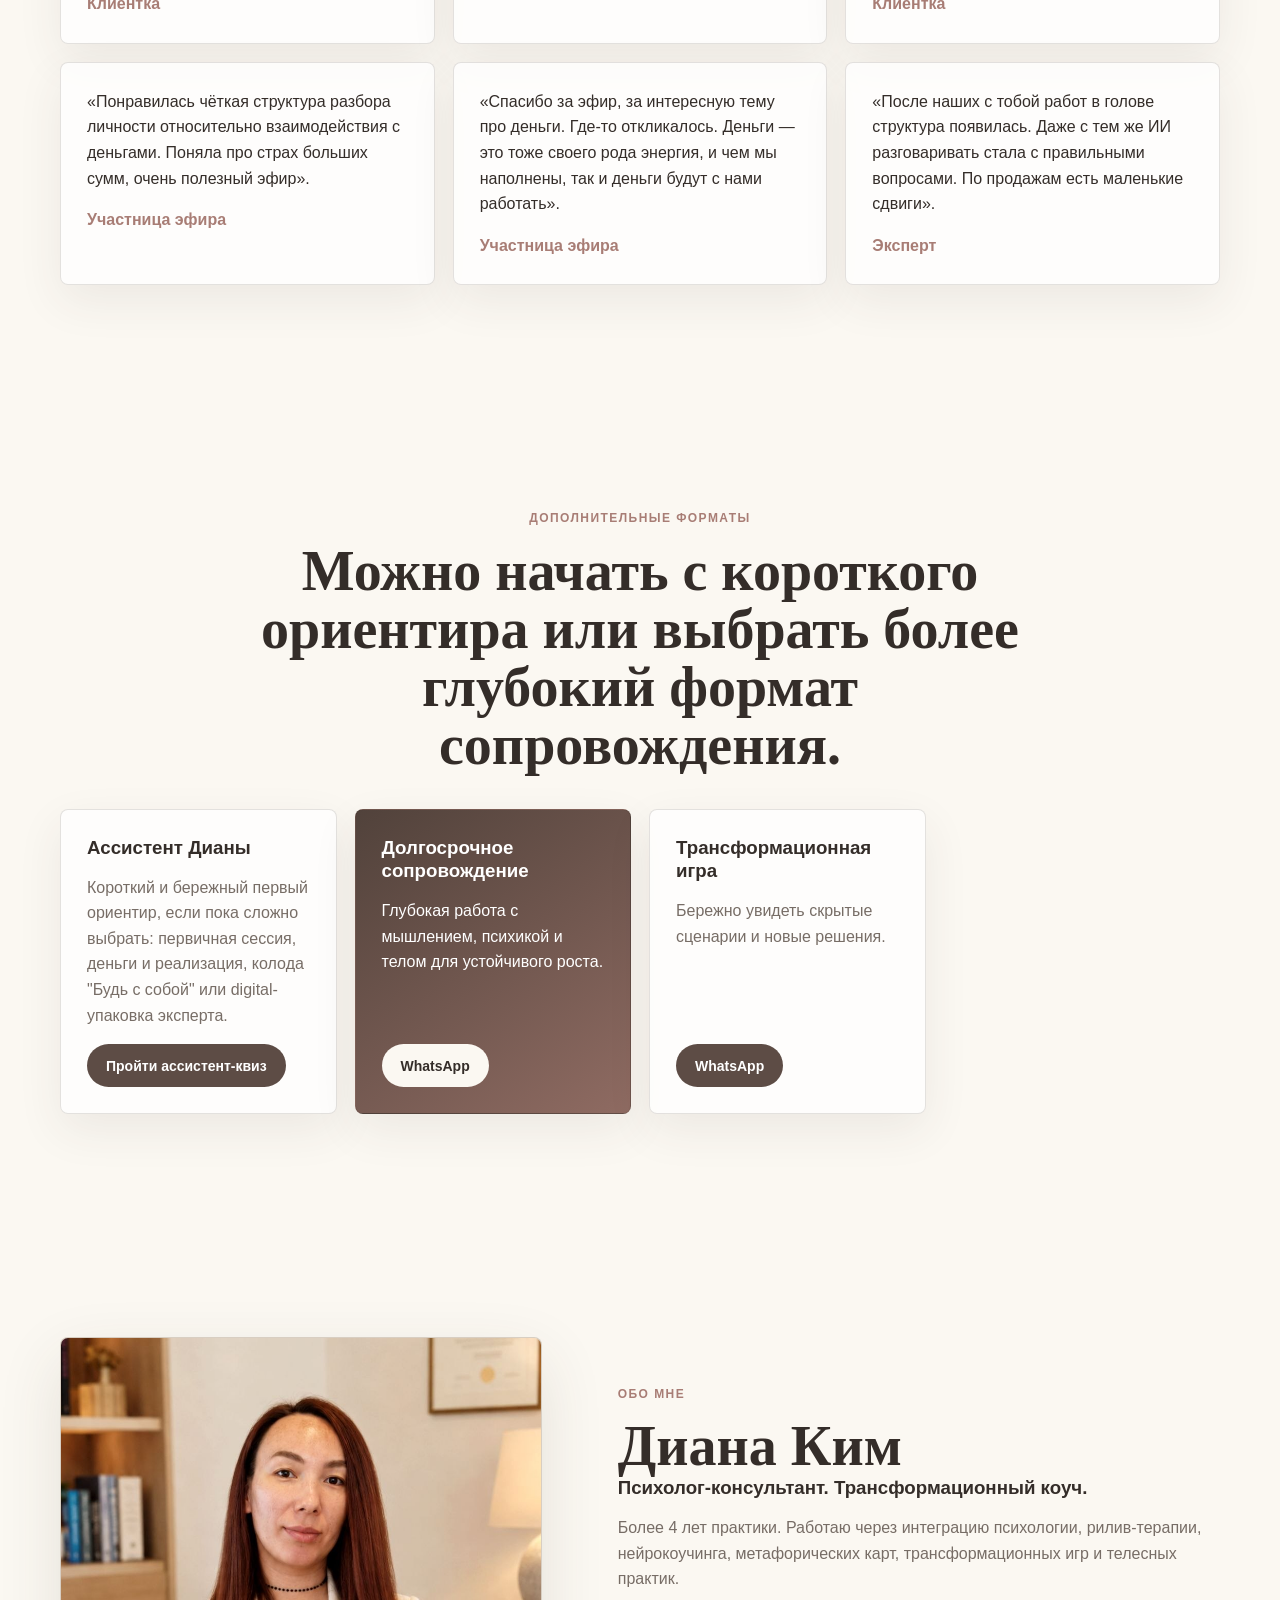
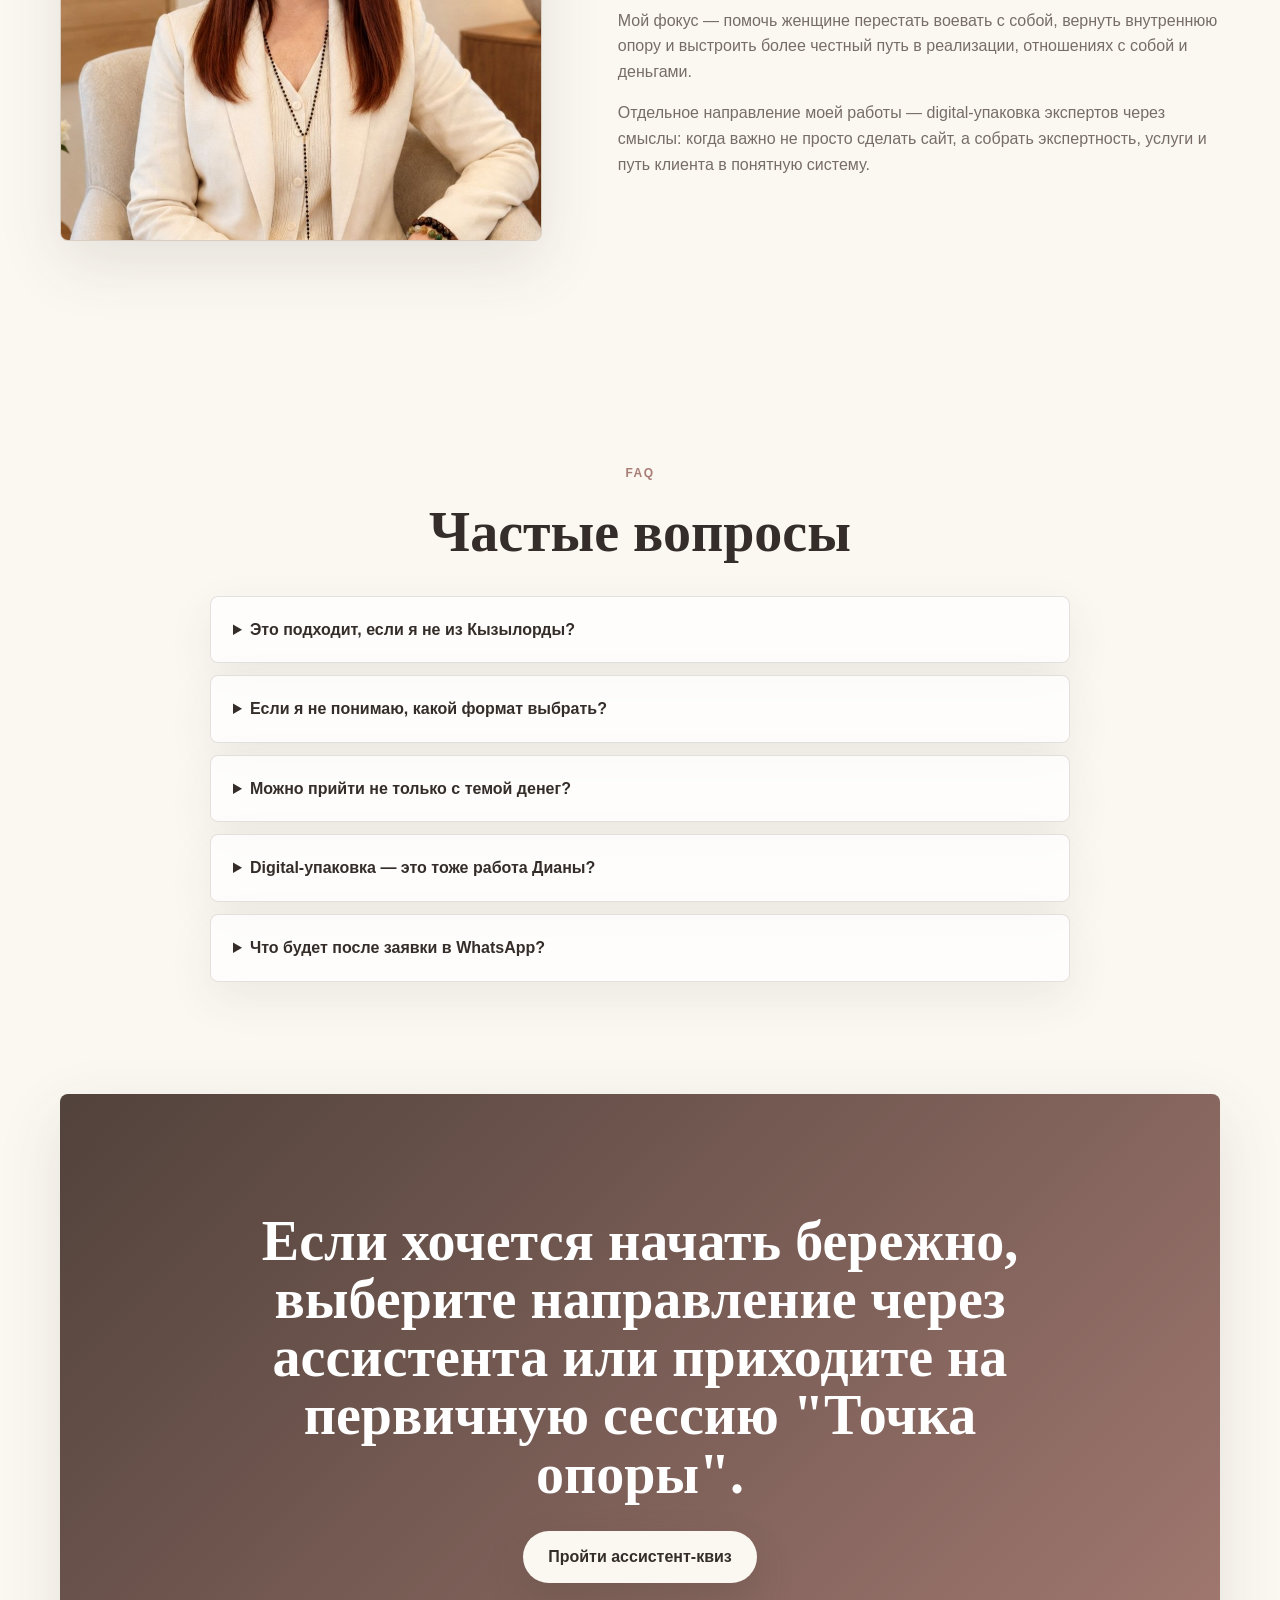
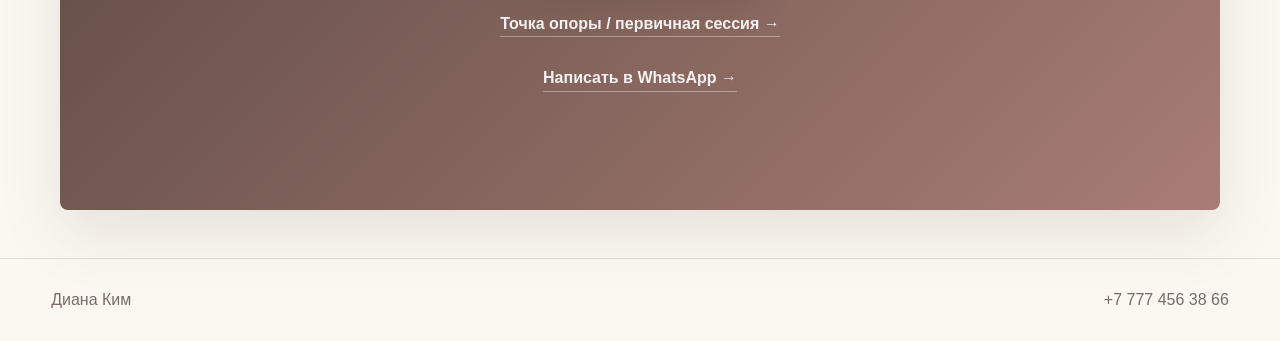
==== commit 88887253: "Update index.html" ====
--- a/index.html
+++ b/index.html
@@ -1,32 +1,17 @@
 <html lang="ru" class="js"><head>
   <meta charset="UTF-8">
   <meta name="viewport" content="width=device-width, initial-scale=1.0">
-  <meta name="description" content="Диана Ким - психолог в Кызылорде и онлайн, трансформационный коуч. Работа с денежными блоками, финансовой идентичностью и ограничивающими убеждениями.">
-  <meta name="keywords" content="психолог Кызылорда, психолог онлайн, денежные блоки, финансовая идентичность, трансформационный коуч, работа с ограничивающими убеждениями">
+  <meta name="description" content="Диана Ким — психолог-консультант и трансформационный коуч. Реализация, опора и деньги женщины через психику, мышление и тело.">
+  <meta name="keywords" content="психолог Кызылорда, психолог онлайн, реализация женщины, внутренняя опора, денежные блоки, терапевтическая колода, digital упаковка экспертов">
   <meta property="og:title" content="Диана Ким | Психолог и трансформационный коуч">
-  <meta property="og:description" content="Диагностика внутренних ограничений, которые мешают проявляться, зарабатывать и удерживать деньги.">
+  <meta property="og:description" content="Сопровождение для женщин: внутренняя опора, реализация, деньги, отношения с собой и digital-упаковка экспертов.">
   <meta property="og:type" content="website">
   <title>Диана Ким | Психолог Кызылорда и онлайн</title>
   <script>document.documentElement.classList.add('js');</script>
   <link rel="stylesheet" href="style.css">
 </head>
 <body>
-  <a class="wa-float js-wa" href="https://wa.me/77774563866?text=%D0%97%D0%B4%D1%80%D0%B0%D0%B2%D1%81%D1%82%D0%B2%D1%83%D0%B9%D1%82%D0%B5%2C%20%D0%94%D0%B8%D0%B0%D0%BD%D0%B0.%0A%D0%A5%D0%BE%D1%87%D1%83%20%D0%BF%D1%80%D0%BE%D0%B9%D1%82%D0%B8%20%D0%B4%D0%B8%D0%B0%D0%B3%D0%BD%D0%BE%D1%81%D1%82%D0%B8%D0%BA%D1%83." aria-label="Написать Диане Ким в WhatsApp">WhatsApp</a>
-
-  <div class="lead-modal" data-modal="" hidden="">
-    <div class="modal-backdrop" data-close-modal=""></div>
-    <div class="modal-card" role="dialog" aria-modal="true" aria-labelledby="lead-title">
-      <button class="modal-close" type="button" data-close-modal="" aria-label="Закрыть">×</button>
-      <p class="eyebrow">PDF бесплатно</p>
-      <h2 id="lead-title">5 скрытых причин, почему доход не растёт</h2>
-      <p>Получите мини-гайд и поймите, где может быть ваш главный внутренний стоп.</p>
-      <form class="lead-form" data-lead-form="">
-        <label>Имя <input type="text" name="name" placeholder="Ваше имя" required=""></label>
-        <label>WhatsApp <input type="tel" name="phone" placeholder="+7 ___ ___ __ __" required=""></label>
-        <button class="btn btn-primary" type="submit">Получить PDF бесплатно</button>
-      </form>
-    </div>
-  </div>
+  <a class="wa-float js-wa" href="https://wa.me/77774563866?text=%D0%97%D0%B4%D1%80%D0%B0%D0%B2%D1%81%D1%82%D0%B2%D1%83%D0%B9%D1%82%D0%B5%2C%20%D0%94%D0%B8%D0%B0%D0%BD%D0%B0.%20%D0%A5%D0%BE%D1%87%D1%83%20%D0%B2%D1%8B%D0%B1%D1%80%D0%B0%D1%82%D1%8C%20%D0%BF%D0%BE%D0%B4%D1%85%D0%BE%D0%B4%D1%8F%D1%89%D0%B8%D0%B9%20%D1%84%D0%BE%D1%80%D0%BC%D0%B0%D1%82%20%D0%B8%20%D0%BF%D0%B5%D1%80%D0%B5%D0%B4%D0%B0%D1%82%D1%8C%20%D1%81%D0%B2%D0%BE%D0%B9%20%D0%B7%D0%B0%D0%BF%D1%80%D0%BE%D1%81." aria-label="Написать Диане Ким в WhatsApp">WhatsApp</a>
 
   <header class="site-header">
     <a class="brand" href="#top">
@@ -34,26 +19,26 @@
       <small>психолог • трансформационный коуч</small>
     </a>
     <nav class="nav" aria-label="Навигация">
-      <a href="#diagnost">AI-диагност</a>
-      <a href="#calculator">Калькулятор</a>
+      <a href="#directions">Направления</a>
+      <a href="#deck">Колода</a>
+      <a href="#digital">Digital</a>
+      <a href="#money">Финансовая идентичность</a>
       <a href="#trust">Отзывы</a>
-      <a href="#formats">Форматы</a>
-      <a class="nav-program" href="https://expertpack.github.io/financial-identity/">Финансовая идентичность</a>
-      <a href="razbor.html">Разбор запроса</a>
+      <a href="#contact">Контакты</a>
     </nav>
-    <a class="header-cta js-wa" href="https://wa.me/77774563866?text=%D0%97%D0%B4%D1%80%D0%B0%D0%B2%D1%81%D1%82%D0%B2%D1%83%D0%B9%D1%82%D0%B5%2C%20%D0%94%D0%B8%D0%B0%D0%BD%D0%B0.%0A%D0%A5%D0%BE%D1%87%D1%83%20%D0%BF%D1%80%D0%BE%D0%B9%D1%82%D0%B8%20%D0%B4%D0%B8%D0%B0%D0%B3%D0%BD%D0%BE%D1%81%D1%82%D0%B8%D0%BA%D1%83.">Диагностика</a>
+    <a class="header-cta" href="assistant-diana-quiz/">Ассистент</a>
   </header>
 
   <main id="top">
     <section class="hero reveal is-visible">
       <div class="hero-content">
-        <p class="eyebrow">Психолог Кызылорда и онлайн</p>
-        <h1>Твой следующий уровень дохода начинается не с новой стратегии. А с новой версии тебя.</h1>
-        <p class="hero-subtitle">Помогаю убрать денежные блоки, страх проявленности и самосаботаж, которые мешают зарабатывать стабильно и спокойно.</p>
+        <p class="eyebrow">Психолог-консультант и трансформационный коуч</p>
+        <h1>Реализация, опора и деньги женщины — через психику, мышление и тело</h1>
+        <p class="hero-subtitle">Помогаю женщинам возвращать контакт с собой, выходить из внутренних ограничений, укреплять опору, проявляться и выстраивать более честный путь в деньгах, отношениях и реализации.</p>
+        <p class="hero-note">Работаю бережно и глубоко: через состояние, смыслы, внутренние сценарии, тело и реальные шаги.</p>
         <div class="hero-actions">
-          <a class="btn btn-primary js-wa" href="https://wa.me/77774563866?text=%D0%97%D0%B4%D1%80%D0%B0%D0%B2%D1%81%D1%82%D0%B2%D1%83%D0%B9%D1%82%D0%B5%2C%20%D0%94%D0%B8%D0%B0%D0%BD%D0%B0.%0A%D0%A5%D0%BE%D1%87%D1%83%20%D0%BF%D1%80%D0%BE%D0%B9%D1%82%D0%B8%20%D0%B4%D0%B8%D0%B0%D0%B3%D0%BD%D0%BE%D1%81%D1%82%D0%B8%D0%BA%D1%83.">Записаться в WhatsApp</a>
-          <a class="btn btn-ghost" href="razbor.html">Первичный разбор запроса</a>
-          <a class="btn btn-ghost" href="#diagnost">Узнать свой тип</a>
+          <a class="btn btn-primary" href="assistant-diana-quiz/">Выбрать подходящий формат</a>
+          <a class="btn btn-ghost" href="razbor.html">Точка опоры / первичная сессия</a>
         </div>
         <a class="hero-program-link" href="https://expertpack.github.io/financial-identity/">
           <span>Флагманская программа:</span> Финансовая идентичность <span aria-hidden="true">→</span>
@@ -73,60 +58,84 @@
       </div>
     </section>
 
-    <section class="section reveal">
-      <div class="section-head">
-        <p class="eyebrow">Для кого</p>
-        <h2>Если вы много знаете, но доход всё ещё не отражает вашу ценность.</h2>
-      </div>
-      <div class="issue-grid">
-        <article class="mini-card"><span>01</span><h3>Боюсь проявляться</h3></article>
-        <article class="mini-card"><span>02</span><h3>Страшно продавать</h3></article>
-        <article class="mini-card"><span>03</span><h3>Не могу поднять стоимость</h3></article>
-        <article class="mini-card"><span>04</span><h3>Доход нестабилен</h3></article>
-        <article class="mini-card"><span>05</span><h3>Чувствую потолок</h3></article>
-        <article class="mini-card"><span>06</span><h3>Много учусь, мало зарабатываю</h3></article>
-      </div>
-    </section>
-
-    <section class="section split reveal">
+    <section class="section reveal" id="requests">
+      <div class="section-head">
+        <p class="eyebrow">С чем можно прийти</p>
+        <h2>Можно прийти с тем, что сейчас просит внимания: состоянием, выбором, отношениями с собой, деньгами или новым этапом.</h2>
+      </div>
+      <div class="request-cards">
+        <article class="mini-card"><span>01</span><h3>Внутри тревога, усталость, неопределённость или потеря опоры</h3></article>
+        <article class="mini-card"><span>02</span><h3>Снова выбираете не себя и хотите вернуть контакт со своими желаниями</h3></article>
+        <article class="mini-card"><span>03</span><h3>Нужно разобраться в отношениях, состоянии или самоценности</h3></article>
+        <article class="mini-card"><span>04</span><h3>Деньги приходят нестабильно, есть потолок или страх проявляться</h3></article>
+        <article class="mini-card"><span>05</span><h3>Вы эксперт и не можете ясно рассказать о себе, услугах и ценности</h3></article>
+        <article class="mini-card"><span>06</span><h3>Нужен бережный инструмент для контакта с собой — колода "Будь с собой"</h3></article>
+      </div>
+    </section>
+
+    <section class="section reveal" id="directions">
+      <div class="section-head">
+        <p class="eyebrow">Направления</p>
+        <h2>Выберите направление, с которого вам сейчас спокойно начать</h2>
+        <p>Если пока сложно выбрать направление — начните с ассистента. Он поможет передать Диане более точный запрос.</p>
+      </div>
+      <div class="direction-grid">
+        <article class="direction-card">
+          <span class="program-badge">Первый шаг</span>
+          <h3>Точка опоры</h3>
+          <p>Первичная сессия для женщины, которая хочет бережно прояснить своё состояние, вернуть контакт с собой и увидеть следующий поддерживающий шаг.</p>
+          <a class="btn btn-small" href="razbor.html">Перейти к первичной сессии</a>
+        </article>
+        <article class="direction-card featured">
+          <span class="program-badge">Глубокая работа</span>
+          <h3>Деньги и реализация</h3>
+          <p>Работа с денежными сценариями, внутренним потолком, страхом проявленности, самоценностью и способностью выдерживать рост.</p>
+          <a class="btn btn-small" href="assistant-diana-quiz/">Разобрать денежный запрос</a>
+        </article>
+        <article class="direction-card">
+          <span class="program-badge">Авторская колода</span>
+          <h3>Колода "Будь с собой"</h3>
+          <p>Терапевтическая колода для бережного контакта с собой, саморефлексии, вопросов к себе и внутренней опоры.</p>
+          <a class="btn btn-small" href="assistant-diana-quiz/">Узнать о колоде</a>
+        </article>
+        <article class="direction-card">
+          <span class="program-badge">Для экспертов</span>
+          <h3>Digital-упаковка эксперта</h3>
+          <p>Собрать смыслы, позиционирование, услуги, сайт или мини-воронку без потери глубины и человеческого голоса.</p>
+          <a class="btn btn-small" href="assistant-diana-quiz/">Упаковать экспертность</a>
+        </article>
+      </div>
+      <div class="assistant-strip">
+        <p>Если пока сложно выбрать направление — начните с ассистента.</p>
+        <a class="btn btn-ghost" href="assistant-diana-quiz/">Пройти ассистент-квиз</a>
+      </div>
+    </section>
+
+    <section class="section focus-card reveal" id="deck">
       <div class="section-head align-left">
-        <p class="eyebrow">Почему это происходит</p>
-        <h2>Финансовый рост сдерживает не один фактор, а связка мышления, психики и тела.</h2>
-        <p>Можно знать стратегию, но не выдерживать внимание, цену, продажи или новый уровень ответственности. Поэтому работа идёт глубже, чем просто «составить план».</p>
-      </div>
-      <div class="levels">
-        <div class="level"><b>1</b><strong>Мышление</strong><small>убеждения, финансовая идентичность, стратегии</small></div>
-        <div class="level"><b>2</b><strong>Психика</strong><small>страхи, самосаботаж, внутренние конфликты</small></div>
-        <div class="level"><b>3</b><strong>Тело</strong><small>напряжение, тревога, ощущение безопасности</small></div>
-      </div>
-    </section>
-
-    <section class="section reveal" id="method">
-      <div class="section-head">
-        <p class="eyebrow">Методика</p>
-        <h2>Работаем не только с мыслями, а со всей внутренней системой дохода.</h2>
-      </div>
-      <div class="method-grid">
-        <article class="method-card"><h3>Мышление</h3><p>Ограничивающие убеждения, финансовая идентичность, разрешение хотеть и выбирать больше.</p></article>
-        <article class="method-card"><h3>Психика</h3><p>Страхи, самосаботаж, внутренние конфликты, сценарии обесценивания и запрет на проявленность.</p></article>
-        <article class="method-card"><h3>Тело</h3><p>Тревога, напряжение, безопасность, способность выдерживать внимание, деньги и рост.</p></article>
-      </div>
-      <div class="tools-line">
-        <span>психологическое консультирование</span>
-        <span>рилив-терапия</span>
-        <span>нейрокоучинг</span>
-        <span>метафорические карты</span>
-        <span>трансформационные игры</span>
-        <span>телесные практики</span>
-      </div>
-    </section>
-
-    <section class="section program-bridge reveal" aria-labelledby="program-bridge-title">
+        <p class="eyebrow">Колода</p>
+        <h2>Авторская колода "Будь с собой"</h2>
+        <p>Терапевтическая колода для бережного контакта с собой. Она не предсказывает будущее и не даёт готовых ответов, а помогает остановиться, услышать себя, заметить состояние, чувства, потребности и внутренние опоры.</p>
+        <p>Подходит для личной практики, сопровождения себя в переходных периодах и бережной работы с клиентами.</p>
+      </div>
+      <a class="btn btn-primary" href="assistant-diana-quiz/">Узнать о колоде</a>
+    </section>
+
+    <section class="section focus-card reveal" id="digital">
+      <div class="section-head align-left">
+        <p class="eyebrow">Digital</p>
+        <h2>Digital-упаковка эксперта через смыслы</h2>
+        <p>Для экспертов, у которых есть глубина, опыт и ценность, но сложно понятно рассказать о себе, собрать услуги, тексты, сайт или путь клиента к заявке.</p>
+      </div>
+      <a class="btn btn-primary" href="assistant-diana-quiz/">Упаковать экспертность</a>
+    </section>
+
+    <section class="section program-bridge money-program reveal" id="money" aria-labelledby="program-bridge-title">
       <div class="program-bridge-copy">
-        <p class="eyebrow">Следующий шаг после диагностики</p>
-        <h2 id="program-bridge-title">Если запрос глубже, чем одна консультация</h2>
-        <p>Когда денежный потолок связан не только со стратегией, а с внутренними сценариями, страхом ответственности, самоценностью, телесным напряжением и финансовой идентичностью, точечной консультации может быть недостаточно.</p>
-        <p>Для такой работы у Дианы есть флагманская индивидуальная программа:</p>
+        <p class="eyebrow">Направление: Деньги и реализация</p>
+        <h2 id="program-bridge-title">Финансовая идентичность</h2>
+        <p>Если запрос связан с доходом, проявленностью, внутренним потолком или страхом брать больше, здесь можно глубже посмотреть на денежную систему через психику, мышление и тело.</p>
+        <p>Флагманская индивидуальная программа помогает работать не только со стратегией, но и с внутренними сценариями, самоценностью, телесным напряжением и опорой.</p>
       </div>
       <div class="program-bridge-card">
         <span class="program-badge">Флагманская программа</span>
@@ -136,53 +145,10 @@
       </div>
     </section>
 
-    <section class="section diagnost reveal" id="diagnost">
-      <div class="section-head">
-        <p class="eyebrow">AI-диагност</p>
-        <h2>Узнай, что сейчас удерживает твой доход</h2>
-        <p>Ответьте на 5 вопросов. В конце сайт определит ваш тип ограничения и предложит первый вектор работы.</p>
-      </div>
-      <div class="chat-shell">
-        <div class="chat-log" data-chat-log=""><div class="bubble bot">Что сейчас больше всего беспокоит в теме денег?</div></div>
-        <form class="chat-form" data-chat-form="">
-          <input type="text" data-chat-input="" placeholder="Введите ответ..." autocomplete="off" required="">
-          <button class="btn btn-primary" type="submit">Ответить</button>
-        </form>
-        <div class="analysis" data-analysis="" hidden="">
-          <p class="eyebrow">Анализ</p>
-          <h3 data-client-type=""></h3>
-          <p data-analysis-text=""></p>
-          <ul data-recommendations=""></ul>
-          <a class="btn btn-primary js-wa" data-analysis-wa="" href="https://wa.me/77774563866?text=%D0%97%D0%B4%D1%80%D0%B0%D0%B2%D1%81%D1%82%D0%B2%D1%83%D0%B9%D1%82%D0%B5%2C%20%D0%94%D0%B8%D0%B0%D0%BD%D0%B0.%0A%D0%A5%D0%BE%D1%87%D1%83%20%D0%BF%D1%80%D0%BE%D0%B9%D1%82%D0%B8%20%D0%B4%D0%B8%D0%B0%D0%B3%D0%BD%D0%BE%D1%81%D1%82%D0%B8%D0%BA%D1%83.">Получить личный разбор в WhatsApp</a>
-        </div>
-      </div>
-    </section>
-
-    <section class="section calculator reveal" id="calculator">
-      <div class="section-head">
-        <p class="eyebrow">Калькулятор</p>
-        <h2>Сколько денег вы недополучаете из-за внутренних ограничений?</h2>
-      </div>
-      <div class="calc-box">
-        <label>Текущий доход <input type="number" data-current-income="" placeholder="Например, 300000"></label>
-        <label>Желаемый доход <input type="number" data-desired-income="" placeholder="Например, 800000"></label>
-        <div class="calc-result">
-          <span>Потеря за месяц</span>
-          <strong data-month-loss="">0 ₸</strong>
-        </div>
-        <div class="calc-result">
-          <span>Потеря за год</span>
-          <strong data-year-loss="">0 ₸</strong>
-        </div>
-        <p>Хотите понять, что удерживает эти деньги?</p>
-        <a class="btn btn-primary js-wa" href="https://wa.me/77774563866?text=%D0%97%D0%B4%D1%80%D0%B0%D0%B2%D1%81%D1%82%D0%B2%D1%83%D0%B9%D1%82%D0%B5%2C%20%D0%94%D0%B8%D0%B0%D0%BD%D0%B0.%0A%D0%A5%D0%BE%D1%87%D1%83%20%D0%BF%D1%80%D0%BE%D0%B9%D1%82%D0%B8%20%D0%B4%D0%B8%D0%B0%D0%B3%D0%BD%D0%BE%D1%81%D1%82%D0%B8%D0%BA%D1%83.">Разобрать в WhatsApp</a>
-      </div>
-    </section>
-
     <section class="section reveal" id="trust">
       <div class="section-head">
         <p class="eyebrow">Доверие</p>
-        <h2>Результат начинается с внутренней устойчивости, но проявляется в действиях и деньгах.</h2>
+        <h2>Доверие начинается с бережного контакта, а результат проявляется в состоянии, действиях и выборе себя.</h2>
       </div>
       <div class="trust-stats">
         <article><strong>4+</strong><span>года практики</span></article>
@@ -195,28 +161,23 @@
         <article class="case-card"><h3>Сделала шаг, который откладывала годами</h3><p>Вместо бесконечной подготовки выбрала действие и выдержала новый уровень видимости.</p></article>
       </div>
       <div class="reviews">
-        <article><p>«После консультации стало ясно, почему я всё время торможу перед продажами. Появилось спокойствие и конкретный шаг».</p><span>Эксперт, 37 лет</span></article>
-        <article><p>«Я впервые подняла цену без ощущения вины. Самое ценное - внутри стало меньше тревоги».</p><span>Специалист, 42 года</span></article>
-        <article><p>«Диагностика попала точно. Я думала, что мне нужна стратегия, а оказалось - опора и разрешение проявляться».</p><span>Предприниматель, 35 лет</span></article>
+        <article><p>«Было 2 встречи, и каждый раз всё укладывается по полочкам, всё ясно и понятно становится. А когда ясно и понятно, знаешь, в каком направлении надо двигаться».</p><span>Клиентка</span></article>
+        <article><p>«До сих пор думаю насчёт тех образов, меня захлестнуло осознание. Теперь жду следующей недели с нетерпением. Твой подход полностью мне откликается».</p><span>Клиентка</span></article>
+        <article><p>«На регулярных сессиях по денежным вопросам мой запрос на проявленность, реализацию и повышение дохода вышел на новый уровень. Чувствую себя комфортно и безопасно».</p><span>Клиентка</span></article>
+        <article><p>«Понравилась чёткая структура разбора личности относительно взаимодействия с деньгами. Поняла про страх больших сумм, очень полезный эфир».</p><span>Участница эфира</span></article>
+        <article><p>«Спасибо за эфир, за интересную тему про деньги. Где-то откликалось. Деньги — это тоже своего рода энергия, и чем мы наполнены, так и деньги будут с нами работать».</p><span>Участница эфира</span></article>
+        <article><p>«После наших с тобой работ в голове структура появилась. Даже с тем же ИИ разговаривать стала с правильными вопросами. По продажам есть маленькие сдвиги».</p><span>Эксперт</span></article>
       </div>
     </section>
 
     <section class="section reveal" id="formats">
       <div class="section-head">
-        <p class="eyebrow">Форматы работы</p>
-        <h2>Выберите формат, с которого вам спокойно начать.</h2>
+        <p class="eyebrow">Дополнительные форматы</p>
+        <h2>Можно начать с короткого ориентира или выбрать более глубокий формат сопровождения.</h2>
       </div>
       <div class="format-grid">
-        <article class="format-card flagship-card">
-          <span class="program-badge">Флагманская программа</span>
-          <h3>Финансовая идентичность</h3>
-          <h4>10-недельная индивидуальная программа</h4>
-          <p>Глубокая работа с денежными сценариями, финансовой идентичностью, внутренним потолком дохода, способностью принимать, удерживать и выдерживать новый уровень.</p>
-          <a class="btn btn-small btn-program" href="https://expertpack.github.io/financial-identity/">Подробнее</a>
-        </article>
-        <article class="format-card"><h3>Диагностика</h3><p>Определяем главный ограничитель дохода и точку старта.</p><a class="btn btn-small js-wa" href="https://wa.me/77774563866?text=%D0%97%D0%B4%D1%80%D0%B0%D0%B2%D1%81%D1%82%D0%B2%D1%83%D0%B9%D1%82%D0%B5%2C%20%D0%94%D0%B8%D0%B0%D0%BD%D0%B0.%20%D0%A5%D0%BE%D1%87%D1%83%20%D0%BF%D1%80%D0%BE%D0%B9%D1%82%D0%B8%20%D0%B4%D0%B8%D0%B0%D0%B3%D0%BD%D0%BE%D1%81%D1%82%D0%B8%D0%BA%D1%83." data-wa-message="Здравствуйте, Диана. Хочу пройти диагностику.">WhatsApp</a></article>
+        <article class="format-card"><h3>Ассистент Дианы</h3><p>Короткий и бережный первый ориентир, если пока сложно выбрать: первичная сессия, деньги и реализация, колода "Будь с собой" или digital-упаковка эксперта.</p><a class="btn btn-small" href="assistant-diana-quiz/">Пройти ассистент-квиз</a></article>
         <article class="format-card featured"><h3>Долгосрочное сопровождение</h3><p>Глубокая работа с мышлением, психикой и телом для устойчивого роста.</p><a class="btn btn-small js-wa" href="https://wa.me/77774563866?text=%D0%97%D0%B4%D1%80%D0%B0%D0%B2%D1%81%D1%82%D0%B2%D1%83%D0%B9%D1%82%D0%B5%2C%20%D0%94%D0%B8%D0%B0%D0%BD%D0%B0.%20%D0%A5%D0%BE%D1%87%D1%83%20%D1%83%D0%B7%D0%BD%D0%B0%D1%82%D1%8C%20%D0%BF%D1%80%D0%BE%20%D0%B4%D0%BE%D0%BB%D0%B3%D0%BE%D1%81%D1%80%D0%BE%D1%87%D0%BD%D0%BE%D0%B5%20%D1%81%D0%BE%D0%BF%D1%80%D0%BE%D0%B2%D0%BE%D0%B6%D0%B4%D0%B5%D0%BD%D0%B8%D0%B5." data-wa-message="Здравствуйте, Диана. Хочу узнать про долгосрочное сопровождение.">WhatsApp</a></article>
-        <article class="format-card"><h3>Индивидуальная консультация</h3><p>Точечная работа с запросом, страхом, ценой или проявленностью.</p><a class="btn btn-small js-wa" href="https://wa.me/77774563866?text=%D0%97%D0%B4%D1%80%D0%B0%D0%B2%D1%81%D1%82%D0%B2%D1%83%D0%B9%D1%82%D0%B5%2C%20%D0%94%D0%B8%D0%B0%D0%BD%D0%B0.%20%D0%A5%D0%BE%D1%87%D1%83%20%D0%B7%D0%B0%D0%BF%D0%B8%D1%81%D0%B0%D1%82%D1%8C%D1%81%D1%8F%20%D0%BD%D0%B0%20%D0%B8%D0%BD%D0%B4%D0%B8%D0%B2%D0%B8%D0%B4%D1%83%D0%B0%D0%BB%D1%8C%D0%BD%D1%83%D1%8E%20%D0%BA%D0%BE%D0%BD%D1%81%D1%83%D0%BB%D1%8C%D1%82%D0%B0%D1%86%D0%B8%D1%8E." data-wa-message="Здравствуйте, Диана. Хочу записаться на индивидуальную консультацию.">WhatsApp</a></article>
         <article class="format-card"><h3>Трансформационная игра</h3><p>Бережно увидеть скрытые сценарии и новые решения.</p><a class="btn btn-small js-wa" href="https://wa.me/77774563866?text=%D0%97%D0%B4%D1%80%D0%B0%D0%B2%D1%81%D1%82%D0%B2%D1%83%D0%B9%D1%82%D0%B5%2C%20%D0%94%D0%B8%D0%B0%D0%BD%D0%B0.%20%D0%A5%D0%BE%D1%87%D1%83%20%D0%B7%D0%B0%D0%BF%D0%B8%D1%81%D0%B0%D1%82%D1%8C%D1%81%D1%8F%20%D0%BD%D0%B0%20%D1%82%D1%80%D0%B0%D0%BD%D1%81%D1%84%D0%BE%D1%80%D0%BC%D0%B0%D1%86%D0%B8%D0%BE%D0%BD%D0%BD%D1%83%D1%8E%20%D0%B8%D0%B3%D1%80%D1%83." data-wa-message="Здравствуйте, Диана. Хочу записаться на трансформационную игру.">WhatsApp</a></article>
       </div>
     </section>
@@ -230,7 +191,8 @@
         <h2>Диана Ким</h2>
         <h3>Психолог-консультант. Трансформационный коуч.</h3>
         <p>Более 4 лет практики. Работаю через интеграцию психологии, рилив-терапии, нейрокоучинга, метафорических карт, трансформационных игр и телесных практик.</p>
-        <p>Мой фокус - помочь женщине перестать воевать с собой и выйти в новый доход через внутреннюю опору.</p>
+        <p>Мой фокус — помочь женщине перестать воевать с собой, вернуть внутреннюю опору и выстроить более честный путь в реализации, отношениях с собой и деньгами.</p>
+        <p>Отдельное направление моей работы — digital-упаковка экспертов через смыслы: когда важно не просто сделать сайт, а собрать экспертность, услуги и путь клиента в понятную систему.</p>
       </div>
     </section>
 
@@ -241,15 +203,18 @@
       </div>
       <div class="faq-list">
         <details><summary>Это подходит, если я не из Кызылорды?</summary><p>Да. Работа возможна онлайн, поэтому вы можете пройти диагностику и сопровождение из любого города.</p></details>
-        <details><summary>Можно прийти только с темой денег?</summary><p>Да. Денежный запрос часто связан с проявленностью, границами, тревогой, телесным напряжением и самоценностью.</p></details>
+        <details><summary>Если я не понимаю, какой формат выбрать?</summary><p>Начните с ассистент-квиза. Он задаст несколько вопросов и поможет передать Диане более точный запрос.</p></details>
+        <details><summary>Можно прийти не только с темой денег?</summary><p>Да. Можно прийти с внутренним состоянием, отношениями, самоценностью, тревогой, поиском себя, реализацией или денежным запросом.</p></details>
+        <details><summary>Digital-упаковка — это тоже работа Дианы?</summary><p>Да. Это отдельное направление для экспертов, где соединяются распаковка смыслов, позиционирование, структура услуг, тексты и сайт, лендинг или мини-воронка.</p></details>
         <details><summary>Что будет после заявки в WhatsApp?</summary><p>Вы напишете Диане, получите уточняющие вопросы и сможете выбрать подходящий формат работы.</p></details>
       </div>
     </section>
 
-    <section class="final-cta reveal">
-      <h2>Если знания уже есть, возможно, пора работать не над навыками, а над внутренними ограничениями.</h2>
-      <a class="btn btn-primary js-wa" href="https://wa.me/77774563866?text=%D0%97%D0%B4%D1%80%D0%B0%D0%B2%D1%81%D1%82%D0%B2%D1%83%D0%B9%D1%82%D0%B5%2C%20%D0%94%D0%B8%D0%B0%D0%BD%D0%B0.%0A%D0%A5%D0%BE%D1%87%D1%83%20%D0%BF%D1%80%D0%BE%D0%B9%D1%82%D0%B8%20%D0%B4%D0%B8%D0%B0%D0%B3%D0%BD%D0%BE%D1%81%D1%82%D0%B8%D0%BA%D1%83.">Записаться на диагностику</a>
-      <a class="final-program-link" href="https://expertpack.github.io/financial-identity/">Смотреть программу «Финансовая идентичность» <span aria-hidden="true">→</span></a>
+    <section class="final-cta reveal" id="contact">
+      <h2>Если хочется начать бережно, выберите направление через ассистента или приходите на первичную сессию "Точка опоры".</h2>
+      <a class="btn btn-primary" href="assistant-diana-quiz/">Пройти ассистент-квиз</a>
+      <a class="final-program-link" href="razbor.html">Точка опоры / первичная сессия <span aria-hidden="true">→</span></a>
+      <a class="final-program-link" href="https://wa.me/77774563866?text=%D0%97%D0%B4%D1%80%D0%B0%D0%B2%D1%81%D1%82%D0%B2%D1%83%D0%B9%D1%82%D0%B5%2C%20%D0%94%D0%B8%D0%B0%D0%BD%D0%B0.%20%D0%A5%D0%BE%D1%87%D1%83%20%D0%B2%D1%8B%D0%B1%D1%80%D0%B0%D1%82%D1%8C%20%D0%BF%D0%BE%D0%B4%D1%85%D0%BE%D0%B4%D1%8F%D1%89%D0%B8%D0%B9%20%D1%84%D0%BE%D1%80%D0%BC%D0%B0%D1%82%20%D0%B8%20%D0%BF%D0%B5%D1%80%D0%B5%D0%B4%D0%B0%D1%82%D1%8C%20%D1%81%D0%B2%D0%BE%D0%B9%20%D0%B7%D0%B0%D0%BF%D1%80%D0%BE%D1%81.">Написать в WhatsApp <span aria-hidden="true">→</span></a>
     </section>
   </main>
 
@@ -259,7 +224,7 @@
   </footer>
 
   <script>
-    const WA_URL = 'https://wa.me/77774563866?text=' + encodeURIComponent('Здравствуйте, Диана.\nХочу пройти диагностику.');
+    const WA_URL = 'https://wa.me/77774563866?text=' + encodeURIComponent('Здравствуйте, Диана.\nХочу выбрать подходящий формат и передать свой запрос.');
 
     document.querySelectorAll('.js-wa').forEach((link) => {
       link.href = link.dataset.waMessage
@@ -277,160 +242,6 @@
     }, { threshold: 0.14 });
     document.querySelectorAll('.reveal').forEach((item) => revealObserver.observe(item));
 
-    const modal = document.querySelector('[data-modal]');
-    const leadForm = document.querySelector('[data-lead-form]');
-    const leadModalStorageKey = 'leadModalShownAtBottomV3';
-    let leadModalShown = false;
-    function hasLeadModalShown() {
-      try {
-        return sessionStorage.getItem(leadModalStorageKey) === 'true';
-      } catch (error) {
-        return leadModalShown;
-      }
-    }
-    function markLeadModalShown() {
-      leadModalShown = true;
-      try {
-        sessionStorage.setItem(leadModalStorageKey, 'true');
-      } catch (error) {
-        return;
-      }
-    }
-    const showModal = () => {
-      if (!hasLeadModalShown()) {
-        modal.hidden = false;
-        markLeadModalShown();
-      }
-    };
-    function handleLeadModalScroll() {
-      if (window.scrollY < 200) return;
-      const scrollBottom = window.scrollY + window.innerHeight;
-      const pageBottom = document.documentElement.scrollHeight - 80;
-      if (scrollBottom >= pageBottom) {
-        showModal();
-        window.removeEventListener('scroll', handleLeadModalScroll);
-      }
-    }
-    window.addEventListener('scroll', handleLeadModalScroll, { passive: true });
-    document.querySelectorAll('[data-close-modal]').forEach((item) => {
-      item.addEventListener('click', () => modal.hidden = true);
-    });
-    leadForm.addEventListener('submit', (event) => {
-      event.preventDefault();
-      const data = new FormData(leadForm);
-      const text = `Здравствуйте, Диана.\nХочу получить PDF "5 скрытых причин, почему доход не растёт".\nИмя: ${data.get('name')}\nWhatsApp: ${data.get('phone')}`;
-      window.location.href = 'https://wa.me/77774563866?text=' + encodeURIComponent(text);
-    });
-
-    const chatQuestions = [
-      'Что сейчас больше всего беспокоит в теме денег?',
-      'Какой доход хочешь получать?',
-      'Что уже пробовала?',
-      'Что мешает больше всего?',
-      'Как оцениваешь уровень уверенности в себе от 1 до 10?'
-    ];
-    const typeData = {
-      visibility: {
-        title: 'Страх проявленности',
-        text: 'Судя по ответам, основной ограничивающий фактор сейчас — страх быть видимой, заявлять о ценности и выдерживать внимание аудитории.',
-        tips: ['Начать с мягкой работы со страхом оценки.', 'Разделить проявленность и обязанность быть идеальной.', 'Создать безопасный ритм видимости.']
-      },
-      ceiling: {
-        title: 'Финансовый потолок',
-        text: 'Судя по ответам, основной ограничивающий фактор сейчас — старая финансовая идентичность, которая не даёт спокойно выбрать больший доход.',
-        tips: ['Проверить убеждения о цене и деньгах.', 'Сформировать новую норму дохода.', 'Разобрать страх потерять принятие при росте.']
-      },
-      sabotage: {
-        title: 'Самосаботаж',
-        text: 'Судя по ответам, основной ограничивающий фактор сейчас — внутренний конфликт: одна часть хочет роста, другая защищает от риска.',
-        tips: ['Найти вторичную выгоду откладывания.', 'Снизить внутреннее давление.', 'Сделать первый шаг достаточно маленьким для нервной системы.']
-      },
-      burnout: {
-        title: 'Хроническое выгорание',
-        text: 'Судя по ответам, основной ограничивающий фактор сейчас — истощение. Доход не растёт, потому что ресурса хватает только на удержание текущего.',
-        tips: ['Восстановить контакт с телом и ресурсом.', 'Убрать режим постоянного рывка.', 'Выстроить работу без насилия над собой.']
-      },
-      architecture: {
-        title: 'Отсутствие финансовой архитектуры',
-        text: 'Судя по ответам, основной ограничивающий фактор сейчас — нет ясной системы дохода, предложений и регулярных действий.',
-        tips: ['Прояснить продуктовую линейку.', 'Связать внутреннюю опору с конкретными действиями.', 'Собрать понятный маршрут к желаемому доходу.']
-      }
-    };
-
-    const log = document.querySelector('[data-chat-log]');
-    const chatForm = document.querySelector('[data-chat-form]');
-    const chatInput = document.querySelector('[data-chat-input]');
-    const analysis = document.querySelector('[data-analysis]');
-    const clientType = document.querySelector('[data-client-type]');
-    const analysisText = document.querySelector('[data-analysis-text]');
-    const recommendations = document.querySelector('[data-recommendations]');
-    const analysisWa = document.querySelector('[data-analysis-wa]');
-    const answers = [];
-    let chatStep = 0;
-
-    function addMessage(text, author) {
-      const bubble = document.createElement('div');
-      bubble.className = `bubble ${author}`;
-      bubble.textContent = text;
-      log.appendChild(bubble);
-      log.scrollTop = log.scrollHeight;
-    }
-
-    function defineType(text) {
-      const value = text.toLowerCase();
-      if (/выгор|устал|сил|ресурс|тревог|истощ/.test(value)) return 'burnout';
-      if (/систем|план|ворон|линейк|регуляр|хаос|архитект/.test(value)) return 'architecture';
-      if (/цен|стоим|дорог|деньг|доход|потол/.test(value)) return 'ceiling';
-      if (/страш|прояв|видим|соц|продаж|оцен/.test(value)) return 'visibility';
-      return 'sabotage';
-    }
-
-    function showAnalysis() {
-      const joined = answers.join(' ');
-      const type = typeData[defineType(joined)];
-      clientType.textContent = type.title;
-      analysisText.textContent = type.text;
-      recommendations.innerHTML = '';
-      type.tips.forEach((tip) => {
-        const li = document.createElement('li');
-        li.textContent = tip;
-        recommendations.appendChild(li);
-      });
-      analysisWa.href = WA_URL;
-      chatForm.hidden = true;
-      analysis.hidden = false;
-    }
-
-    addMessage(chatQuestions[0], 'bot');
-    chatForm.addEventListener('submit', (event) => {
-      event.preventDefault();
-      const answer = chatInput.value.trim();
-      if (!answer) return;
-      answers.push(answer);
-      addMessage(answer, 'user');
-      chatInput.value = '';
-      chatStep += 1;
-      if (chatStep < chatQuestions.length) {
-        setTimeout(() => addMessage(chatQuestions[chatStep], 'bot'), 240);
-      } else {
-        setTimeout(showAnalysis, 350);
-      }
-    });
-
-    const currentIncome = document.querySelector('[data-current-income]');
-    const desiredIncome = document.querySelector('[data-desired-income]');
-    const monthLoss = document.querySelector('[data-month-loss]');
-    const yearLoss = document.querySelector('[data-year-loss]');
-    const formatMoney = (value) => new Intl.NumberFormat('ru-RU').format(Math.max(value, 0)) + ' ₸';
-    function updateLoss() {
-      const current = Number(currentIncome.value) || 0;
-      const desired = Number(desiredIncome.value) || 0;
-      const loss = Math.max(desired - current, 0);
-      monthLoss.textContent = formatMoney(loss);
-      yearLoss.textContent = formatMoney(loss * 12);
-    }
-    currentIncome.addEventListener('input', updateLoss);
-    desiredIncome.addEventListener('input', updateLoss);
   </script>
 
 
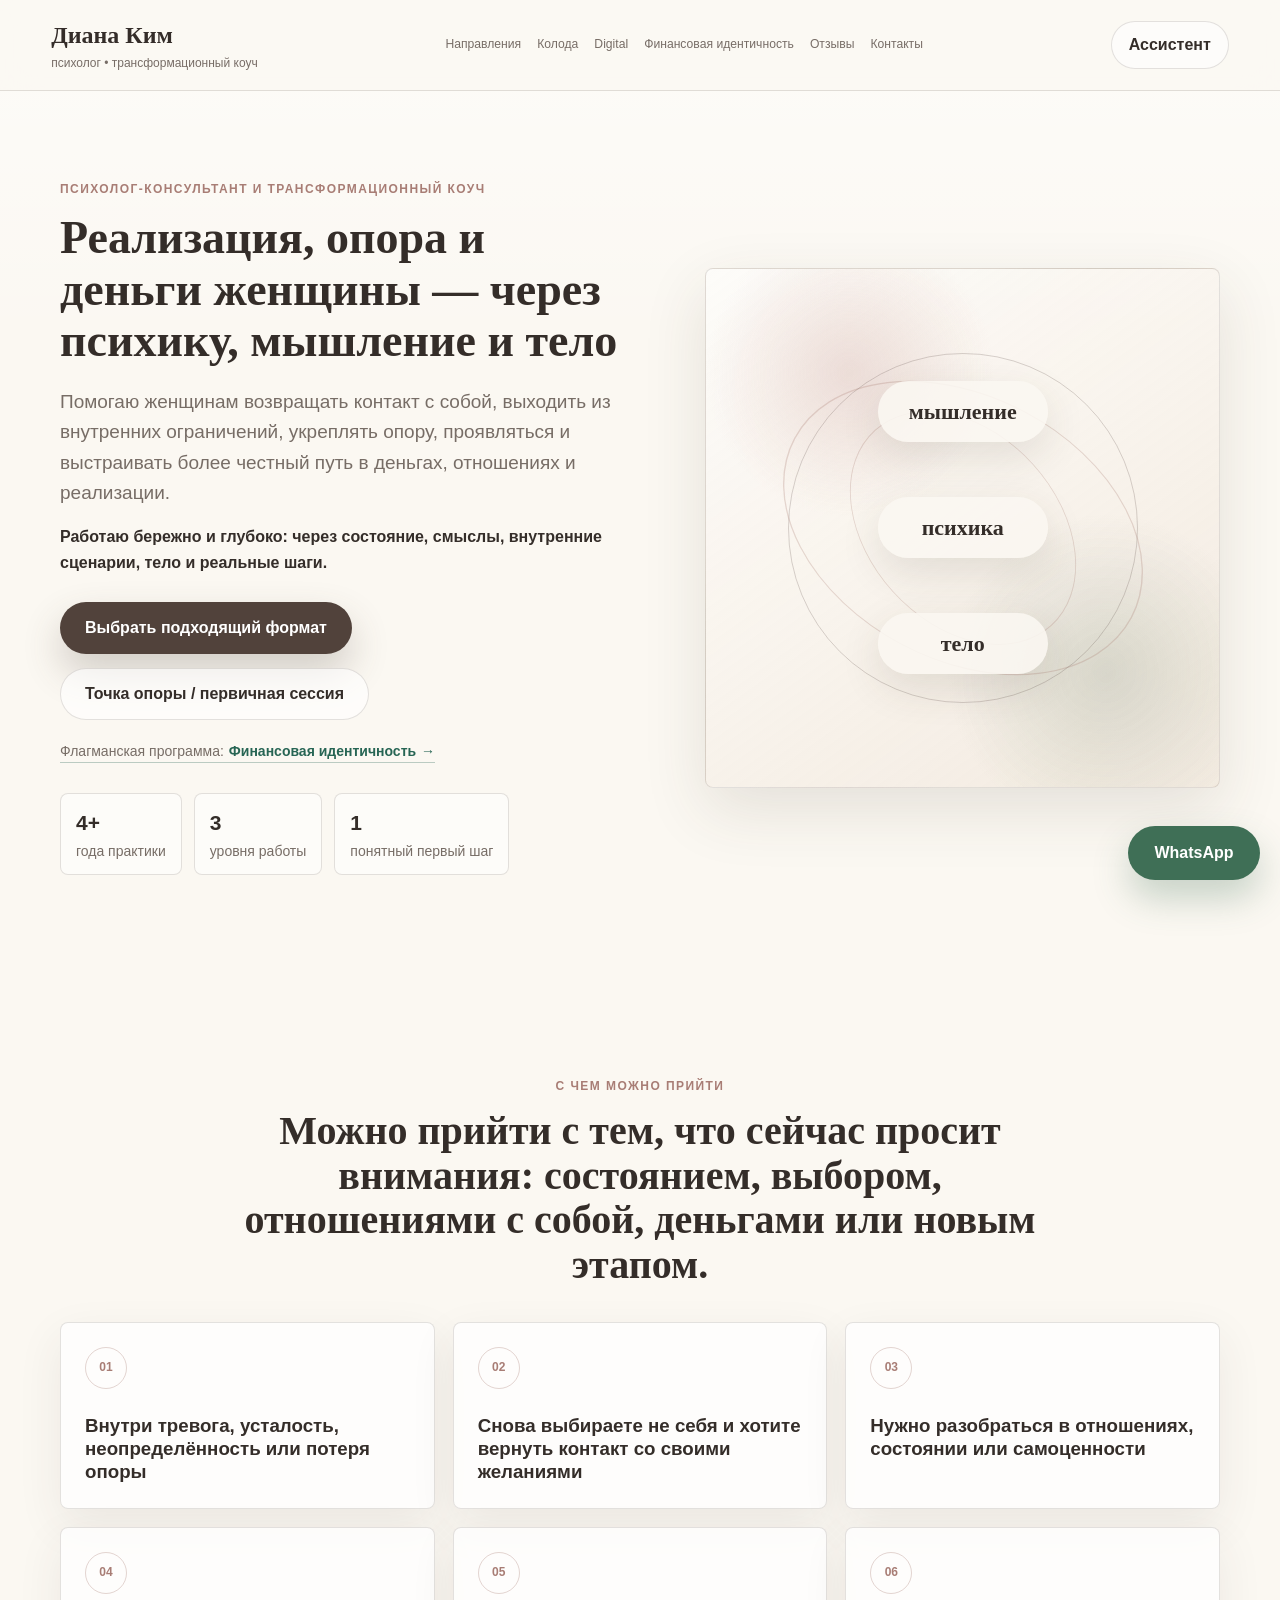
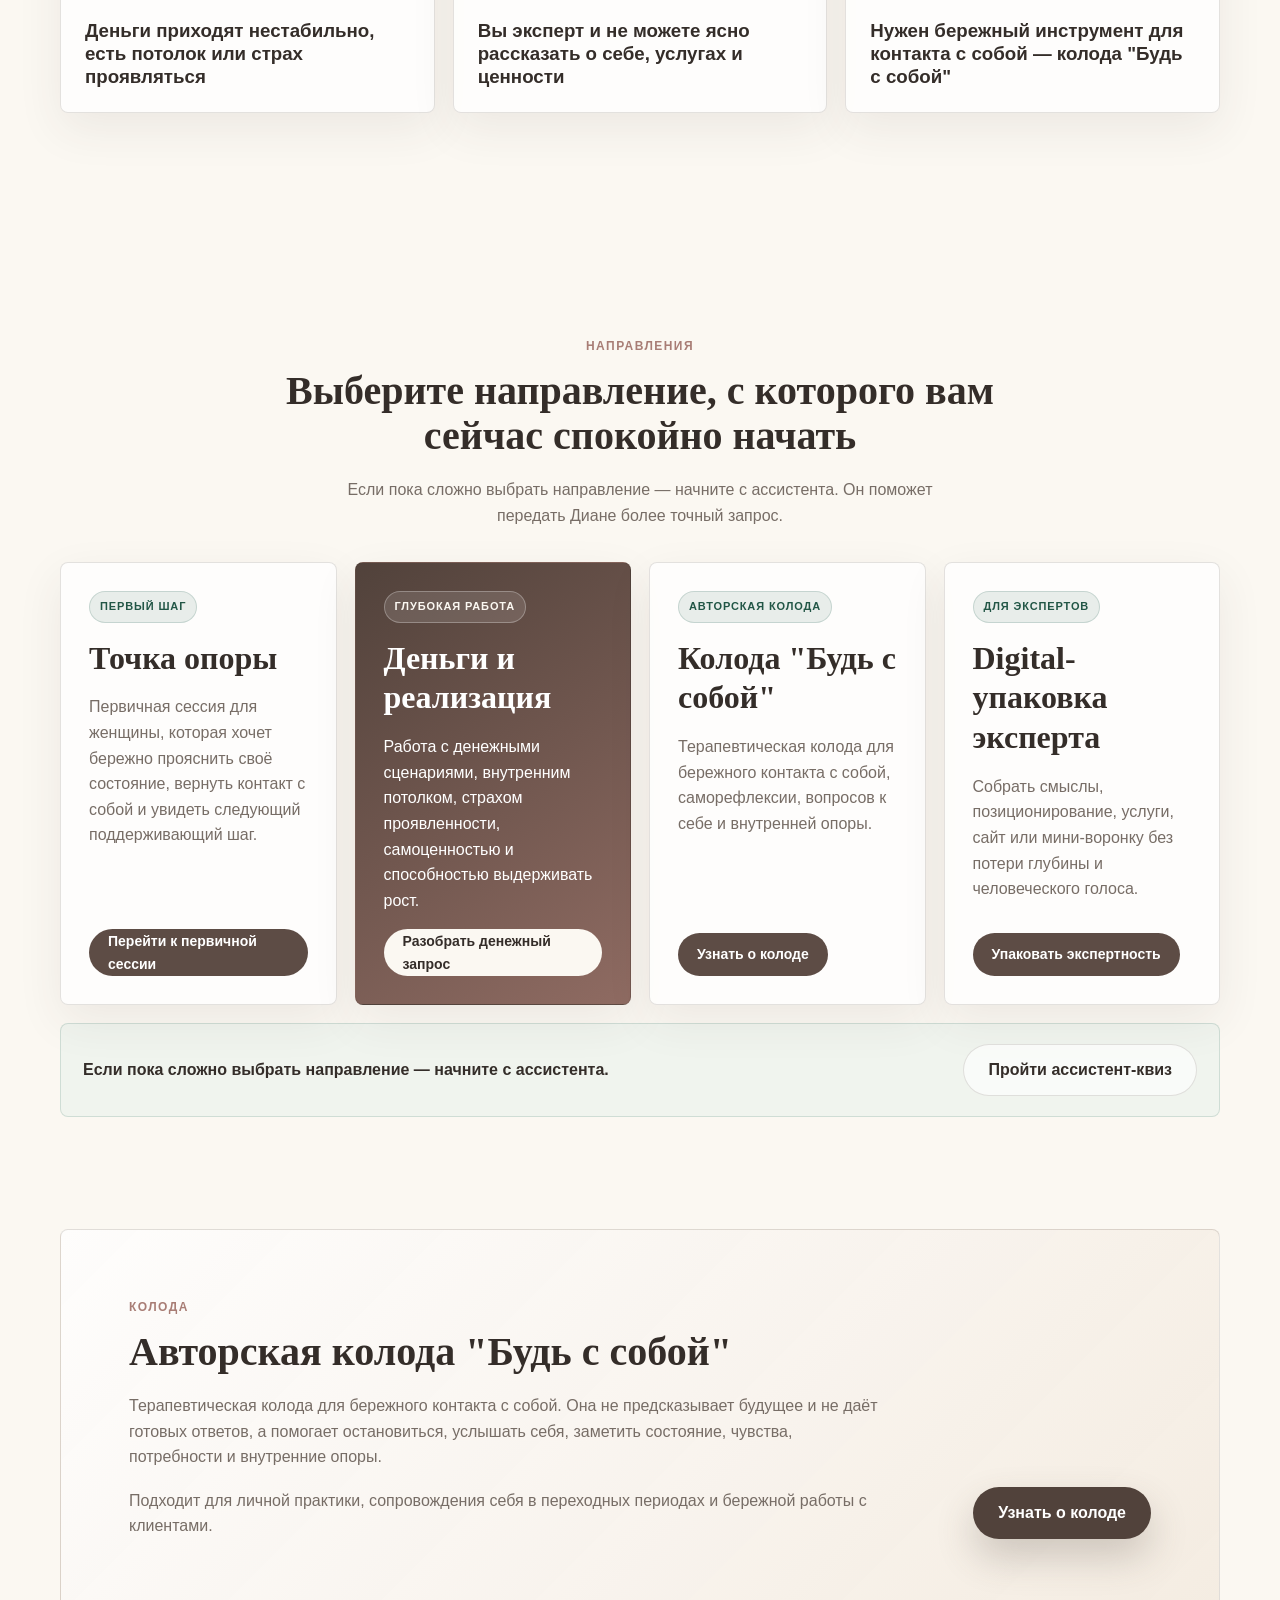
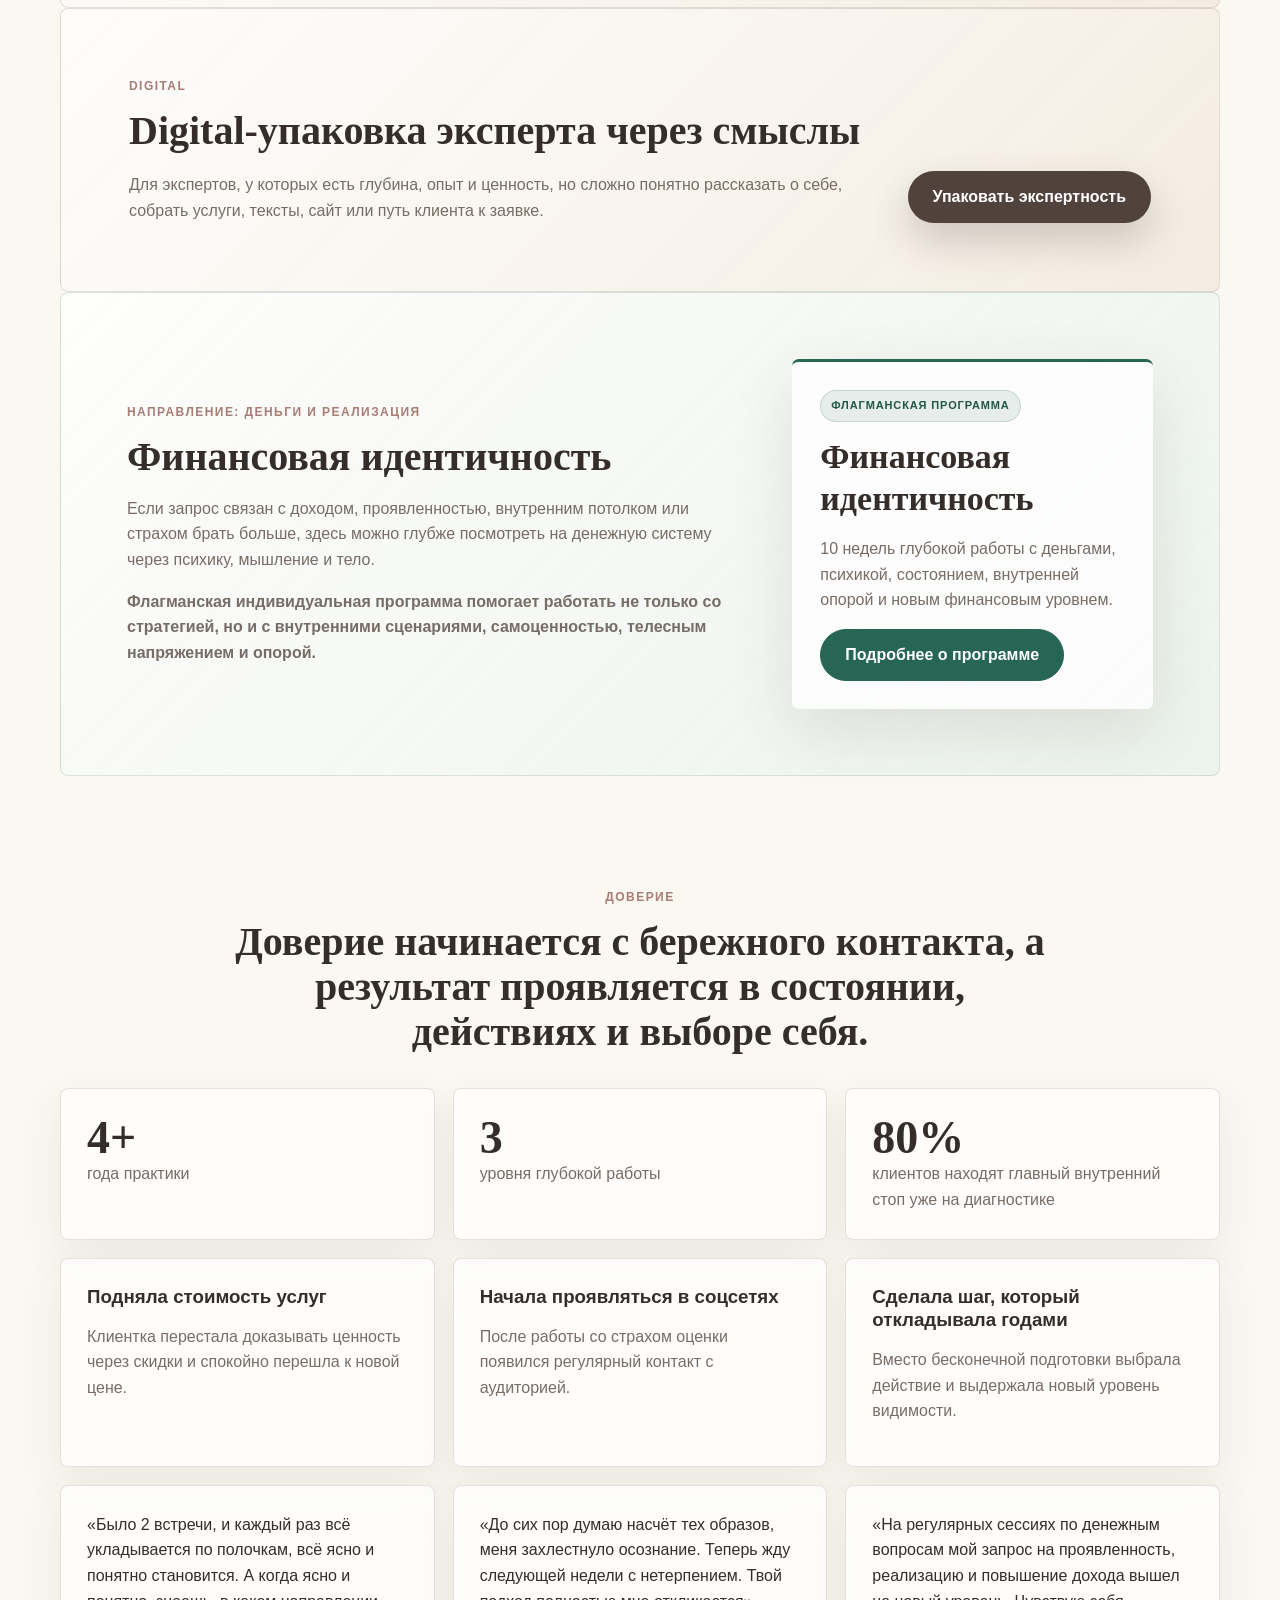
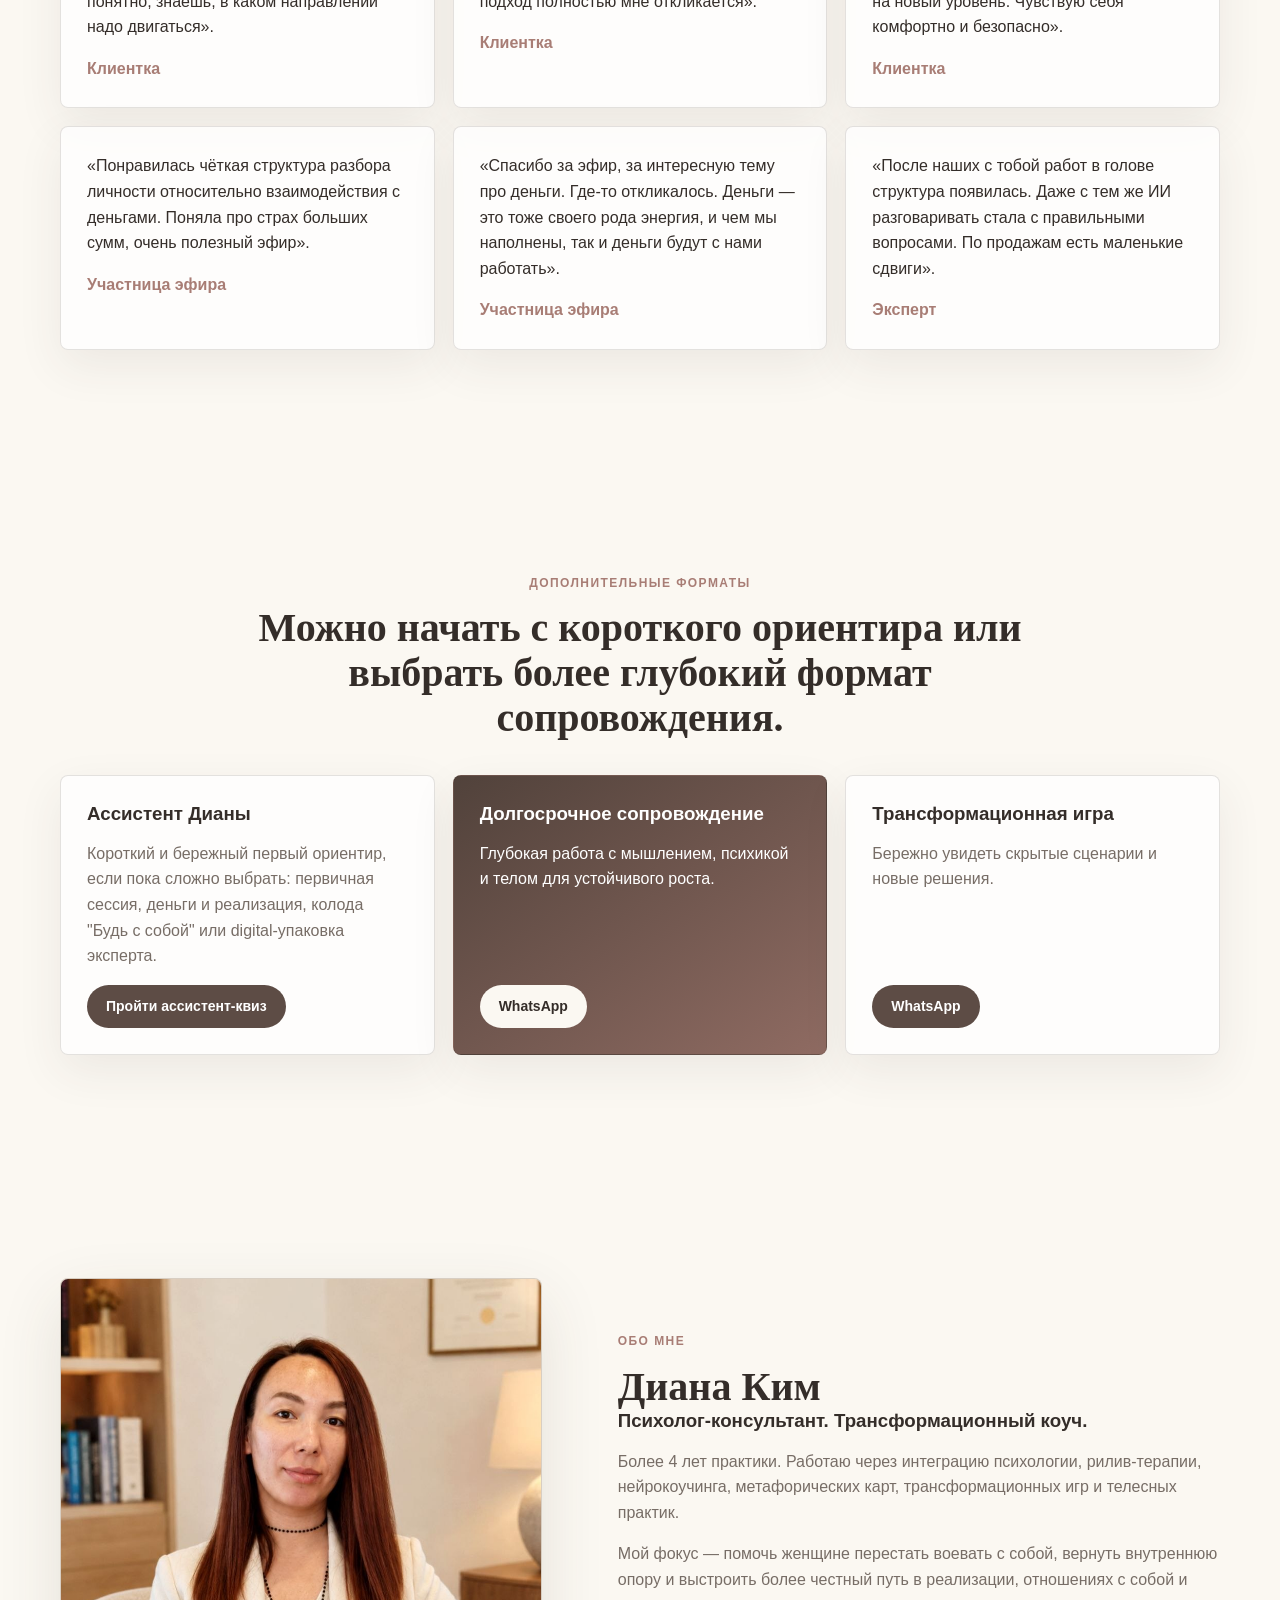
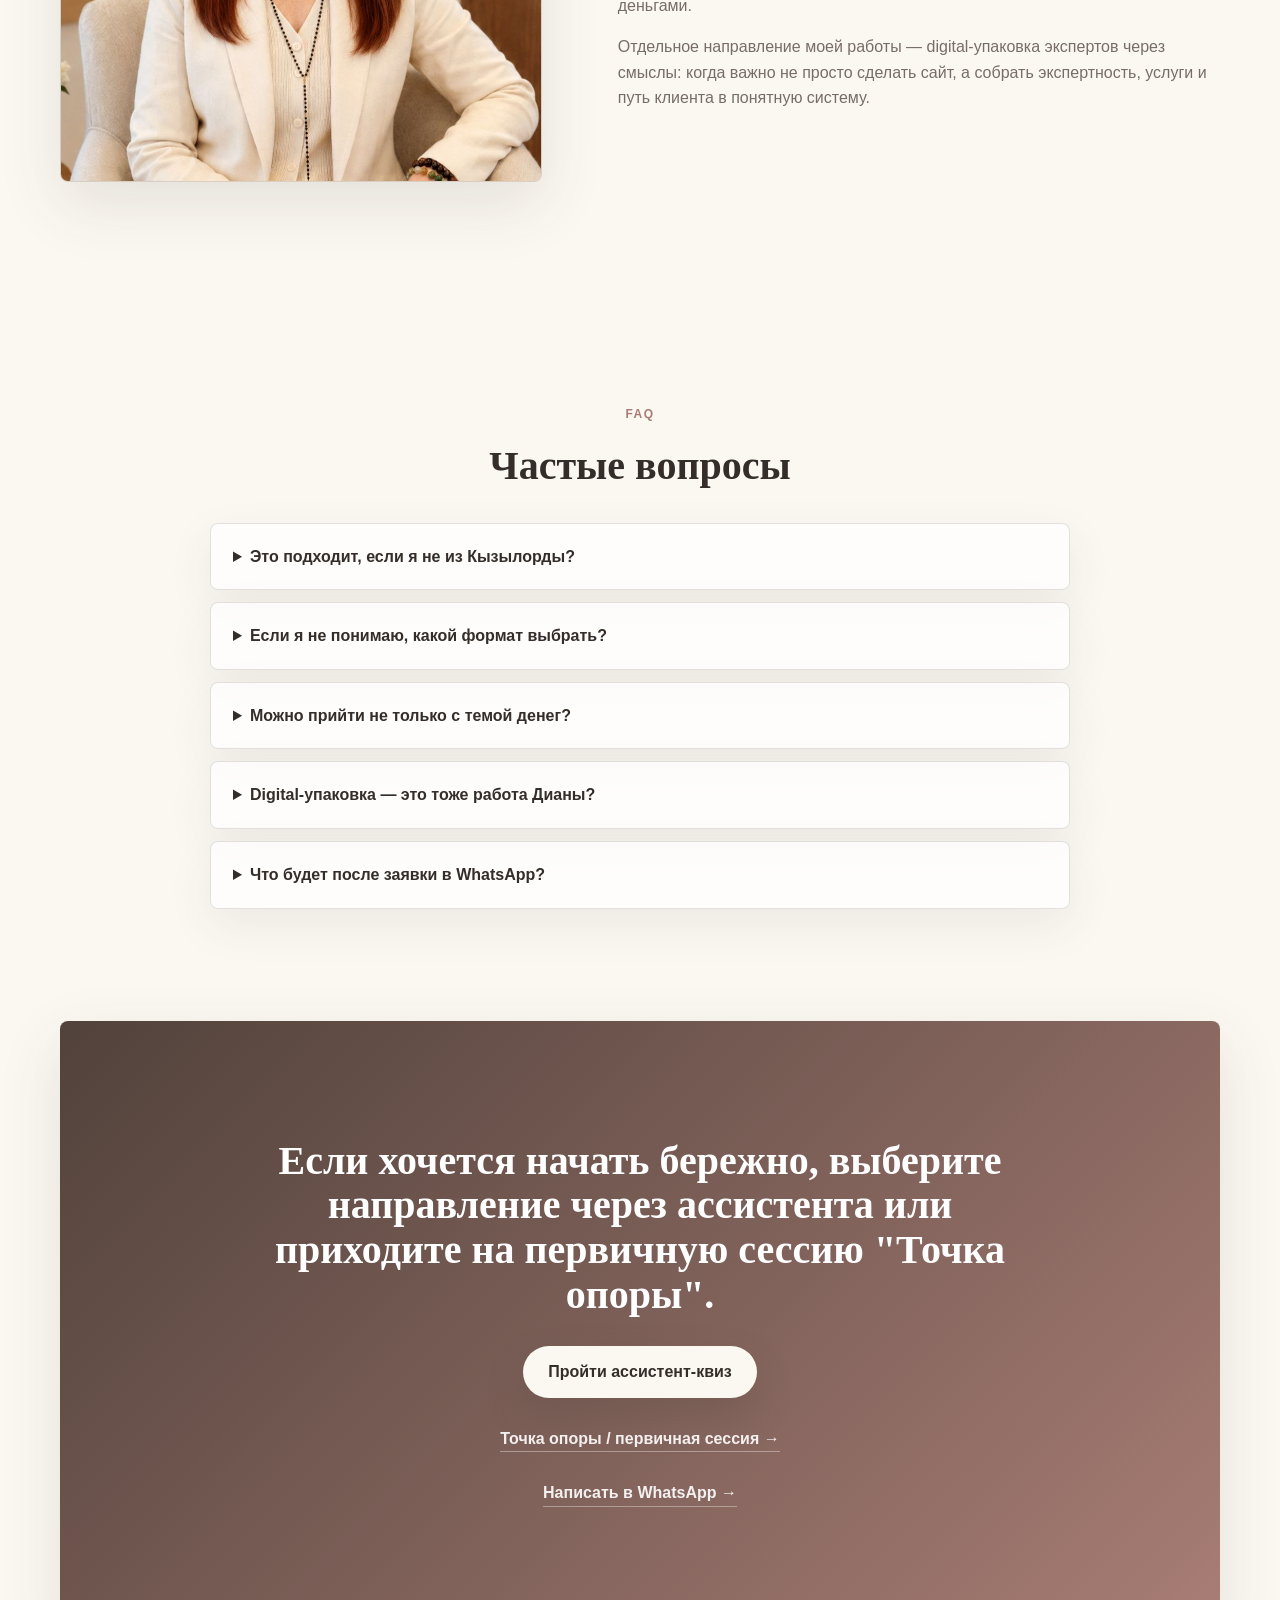
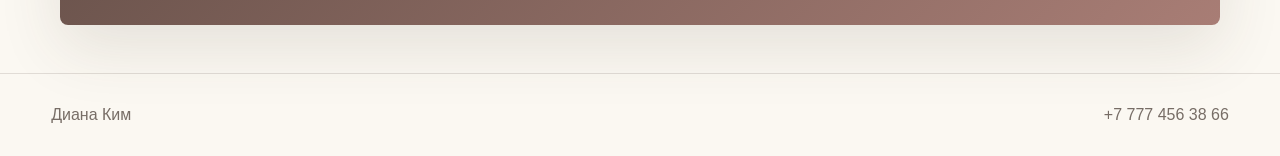
==== commit 78cabbb0: "Update index.html" ====
--- a/index.html
+++ b/index.html
@@ -8,7 +8,7 @@
   <meta property="og:type" content="website">
   <title>Диана Ким | Психолог Кызылорда и онлайн</title>
   <script>document.documentElement.classList.add('js');</script>
-  <link rel="stylesheet" href="style.css">
+  <link rel="stylesheet" href="style.css?v=20260712">
 </head>
 <body>
   <a class="wa-float js-wa" href="https://wa.me/77774563866?text=%D0%97%D0%B4%D1%80%D0%B0%D0%B2%D1%81%D1%82%D0%B2%D1%83%D0%B9%D1%82%D0%B5%2C%20%D0%94%D0%B8%D0%B0%D0%BD%D0%B0.%20%D0%A5%D0%BE%D1%87%D1%83%20%D0%B2%D1%8B%D0%B1%D1%80%D0%B0%D1%82%D1%8C%20%D0%BF%D0%BE%D0%B4%D1%85%D0%BE%D0%B4%D1%8F%D1%89%D0%B8%D0%B9%20%D1%84%D0%BE%D1%80%D0%BC%D0%B0%D1%82%20%D0%B8%20%D0%BF%D0%B5%D1%80%D0%B5%D0%B4%D0%B0%D1%82%D1%8C%20%D1%81%D0%B2%D0%BE%D0%B9%20%D0%B7%D0%B0%D0%BF%D1%80%D0%BE%D1%81." aria-label="Написать Диане Ким в WhatsApp">WhatsApp</a>
--- a/style.css
+++ b/style.css
@@ -78,9 +78,11 @@
 
 .nav {
   display: flex;
-  gap: 24px;
+  flex-wrap: nowrap;
+  gap: clamp(10px, 1.25vw, 18px);
   color: var(--muted);
-  font-size: 14px;
+  font-size: clamp(12px, 0.95vw, 14px);
+  white-space: nowrap;
 }
 
 .nav a,
@@ -136,13 +138,14 @@
 
 h1 {
   max-width: 760px;
-  font-size: clamp(34px, 5vw, 58px);
-  line-height: 1.08;
+  font-size: clamp(30px, 4vw, 46px);
+  line-height: 1.12;
 }
 
 h2 {
   max-width: 820px;
-  font-size: clamp(31px, 4.6vw, 56px);
+  font-size: clamp(26px, 3.2vw, 40px);
+  line-height: 1.12;
 }
 
 h3 {
@@ -156,15 +159,22 @@
 
 .hero-subtitle {
   max-width: 660px;
-  margin: 24px 0 0;
-  font-size: clamp(17px, 2vw, 22px);
+  margin: 20px 0 0;
+  font-size: clamp(16px, 1.6vw, 19px);
+}
+
+.hero-note {
+  max-width: 610px;
+  margin: 16px 0 0;
+  color: var(--ink);
+  font-weight: 700;
 }
 
 .hero-actions {
   display: flex;
   flex-wrap: wrap;
   gap: 14px;
-  margin-top: 32px;
+  margin-top: 26px;
 }
 
 .btn {
@@ -302,8 +312,10 @@
 }
 
 .issue-grid,
+.request-cards,
 .method-grid,
 .case-grid,
+.direction-grid,
 .format-grid,
 .reviews,
 .trust-stats {
@@ -311,18 +323,18 @@
   gap: 18px;
 }
 
-.issue-grid {
+.issue-grid,
+.request-cards {
   grid-template-columns: repeat(3, 1fr);
 }
 
 .mini-card,
 .method-card,
 .case-card,
+.direction-card,
 .format-card,
 .reviews article,
 .trust-stats article,
-.chat-shell,
-.calc-box,
 .faq details {
   border: 1px solid var(--line);
   border-radius: 8px;
@@ -334,6 +346,7 @@
 .mini-card:hover,
 .method-card:hover,
 .case-card:hover,
+.direction-card:hover,
 .format-card:hover,
 .reviews article:hover {
   transform: translateY(-5px);
@@ -434,46 +447,69 @@
   font-size: 14px;
 }
 
-.diagnost {
-  width: min(940px, calc(100% - 36px));
-}
-
-.chat-shell,
-.calc-box {
-  padding: clamp(22px, 5vw, 42px);
-}
-
-.chat-log {
-  display: grid;
-  gap: 12px;
-  max-height: 340px;
-  overflow: auto;
-  padding-right: 4px;
-}
-
-.bubble {
-  width: fit-content;
-  max-width: min(680px, 86%);
-  padding: 14px 17px;
+.direction-grid {
+  grid-template-columns: repeat(4, 1fr);
+}
+
+.direction-card {
+  display: flex;
+  flex-direction: column;
+  align-items: flex-start;
+  min-height: 330px;
+  padding: 28px;
+}
+
+.direction-card h3 {
+  margin-top: 16px;
+  font-family: Georgia, "Times New Roman", serif;
+  font-size: clamp(24px, 2.8vw, 32px);
+}
+
+.direction-card p {
+  flex: 1;
+}
+
+.direction-card.featured .program-badge {
+  color: var(--milk);
+  border-color: rgba(255,255,255,0.28);
+  background: rgba(255,255,255,0.12);
+}
+
+.assistant-strip {
+  display: flex;
+  flex-wrap: wrap;
+  align-items: center;
+  justify-content: space-between;
+  gap: 16px;
+  margin-top: 18px;
+  padding: 20px 22px;
+  border: 1px solid rgba(39, 101, 84, 0.16);
   border-radius: 8px;
-  line-height: 1.45;
-}
-
-.bubble.bot {
-  background: rgba(241,231,219,0.86);
-}
-
-.bubble.user {
-  justify-self: end;
-  color: #fff;
-  background: #5b4a43;
-}
-
-.chat-form {
-  display: grid;
-  grid-template-columns: 1fr auto;
-  gap: 12px;
-  margin-top: 18px;
+  background: rgba(226,239,233,0.46);
+}
+
+.assistant-strip p {
+  margin: 0;
+  color: var(--ink);
+  font-weight: 700;
+}
+
+.focus-card {
+  padding: clamp(38px, 6vw, 68px);
+  border: 1px solid var(--line);
+  border-radius: 8px;
+  background: linear-gradient(135deg, rgba(255,255,255,0.74), rgba(241,231,219,0.7));
+}
+
+.focus-card {
+  display: grid;
+  grid-template-columns: minmax(0, 1fr) auto;
+  gap: 24px;
+  align-items: end;
+}
+
+.focus-card .section-head p:not(.eyebrow) {
+  max-width: 760px;
 }
 
 input {
@@ -492,58 +528,6 @@
   box-shadow: 0 0 0 4px rgba(168,125,117,0.1);
 }
 
-.analysis {
-  margin-top: 24px;
-  padding-top: 24px;
-  border-top: 1px solid var(--line);
-}
-
-.analysis h3 {
-  font-family: Georgia, serif;
-  font-size: clamp(27px, 4vw, 40px);
-}
-
-.analysis ul {
-  padding-left: 20px;
-  color: var(--muted);
-}
-
-.calculator {
-  width: min(900px, calc(100% - 36px));
-}
-
-.calc-box {
-  display: grid;
-  grid-template-columns: repeat(2, 1fr);
-  gap: 16px;
-}
-
-.calc-result {
-  padding: 22px;
-  border: 1px solid var(--line);
-  border-radius: 8px;
-  background: rgba(255,255,255,0.58);
-}
-
-.calc-result span {
-  display: block;
-  color: var(--muted);
-  font-size: 14px;
-}
-
-.calc-result strong {
-  display: block;
-  margin-top: 4px;
-  font-family: Georgia, serif;
-  font-size: clamp(28px, 5vw, 42px);
-}
-
-.calc-box p,
-.calc-box .btn {
-  grid-column: 1 / -1;
-  justify-self: start;
-}
-
 .trust-stats {
   grid-template-columns: repeat(3, 1fr);
   margin-bottom: 18px;
@@ -590,7 +574,7 @@
 }
 
 .format-grid {
-  grid-template-columns: repeat(4, 1fr);
+  grid-template-columns: repeat(3, 1fr);
 }
 
 .format-card {
@@ -688,10 +672,6 @@
 }
 
 /* Флагманская программа: спокойный изумрудный акцент внутри текущей палитры */
-.nav {
-  gap: clamp(12px, 1.6vw, 24px);
-}
-
 .nav-program,
 .hero-program-link,
 .final-program-link {
@@ -830,68 +810,6 @@
   color: #fff;
   background: #3f6f56;
   box-shadow: 0 18px 36px rgba(63,111,86,0.28);
-  font-weight: 800;
-}
-
-.lead-modal[hidden] {
-  display: none;
-}
-
-.lead-modal {
-  position: fixed;
-  inset: 0;
-  z-index: 50;
-  display: grid;
-  place-items: center;
-  padding: 18px;
-}
-
-.modal-backdrop {
-  position: absolute;
-  inset: 0;
-  background: rgba(35, 29, 26, 0.46);
-  backdrop-filter: blur(6px);
-}
-
-.modal-card {
-  position: relative;
-  width: min(510px, 100%);
-  padding: clamp(24px, 5vw, 38px);
-  border: 1px solid var(--line);
-  border-radius: 8px;
-  background: var(--milk);
-  box-shadow: 0 30px 90px rgba(35,29,26,0.24);
-}
-
-.modal-card h2 {
-  font-size: clamp(30px, 5vw, 44px);
-}
-
-.modal-close {
-  position: absolute;
-  top: 12px;
-  right: 14px;
-  width: 38px;
-  height: 38px;
-  border: 1px solid var(--line);
-  border-radius: 50%;
-  background: rgba(255,255,255,0.66);
-  cursor: pointer;
-  font-size: 25px;
-}
-
-.lead-form {
-  display: grid;
-  gap: 12px;
-  margin-top: 18px;
-}
-
-.lead-form label,
-.calc-box label {
-  display: grid;
-  gap: 7px;
-  color: var(--muted);
-  font-size: 14px;
   font-weight: 800;
 }
 
@@ -1136,7 +1054,8 @@
     display: none;
   }
 
-  .program-bridge {
+  .program-bridge,
+  .focus-card {
     grid-template-columns: 1fr;
   }
 
@@ -1161,6 +1080,7 @@
   .method-grid,
   .case-grid,
   .reviews,
+  .direction-grid,
   .format-grid,
   .trust-stats,
   .request-grid,
@@ -1197,19 +1117,27 @@
 
   .hero,
   .section,
-  .final-cta,
-  .diagnost,
-  .calculator {
+  .final-cta {
     width: min(100% - 28px, 1160px);
   }
 
   .hero {
-    padding-top: 34px;
+    padding: 26px 0 30px;
   }
 
   .hero h1 {
-    font-size: clamp(30px, 9vw, 40px);
-    line-height: 1.1;
+    font-size: clamp(24px, 6.8vw, 30px);
+    line-height: 1.13;
+  }
+
+  .hero-program-link,
+  .hero-stats {
+    display: none;
+  }
+
+  h2 {
+    font-size: clamp(24px, 6.3vw, 30px);
+    line-height: 1.15;
   }
 
   .program-bridge {
@@ -1222,12 +1150,12 @@
   }
 
   .hero-actions,
-  .chat-form,
-  .calc-box,
   .issue-grid,
+  .request-cards,
   .method-grid,
   .case-grid,
   .reviews,
+  .direction-grid,
   .format-grid,
   .trust-stats,
   .soft-list,
@@ -1237,6 +1165,18 @@
     grid-template-columns: 1fr;
   }
 
+  .focus-card {
+    padding: 28px 20px;
+  }
+
+  .assistant-strip {
+    align-items: stretch;
+  }
+
+  .assistant-strip .btn {
+    width: 100%;
+  }
+
   .soft-list,
   .request-grid,
   .steps-grid {
@@ -1258,16 +1198,15 @@
     text-align: center;
   }
 
-  .btn,
-  .calc-box .btn {
-    width: 100%;
-  }
-
   .hero-panel,
   .portrait {
     min-height: 330px;
   }
 
+  .hero-panel {
+    display: none;
+  }
+
   .core-model {
     width: 280px;
   }
@@ -1293,11 +1232,6 @@
 
   .bubble {
     max-width: 94%;
-  }
-
-  .calc-box p,
-  .calc-box .btn {
-    grid-column: auto;
   }
 
   .format-card {
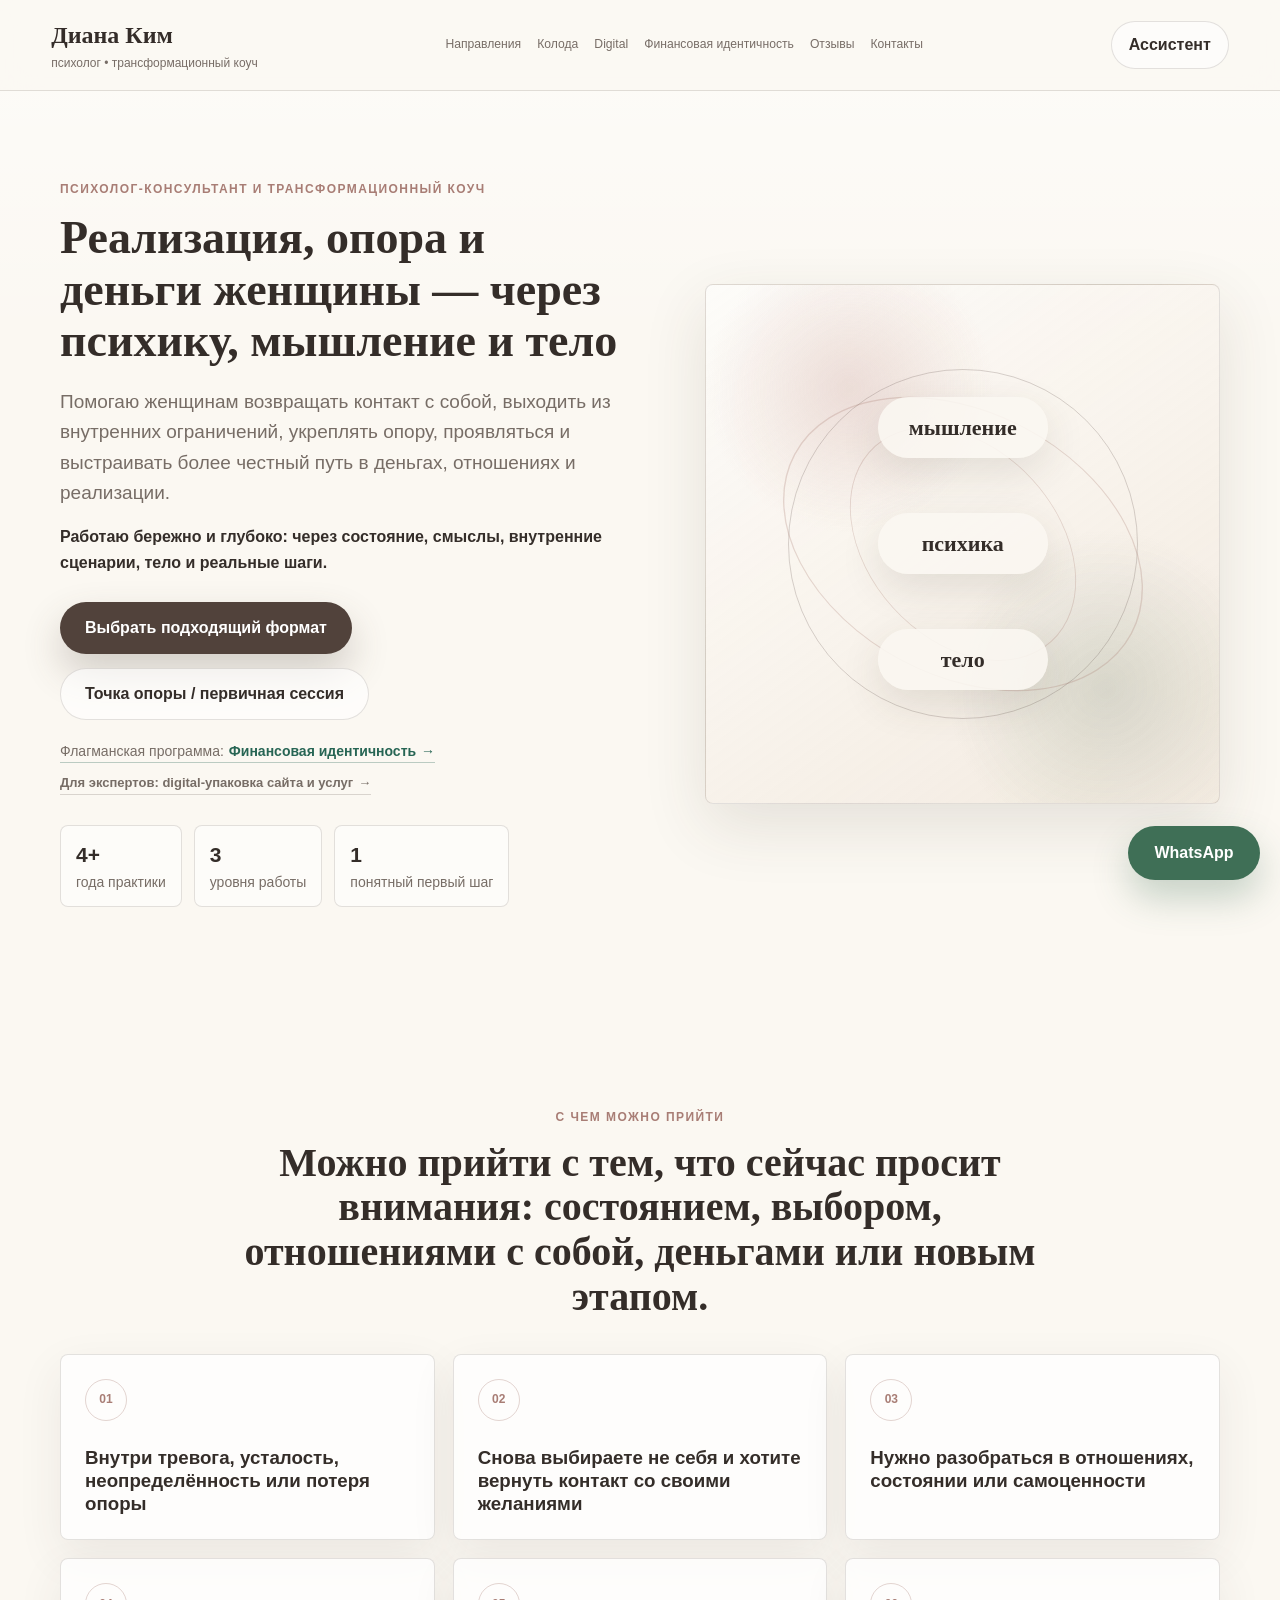
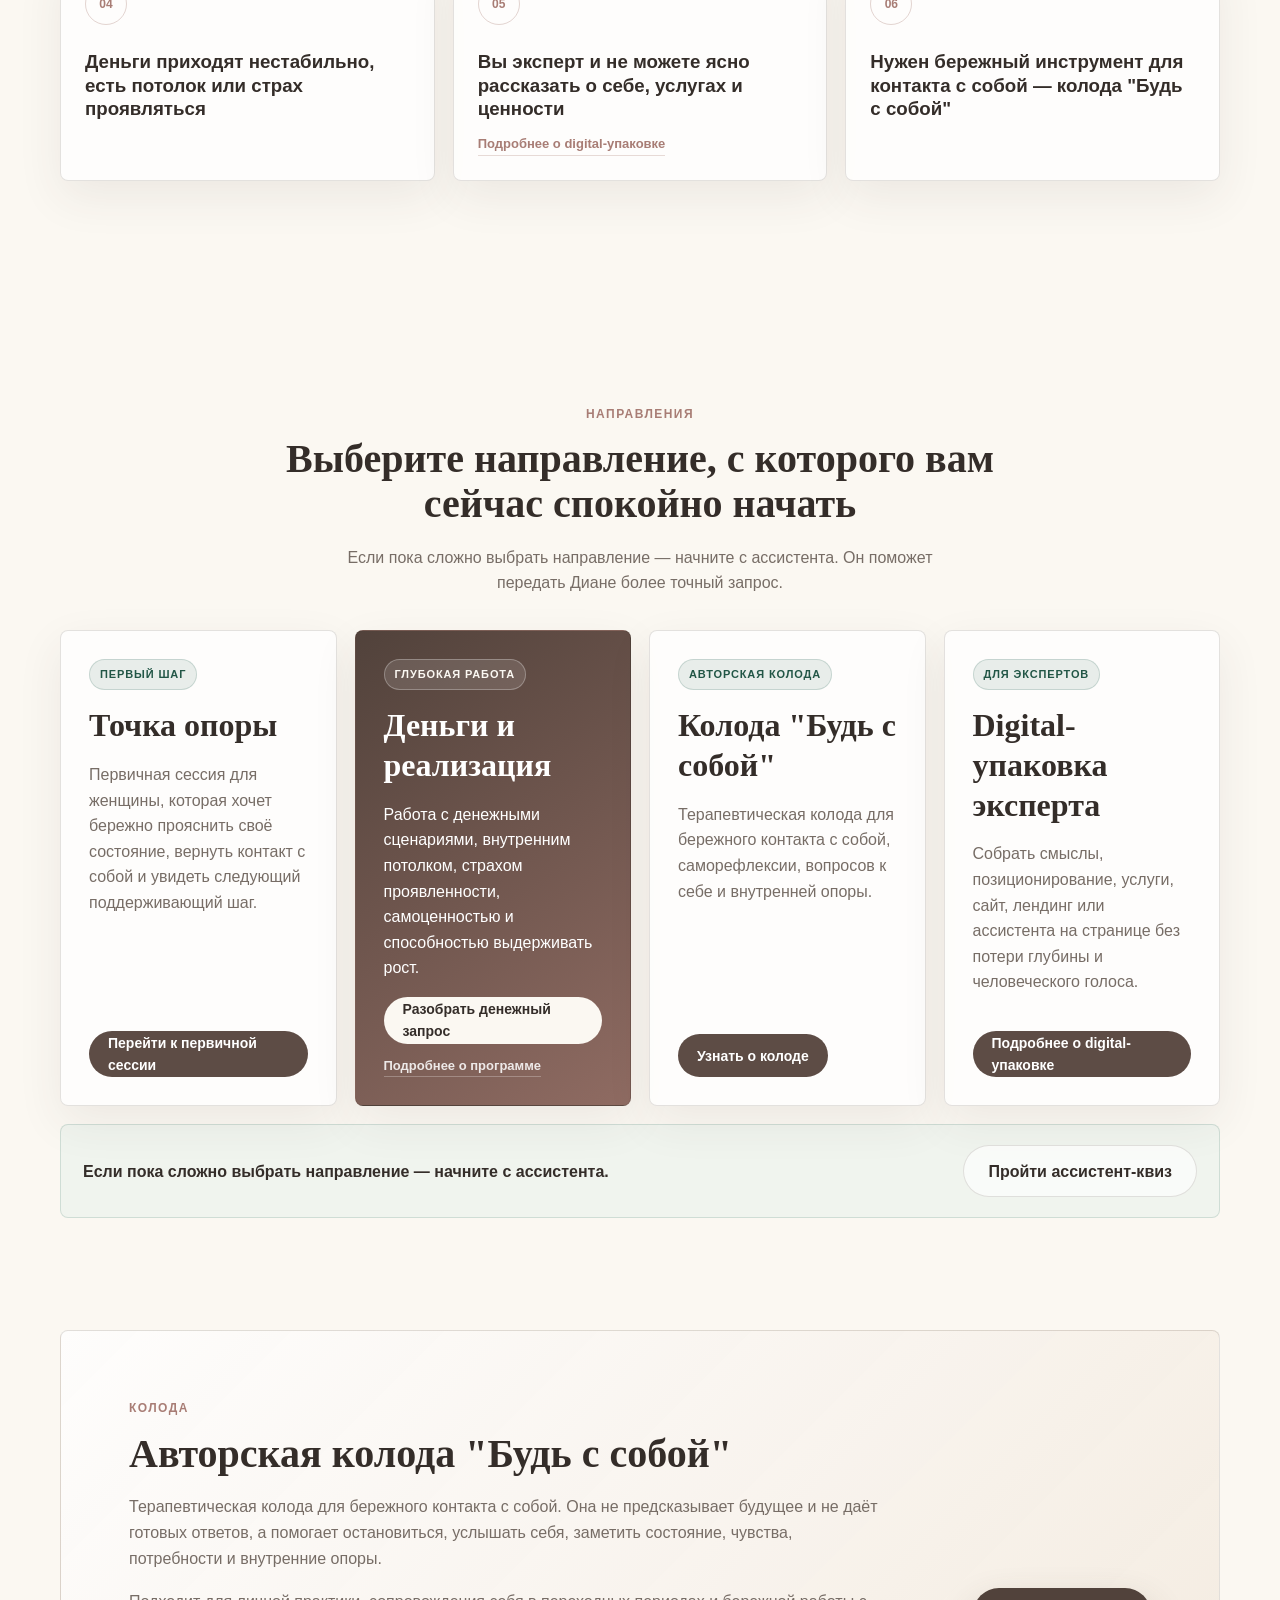
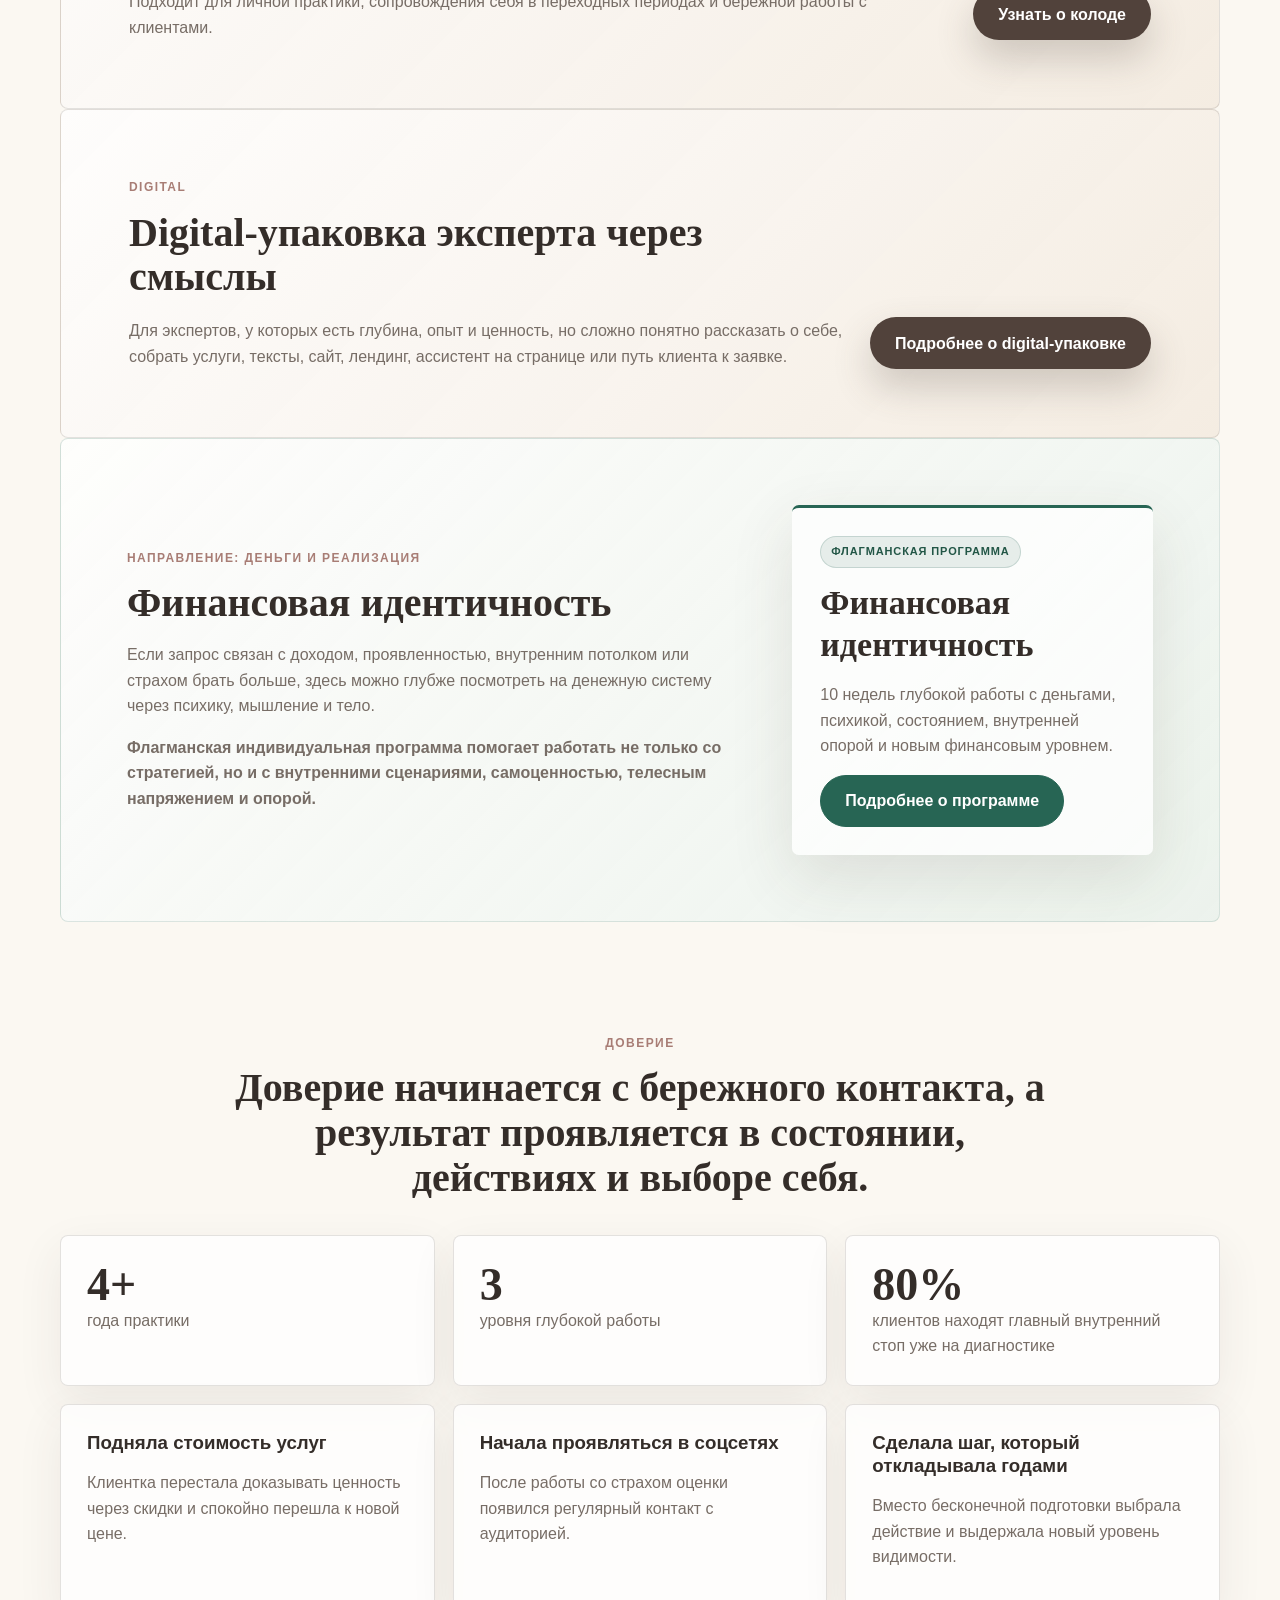
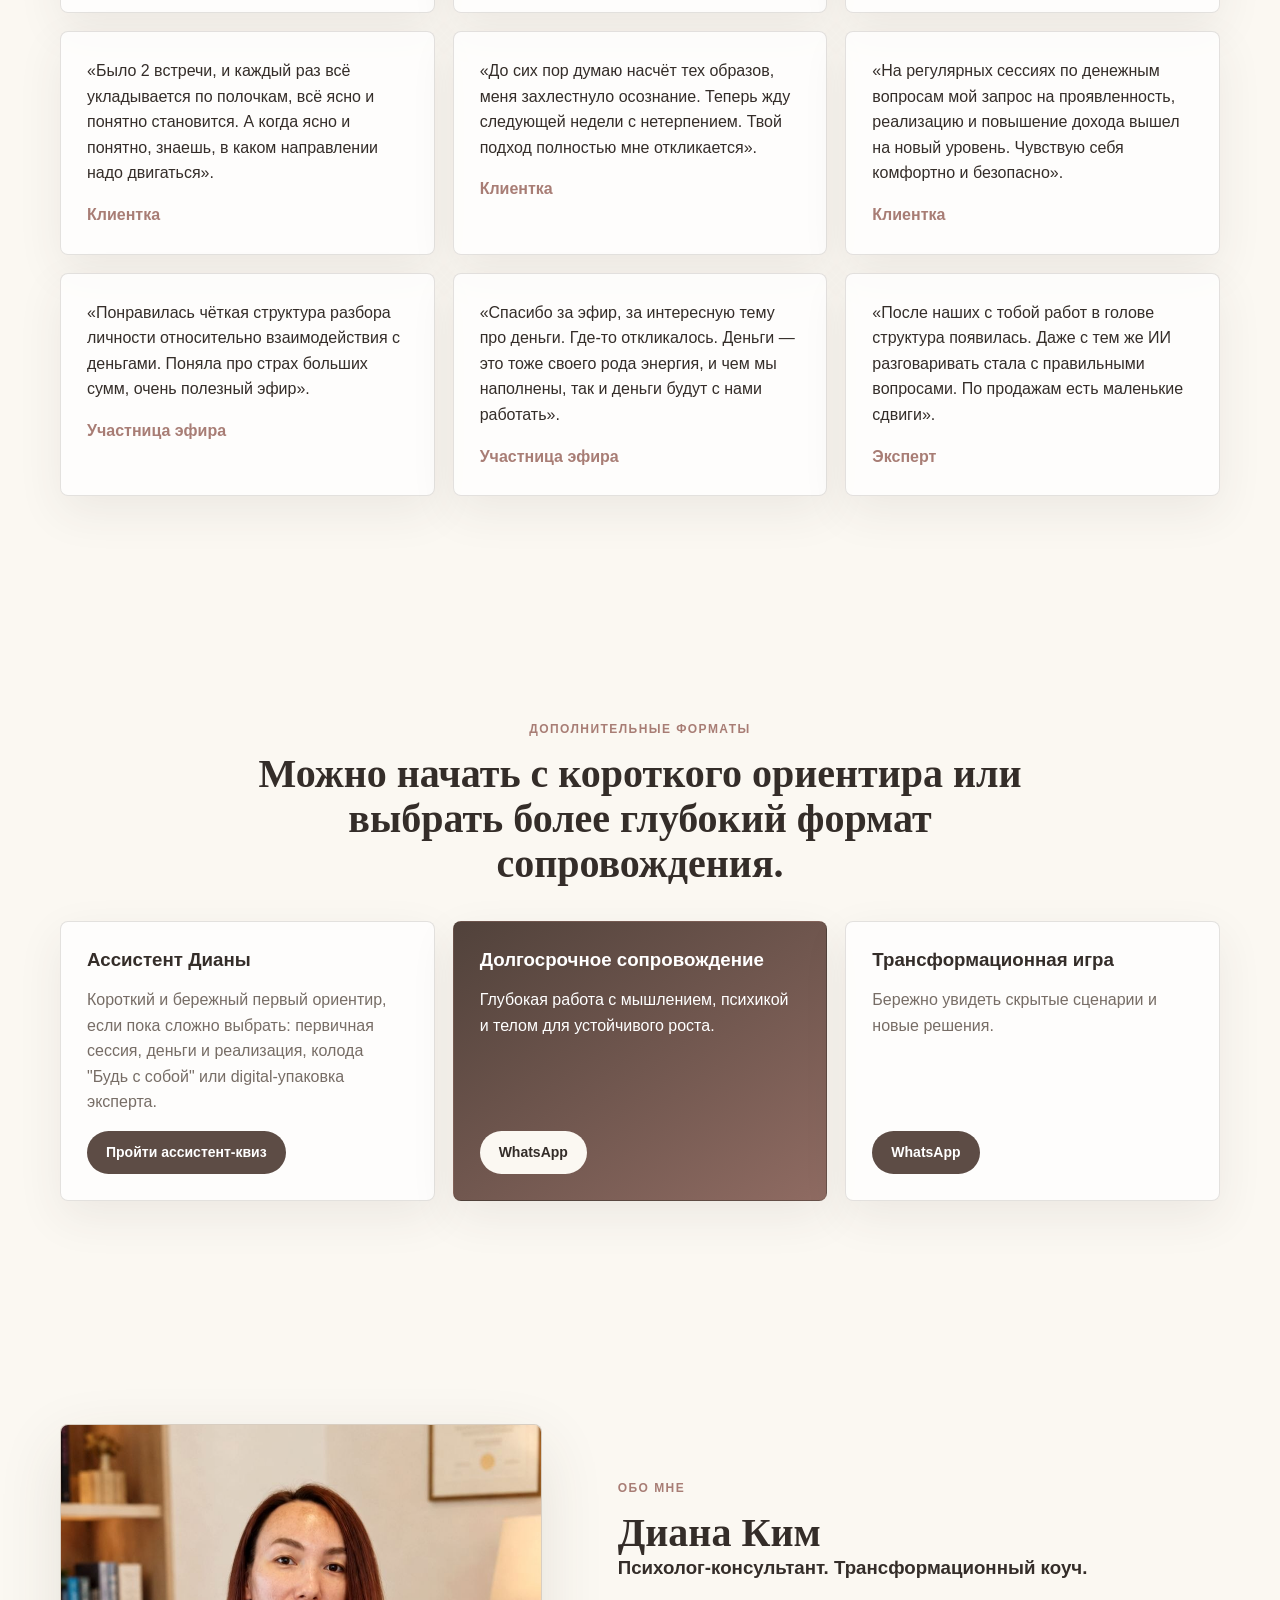
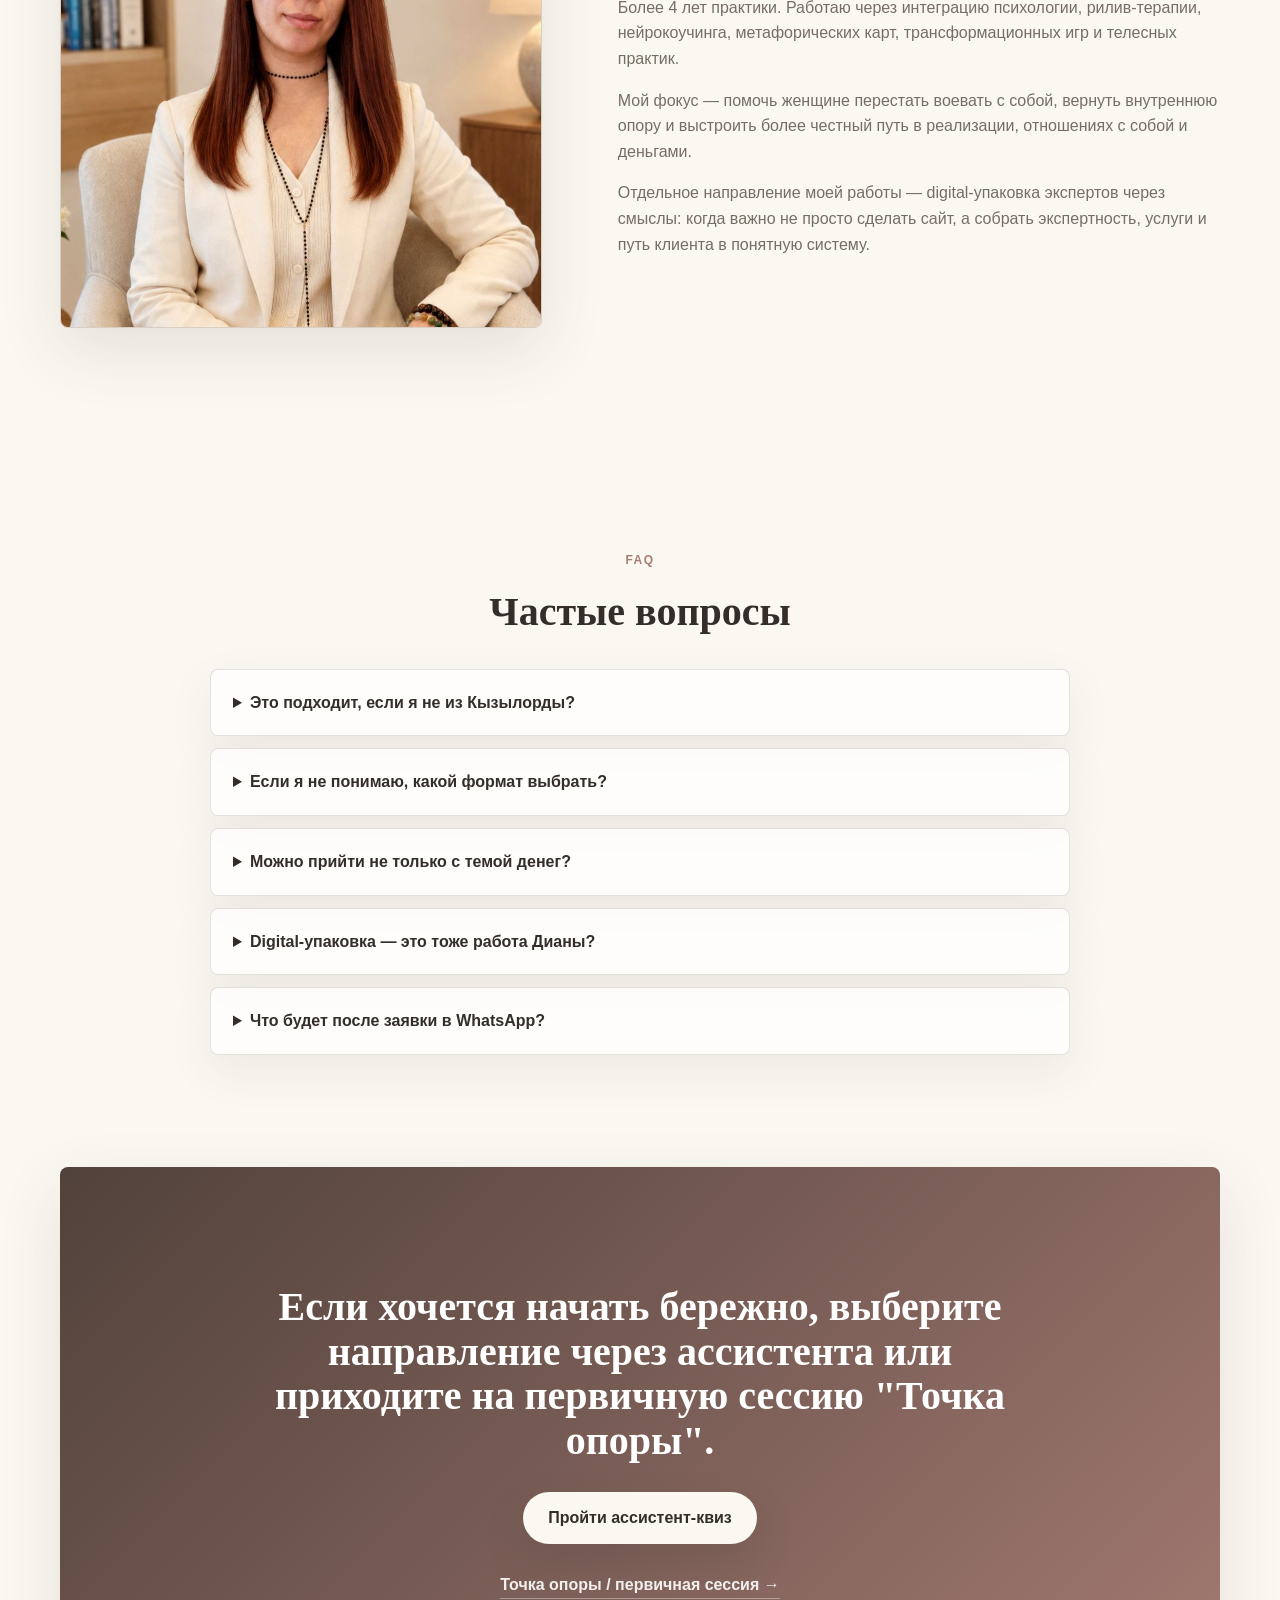
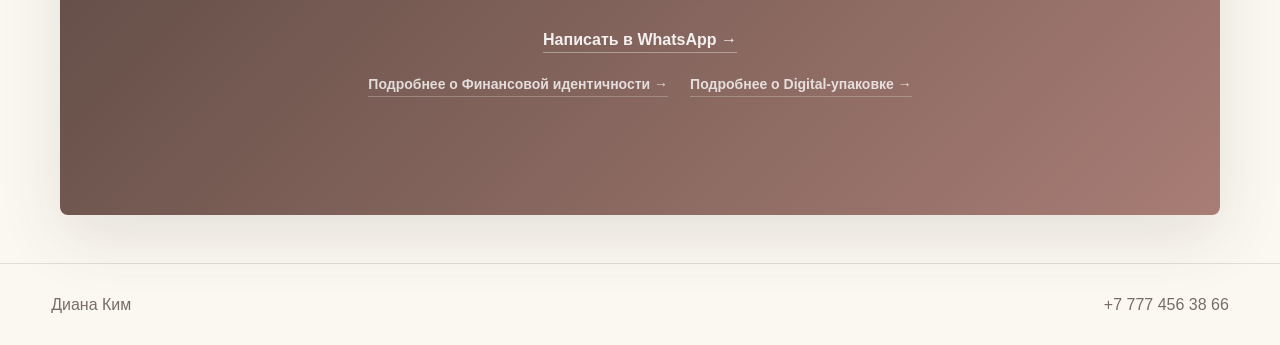
==== commit 347fa481: "Clarify homepage routes" ====
--- a/index.html
+++ b/index.html
@@ -8,7 +8,7 @@
   <meta property="og:type" content="website">
   <title>Диана Ким | Психолог Кызылорда и онлайн</title>
   <script>document.documentElement.classList.add('js');</script>
-  <link rel="stylesheet" href="style.css?v=20260712">
+  <link rel="stylesheet" href="style.css?v=20260718">
 </head>
 <body>
   <a class="wa-float js-wa" href="https://wa.me/77774563866?text=%D0%97%D0%B4%D1%80%D0%B0%D0%B2%D1%81%D1%82%D0%B2%D1%83%D0%B9%D1%82%D0%B5%2C%20%D0%94%D0%B8%D0%B0%D0%BD%D0%B0.%20%D0%A5%D0%BE%D1%87%D1%83%20%D0%B2%D1%8B%D0%B1%D1%80%D0%B0%D1%82%D1%8C%20%D0%BF%D0%BE%D0%B4%D1%85%D0%BE%D0%B4%D1%8F%D1%89%D0%B8%D0%B9%20%D1%84%D0%BE%D1%80%D0%BC%D0%B0%D1%82%20%D0%B8%20%D0%BF%D0%B5%D1%80%D0%B5%D0%B4%D0%B0%D1%82%D1%8C%20%D1%81%D0%B2%D0%BE%D0%B9%20%D0%B7%D0%B0%D0%BF%D1%80%D0%BE%D1%81." aria-label="Написать Диане Ким в WhatsApp">WhatsApp</a>
@@ -22,7 +22,7 @@
       <a href="#directions">Направления</a>
       <a href="#deck">Колода</a>
       <a href="#digital">Digital</a>
-      <a href="#money">Финансовая идентичность</a>
+      <a href="https://expertpack.github.io/financial-identity/">Финансовая идентичность</a>
       <a href="#trust">Отзывы</a>
       <a href="#contact">Контакты</a>
     </nav>
@@ -43,6 +43,9 @@
         <a class="hero-program-link" href="https://expertpack.github.io/financial-identity/">
           <span>Флагманская программа:</span> Финансовая идентичность <span aria-hidden="true">→</span>
         </a>
+        <a class="hero-route-link" href="https://expertpack.github.io/digitalpack/">
+          Для экспертов: digital-упаковка сайта и услуг <span aria-hidden="true">→</span>
+        </a>
         <div class="hero-stats">
           <span><strong>4+</strong> года практики</span>
           <span><strong>3</strong> уровня работы</span>
@@ -68,7 +71,7 @@
         <article class="mini-card"><span>02</span><h3>Снова выбираете не себя и хотите вернуть контакт со своими желаниями</h3></article>
         <article class="mini-card"><span>03</span><h3>Нужно разобраться в отношениях, состоянии или самоценности</h3></article>
         <article class="mini-card"><span>04</span><h3>Деньги приходят нестабильно, есть потолок или страх проявляться</h3></article>
-        <article class="mini-card"><span>05</span><h3>Вы эксперт и не можете ясно рассказать о себе, услугах и ценности</h3></article>
+        <article class="mini-card"><span>05</span><h3>Вы эксперт и не можете ясно рассказать о себе, услугах и ценности</h3><a class="mini-link" href="https://expertpack.github.io/digitalpack/">Подробнее о digital-упаковке</a></article>
         <article class="mini-card"><span>06</span><h3>Нужен бережный инструмент для контакта с собой — колода "Будь с собой"</h3></article>
       </div>
     </section>
@@ -91,6 +94,7 @@
           <h3>Деньги и реализация</h3>
           <p>Работа с денежными сценариями, внутренним потолком, страхом проявленности, самоценностью и способностью выдерживать рост.</p>
           <a class="btn btn-small" href="assistant-diana-quiz/">Разобрать денежный запрос</a>
+          <a class="card-text-link" href="https://expertpack.github.io/financial-identity/">Подробнее о программе</a>
         </article>
         <article class="direction-card">
           <span class="program-badge">Авторская колода</span>
@@ -101,8 +105,8 @@
         <article class="direction-card">
           <span class="program-badge">Для экспертов</span>
           <h3>Digital-упаковка эксперта</h3>
-          <p>Собрать смыслы, позиционирование, услуги, сайт или мини-воронку без потери глубины и человеческого голоса.</p>
-          <a class="btn btn-small" href="assistant-diana-quiz/">Упаковать экспертность</a>
+          <p>Собрать смыслы, позиционирование, услуги, сайт, лендинг или ассистента на странице без потери глубины и человеческого голоса.</p>
+          <a class="btn btn-small" href="https://expertpack.github.io/digitalpack/">Подробнее о digital-упаковке</a>
         </article>
       </div>
       <div class="assistant-strip">
@@ -125,9 +129,9 @@
       <div class="section-head align-left">
         <p class="eyebrow">Digital</p>
         <h2>Digital-упаковка эксперта через смыслы</h2>
-        <p>Для экспертов, у которых есть глубина, опыт и ценность, но сложно понятно рассказать о себе, собрать услуги, тексты, сайт или путь клиента к заявке.</p>
-      </div>
-      <a class="btn btn-primary" href="assistant-diana-quiz/">Упаковать экспертность</a>
+        <p>Для экспертов, у которых есть глубина, опыт и ценность, но сложно понятно рассказать о себе, собрать услуги, тексты, сайт, лендинг, ассистент на странице или путь клиента к заявке.</p>
+      </div>
+      <a class="btn btn-primary" href="https://expertpack.github.io/digitalpack/">Подробнее о digital-упаковке</a>
     </section>
 
     <section class="section program-bridge money-program reveal" id="money" aria-labelledby="program-bridge-title">
@@ -205,7 +209,7 @@
         <details><summary>Это подходит, если я не из Кызылорды?</summary><p>Да. Работа возможна онлайн, поэтому вы можете пройти диагностику и сопровождение из любого города.</p></details>
         <details><summary>Если я не понимаю, какой формат выбрать?</summary><p>Начните с ассистент-квиза. Он задаст несколько вопросов и поможет передать Диане более точный запрос.</p></details>
         <details><summary>Можно прийти не только с темой денег?</summary><p>Да. Можно прийти с внутренним состоянием, отношениями, самоценностью, тревогой, поиском себя, реализацией или денежным запросом.</p></details>
-        <details><summary>Digital-упаковка — это тоже работа Дианы?</summary><p>Да. Это отдельное направление для экспертов, где соединяются распаковка смыслов, позиционирование, структура услуг, тексты и сайт, лендинг или мини-воронка.</p></details>
+        <details><summary>Digital-упаковка — это тоже работа Дианы?</summary><p>Да. Это отдельное направление для экспертов, где соединяются распаковка смыслов, позиционирование, структура услуг, тексты и сайт, лендинг, ассистент на странице или путь клиента к заявке.</p></details>
         <details><summary>Что будет после заявки в WhatsApp?</summary><p>Вы напишете Диане, получите уточняющие вопросы и сможете выбрать подходящий формат работы.</p></details>
       </div>
     </section>
@@ -215,6 +219,10 @@
       <a class="btn btn-primary" href="assistant-diana-quiz/">Пройти ассистент-квиз</a>
       <a class="final-program-link" href="razbor.html">Точка опоры / первичная сессия <span aria-hidden="true">→</span></a>
       <a class="final-program-link" href="https://wa.me/77774563866?text=%D0%97%D0%B4%D1%80%D0%B0%D0%B2%D1%81%D1%82%D0%B2%D1%83%D0%B9%D1%82%D0%B5%2C%20%D0%94%D0%B8%D0%B0%D0%BD%D0%B0.%20%D0%A5%D0%BE%D1%87%D1%83%20%D0%B2%D1%8B%D0%B1%D1%80%D0%B0%D1%82%D1%8C%20%D0%BF%D0%BE%D0%B4%D1%85%D0%BE%D0%B4%D1%8F%D1%89%D0%B8%D0%B9%20%D1%84%D0%BE%D1%80%D0%BC%D0%B0%D1%82%20%D0%B8%20%D0%BF%D0%B5%D1%80%D0%B5%D0%B4%D0%B0%D1%82%D1%8C%20%D1%81%D0%B2%D0%BE%D0%B9%20%D0%B7%D0%B0%D0%BF%D1%80%D0%BE%D1%81.">Написать в WhatsApp <span aria-hidden="true">→</span></a>
+      <div class="final-secondary-links" aria-label="Подробные страницы направлений">
+        <a href="https://expertpack.github.io/financial-identity/">Подробнее о Финансовой идентичности <span aria-hidden="true">→</span></a>
+        <a href="https://expertpack.github.io/digitalpack/">Подробнее о Digital-упаковке <span aria-hidden="true">→</span></a>
+      </div>
     </section>
   </main>
 
--- a/style.css
+++ b/style.css
@@ -700,6 +700,48 @@
   border-color: #276554;
 }
 
+.hero-route-link {
+  display: inline-flex;
+  width: fit-content;
+  align-items: center;
+  gap: 5px;
+  margin-top: 10px;
+  color: var(--muted);
+  font-size: 13px;
+  font-weight: 700;
+  border-bottom: 1px solid rgba(119, 109, 102, 0.26);
+  transition: color 0.22s ease, border-color 0.22s ease;
+}
+
+.hero-route-link:hover,
+.mini-link:hover,
+.card-text-link:hover {
+  color: var(--ink);
+  border-color: rgba(52, 45, 41, 0.42);
+}
+
+.mini-link,
+.card-text-link {
+  display: inline-flex;
+  width: fit-content;
+  margin-top: 14px;
+  color: var(--rose);
+  font-size: 13px;
+  font-weight: 800;
+  border-bottom: 1px solid rgba(168, 125, 117, 0.28);
+}
+
+.card-text-link {
+  margin-top: 12px;
+  color: rgba(255,255,255,0.86);
+  border-color: rgba(255,255,255,0.26);
+}
+
+.card-text-link:hover {
+  color: #fff;
+  border-color: rgba(255,255,255,0.72);
+}
+
 .program-bridge {
   display: grid;
   grid-template-columns: minmax(0, 1.25fr) minmax(300px, 0.75fr);
@@ -785,6 +827,27 @@
 .final-program-link:hover {
   color: #fff;
   border-color: #fff;
+}
+
+.final-secondary-links {
+  display: flex;
+  flex-wrap: wrap;
+  justify-content: center;
+  gap: 12px 22px;
+  margin-top: -8px;
+}
+
+.final-secondary-links a {
+  color: rgba(255,255,255,0.78);
+  font-size: 14px;
+  font-weight: 700;
+  border-bottom: 1px solid rgba(255,255,255,0.24);
+  transition: color 0.22s ease, border-color 0.22s ease;
+}
+
+.final-secondary-links a:hover {
+  color: #fff;
+  border-color: rgba(255,255,255,0.74);
 }
 
 .footer {
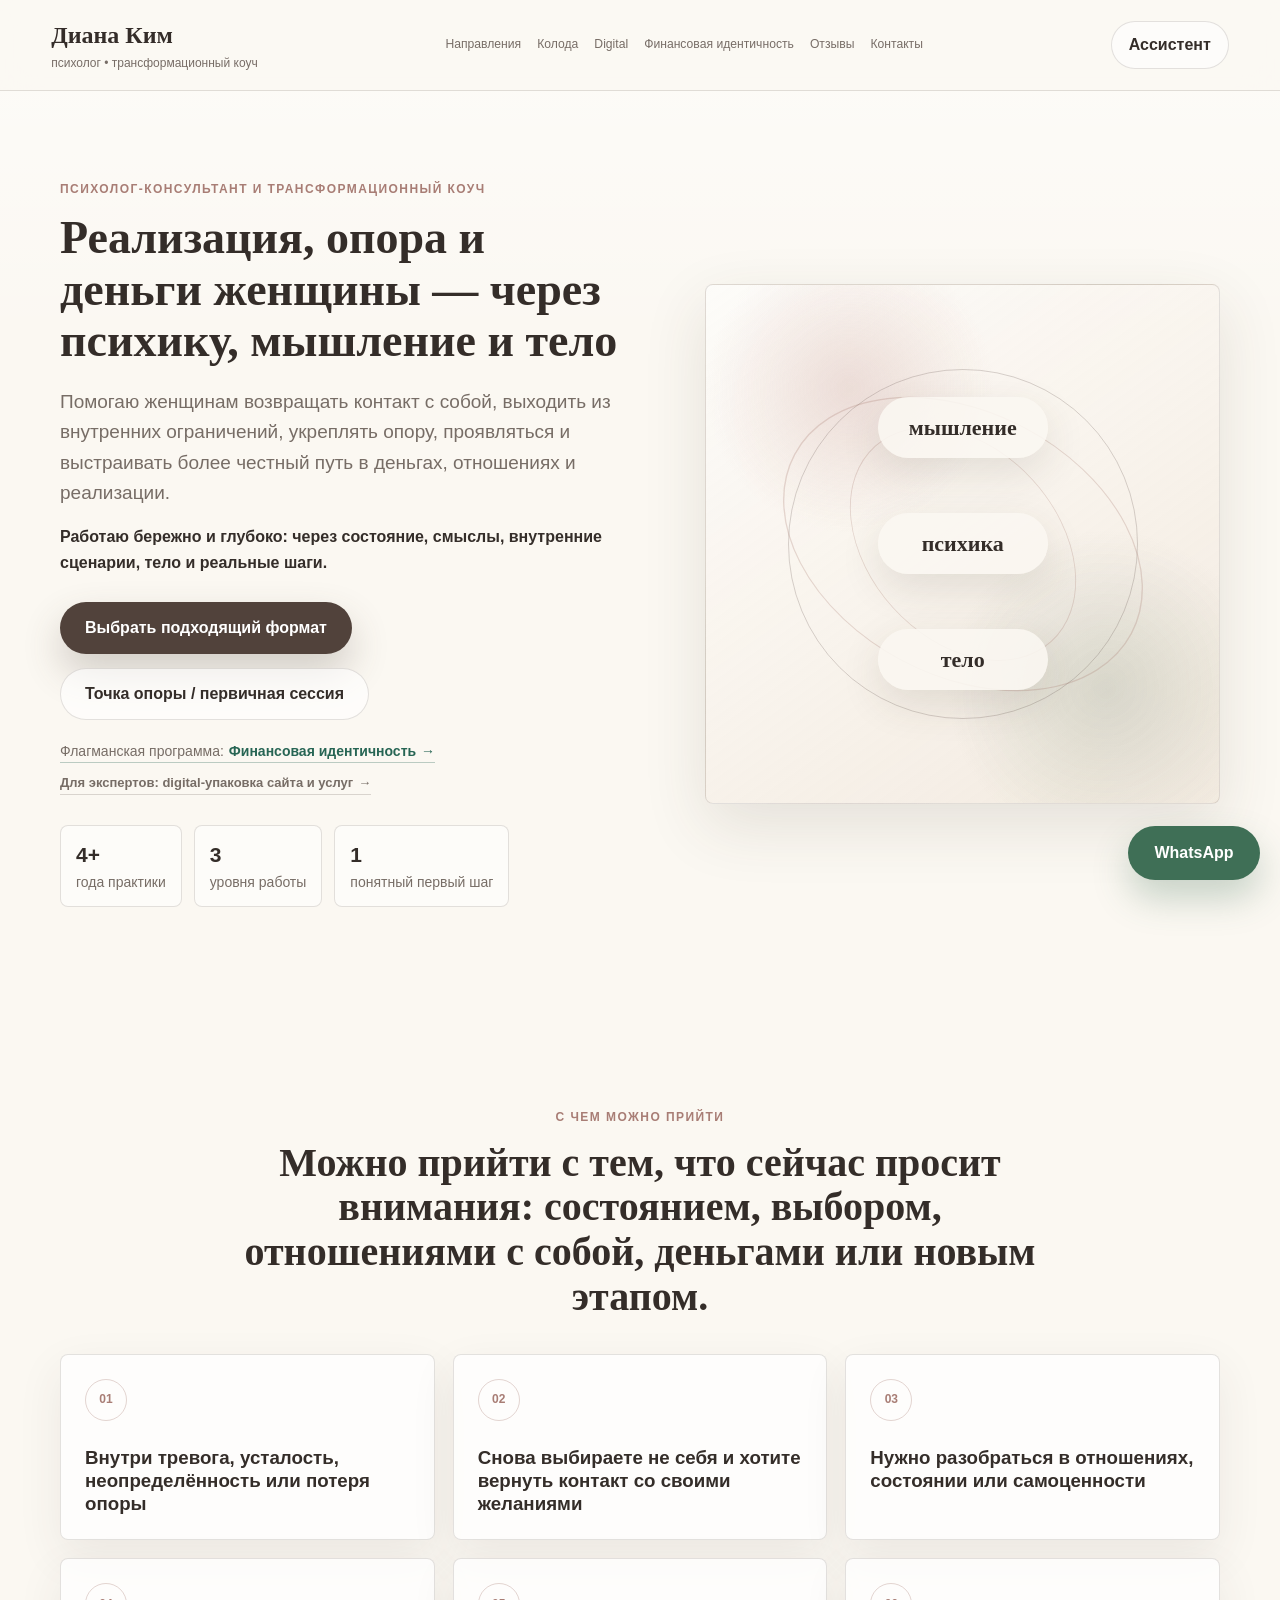
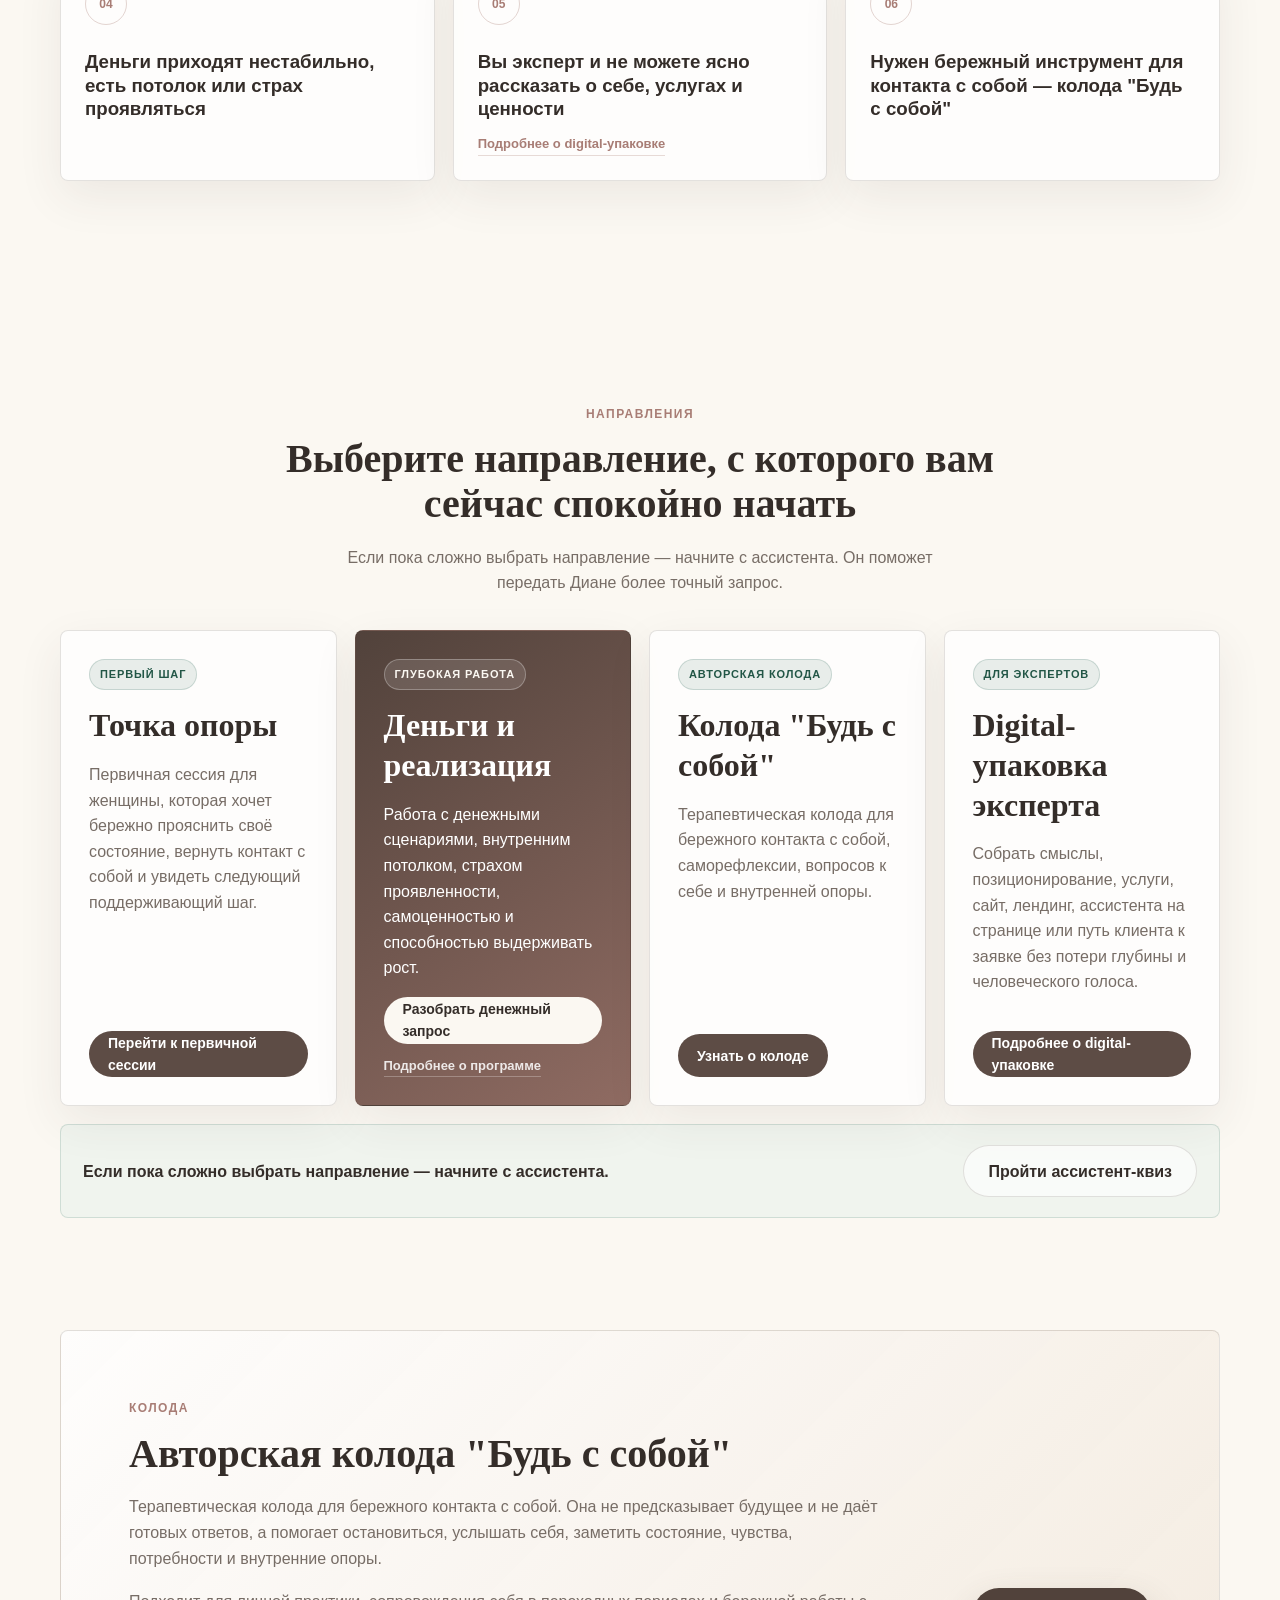
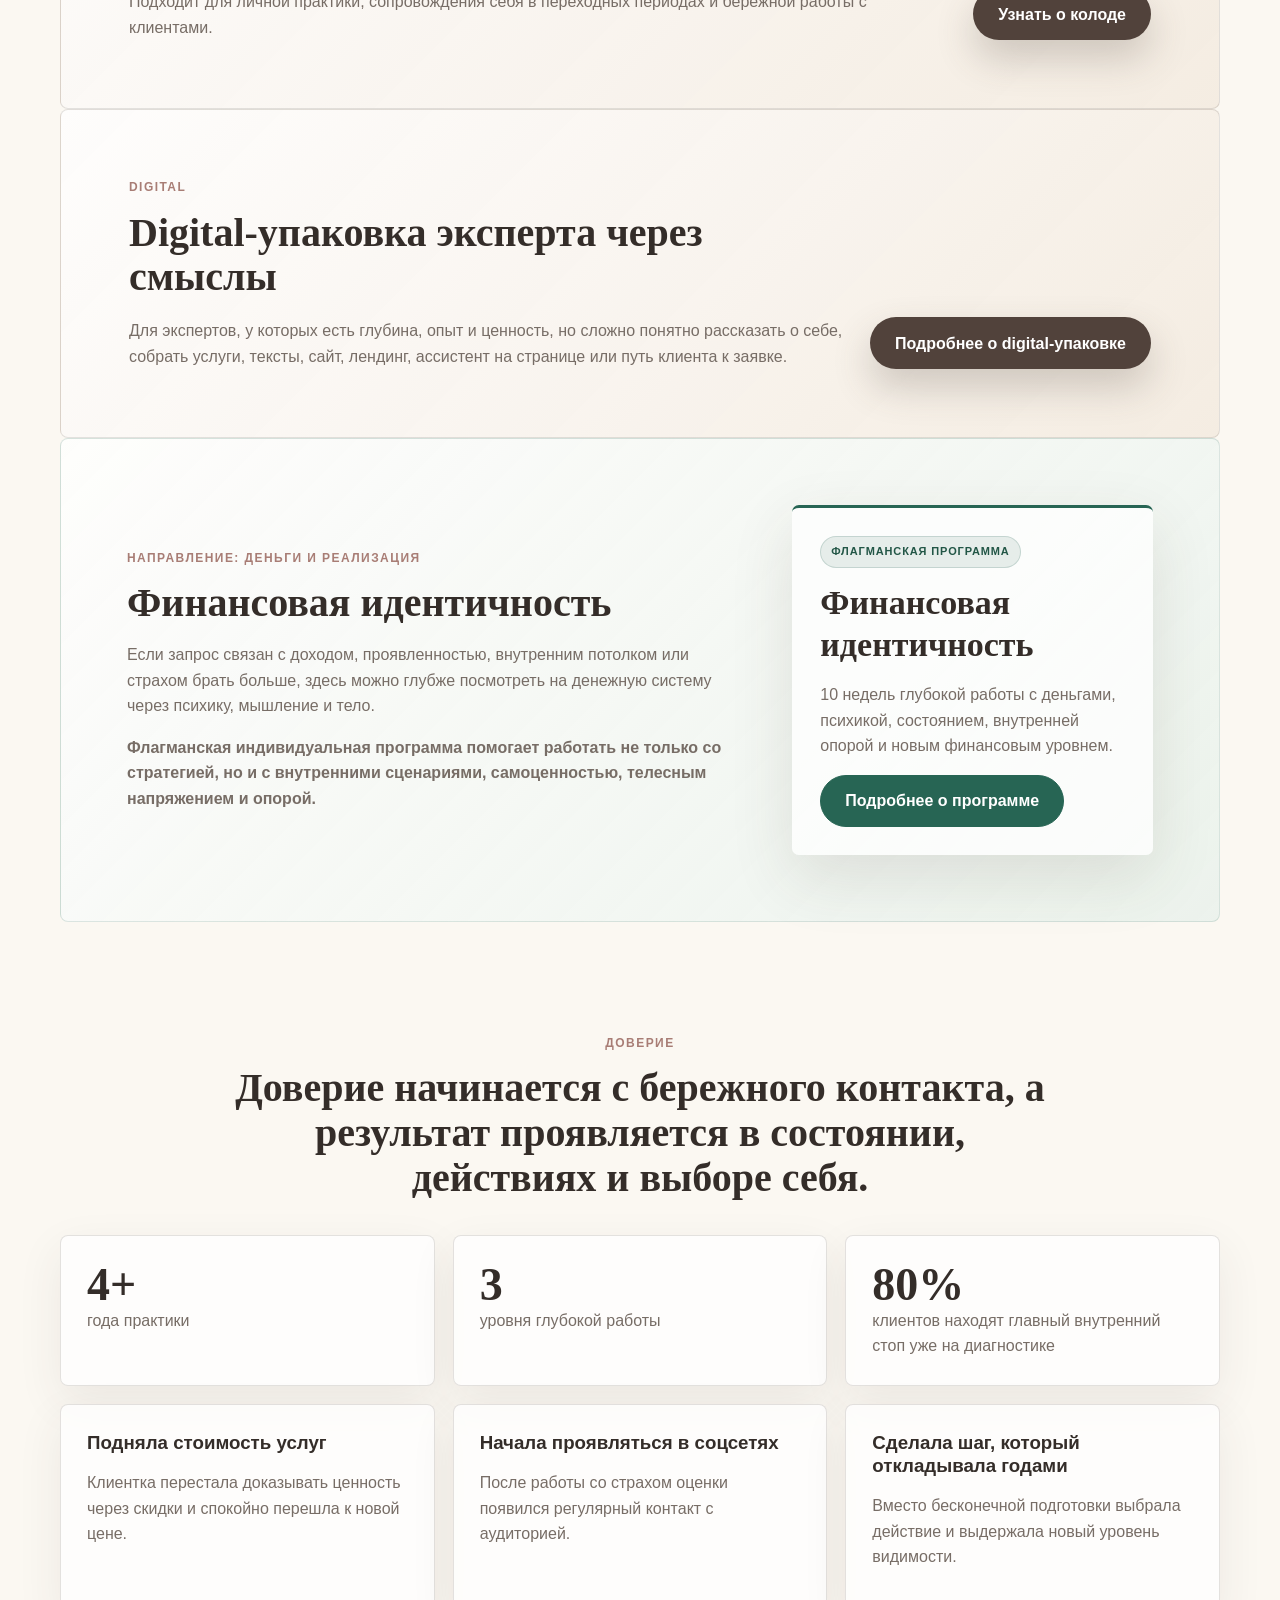
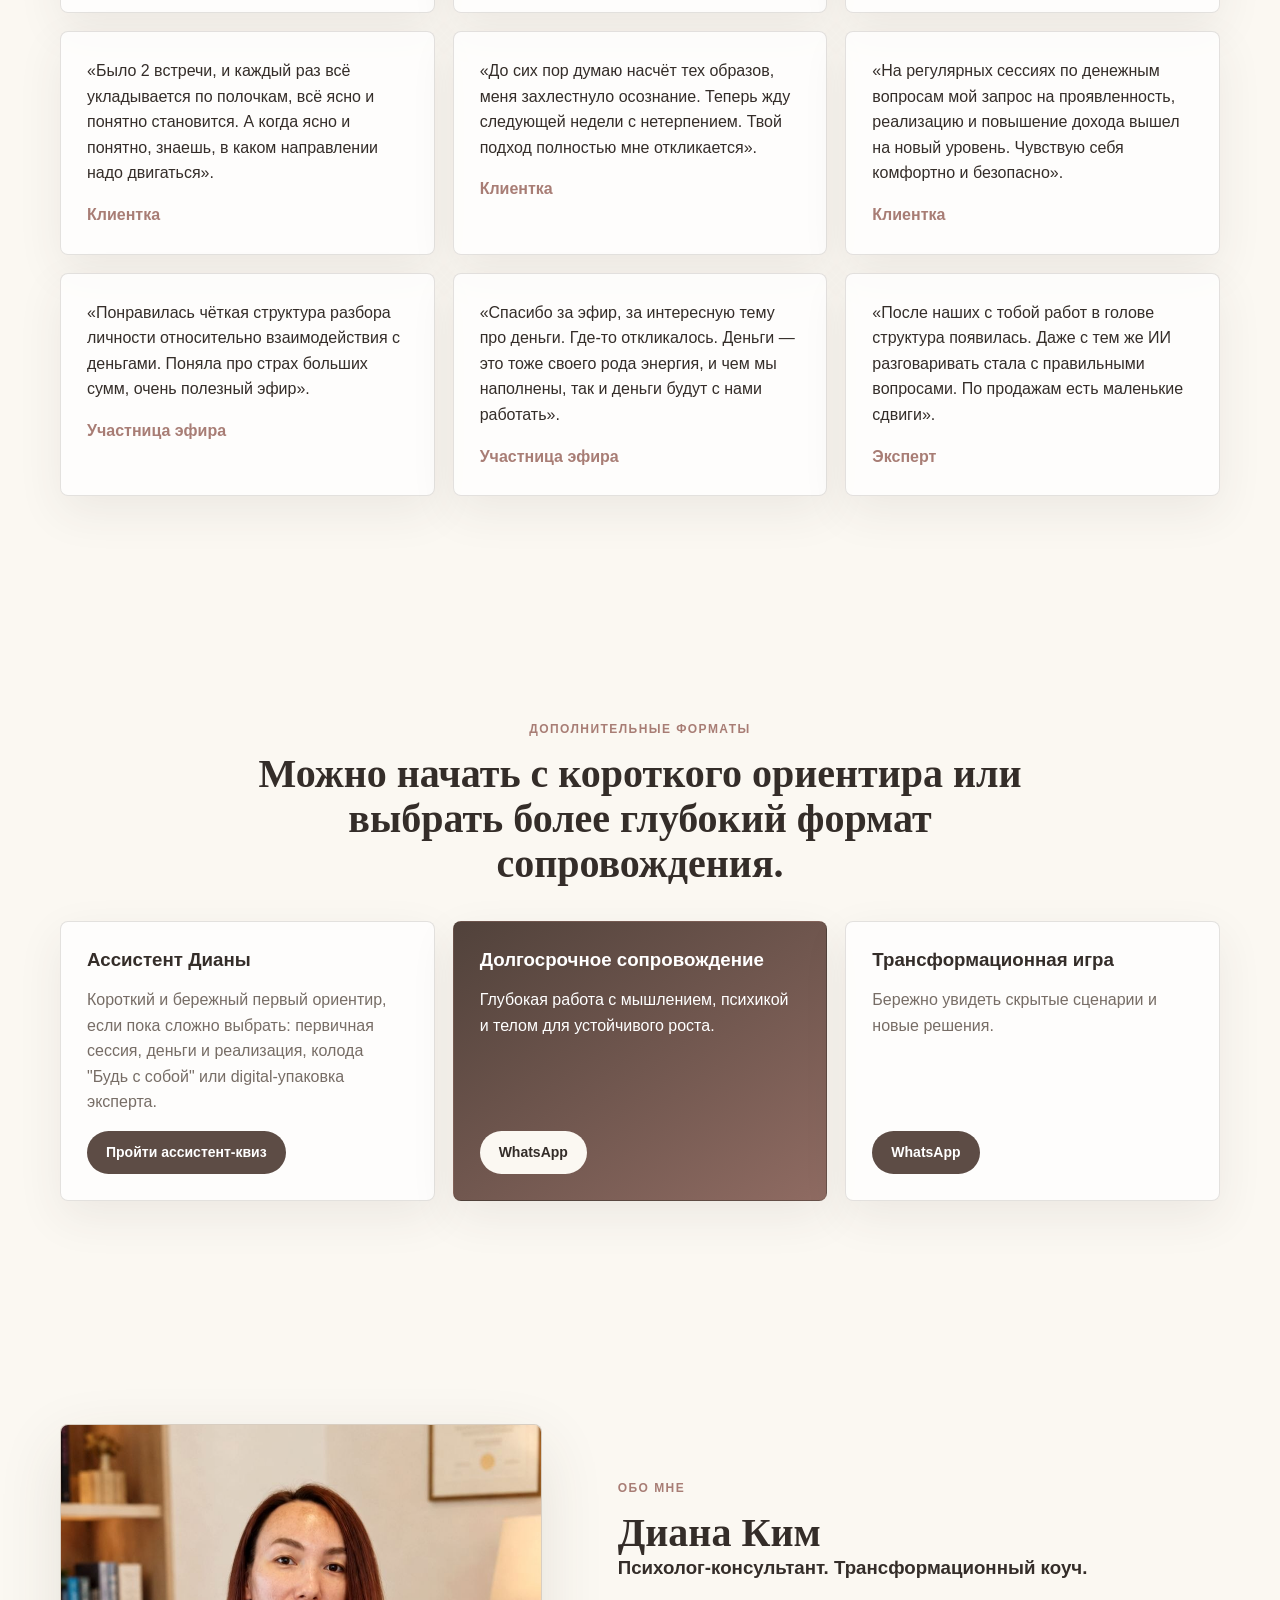
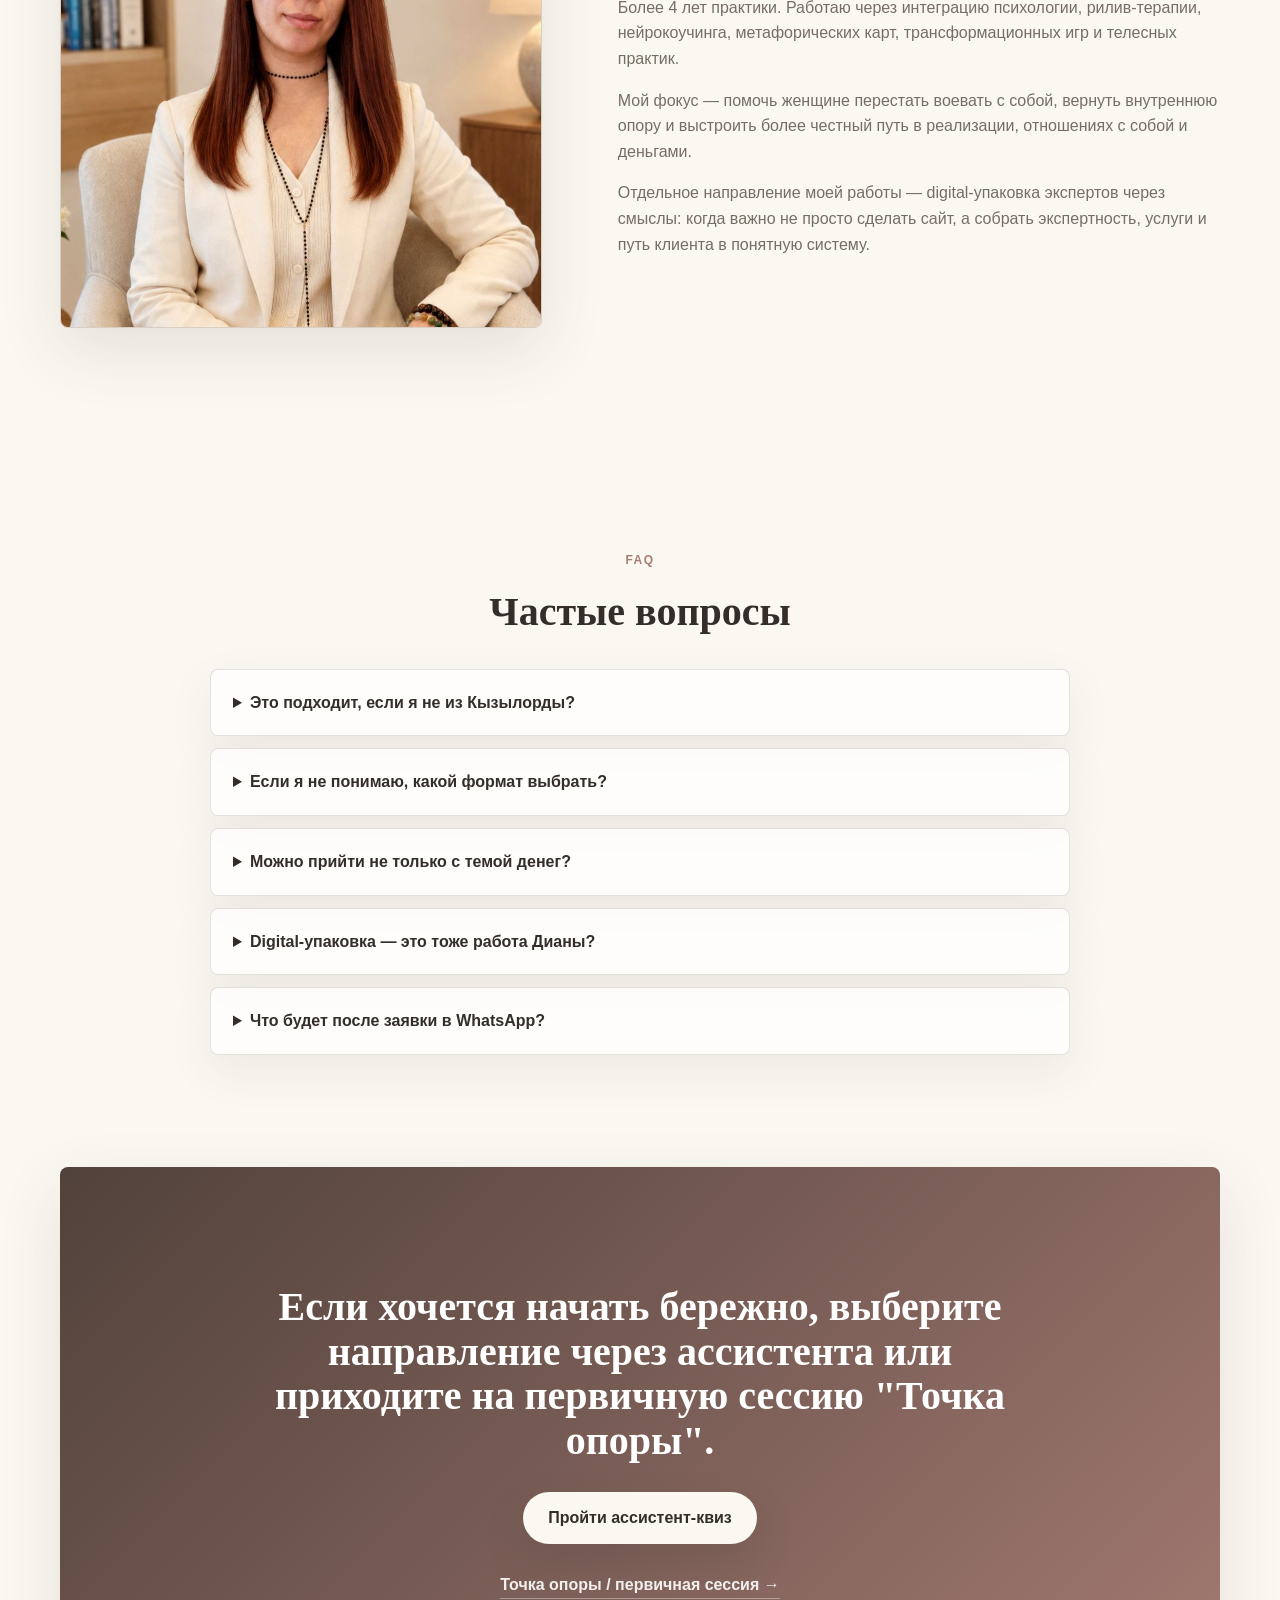
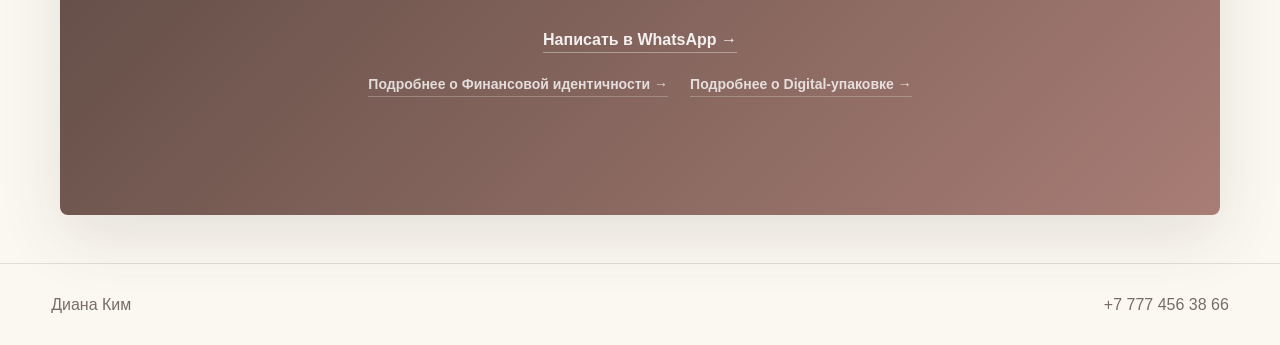
==== commit 22203606: "Finalize digital homepage links" ====
--- a/index.html
+++ b/index.html
@@ -105,7 +105,7 @@
         <article class="direction-card">
           <span class="program-badge">Для экспертов</span>
           <h3>Digital-упаковка эксперта</h3>
-          <p>Собрать смыслы, позиционирование, услуги, сайт, лендинг или ассистента на странице без потери глубины и человеческого голоса.</p>
+          <p>Собрать смыслы, позиционирование, услуги, сайт, лендинг, ассистента на странице или путь клиента к заявке без потери глубины и человеческого голоса.</p>
           <a class="btn btn-small" href="https://expertpack.github.io/digitalpack/">Подробнее о digital-упаковке</a>
         </article>
       </div>
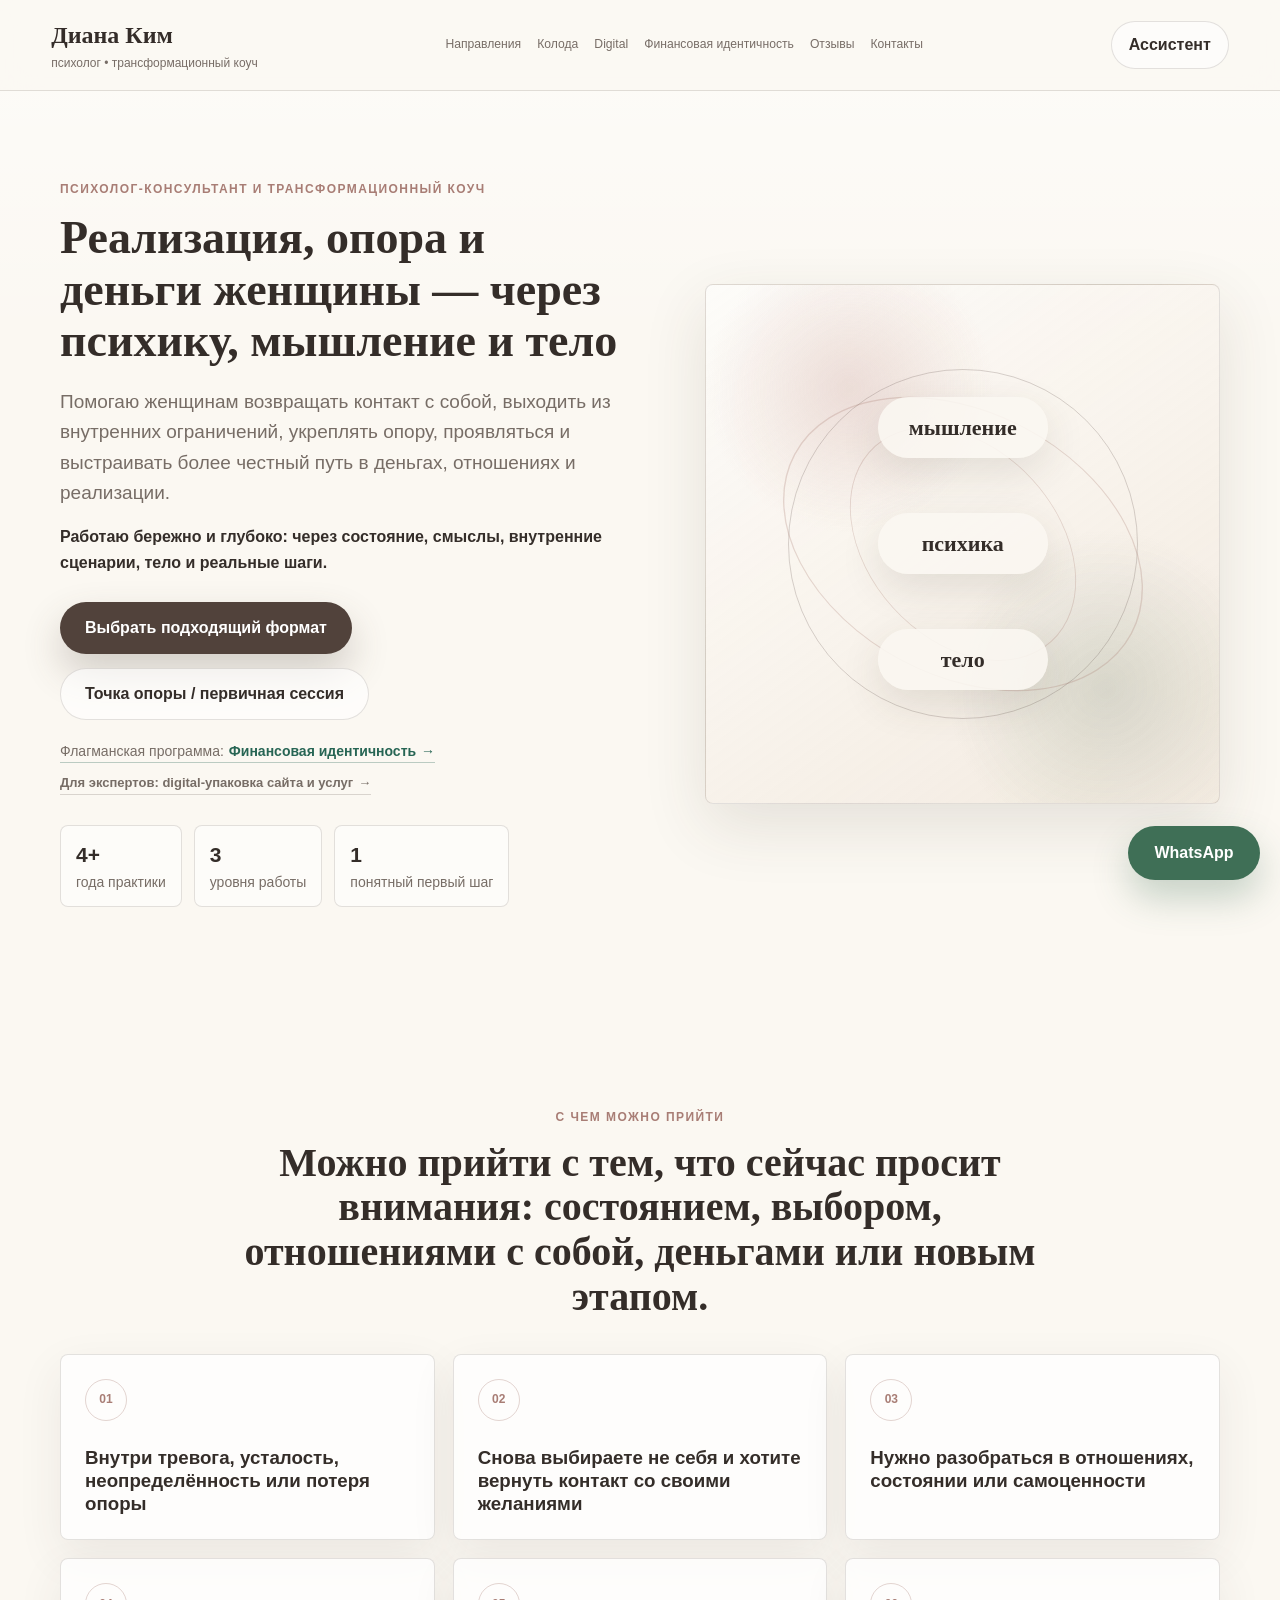
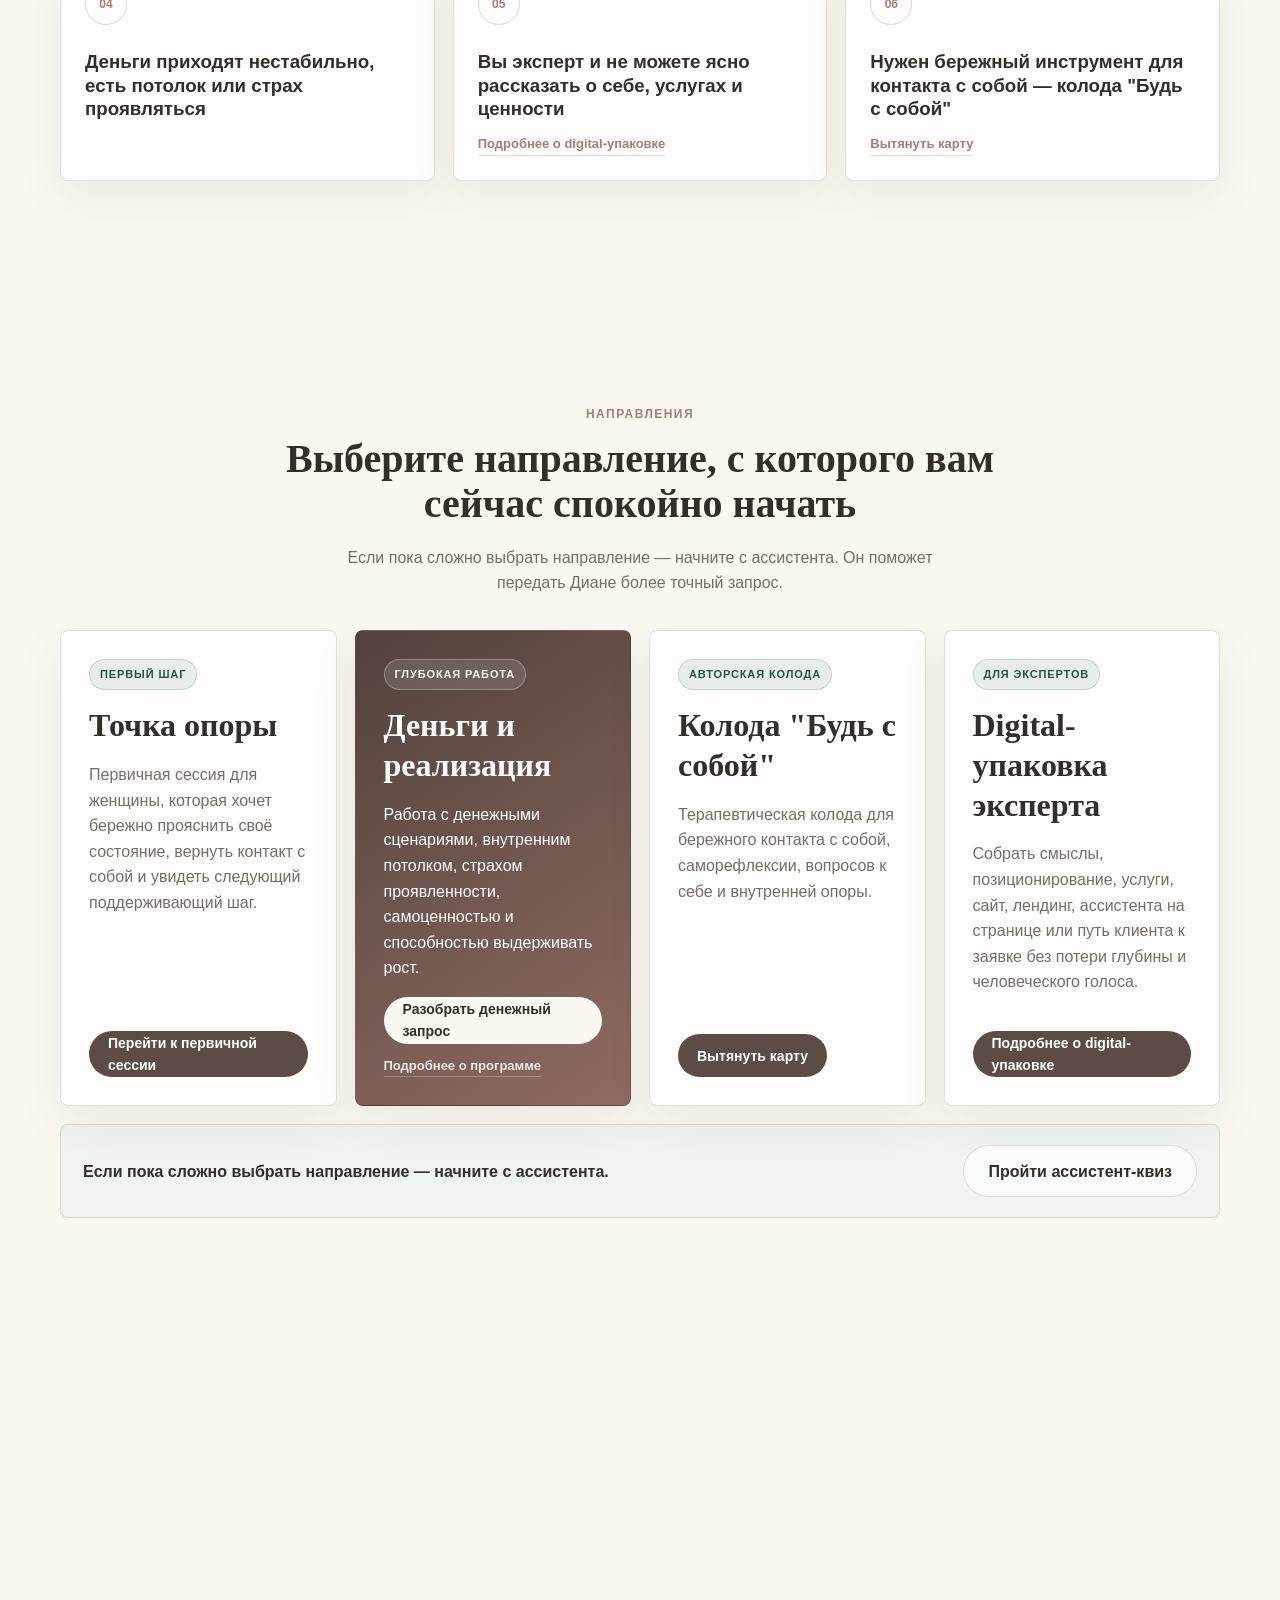
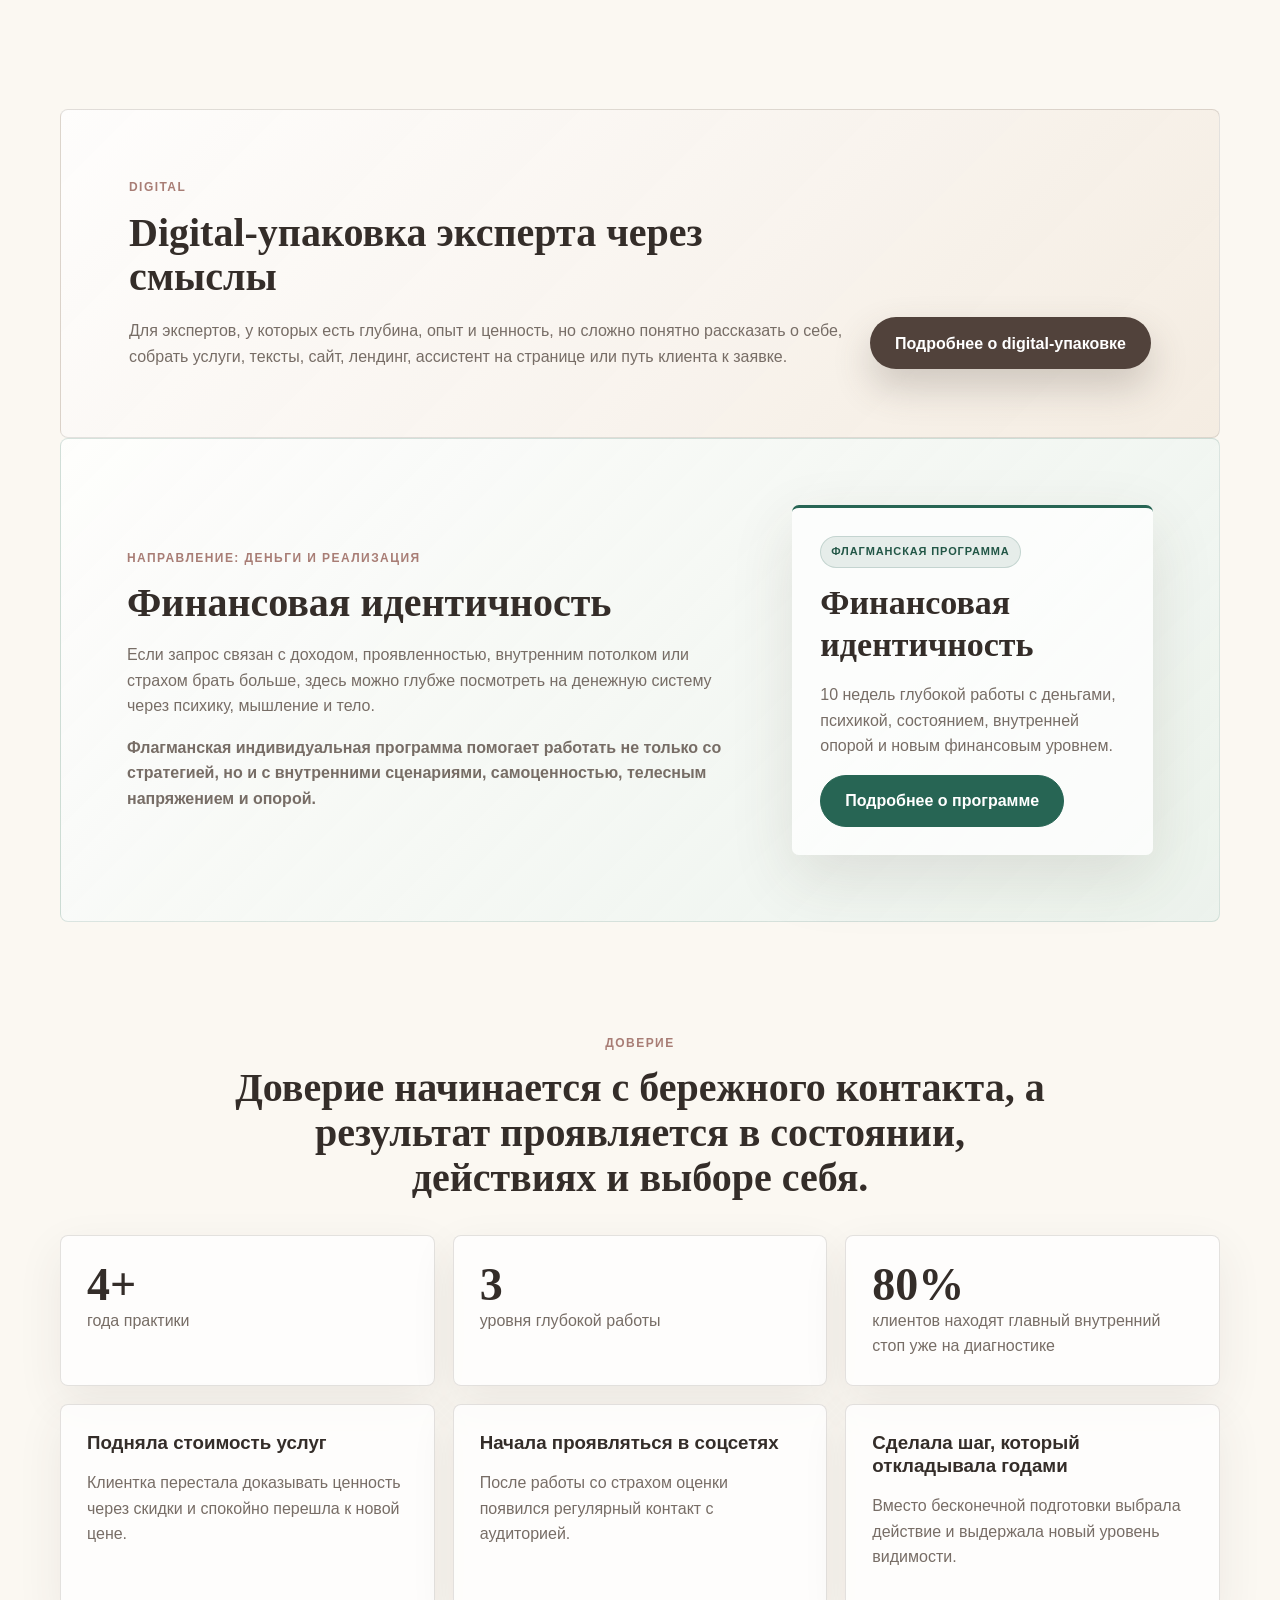
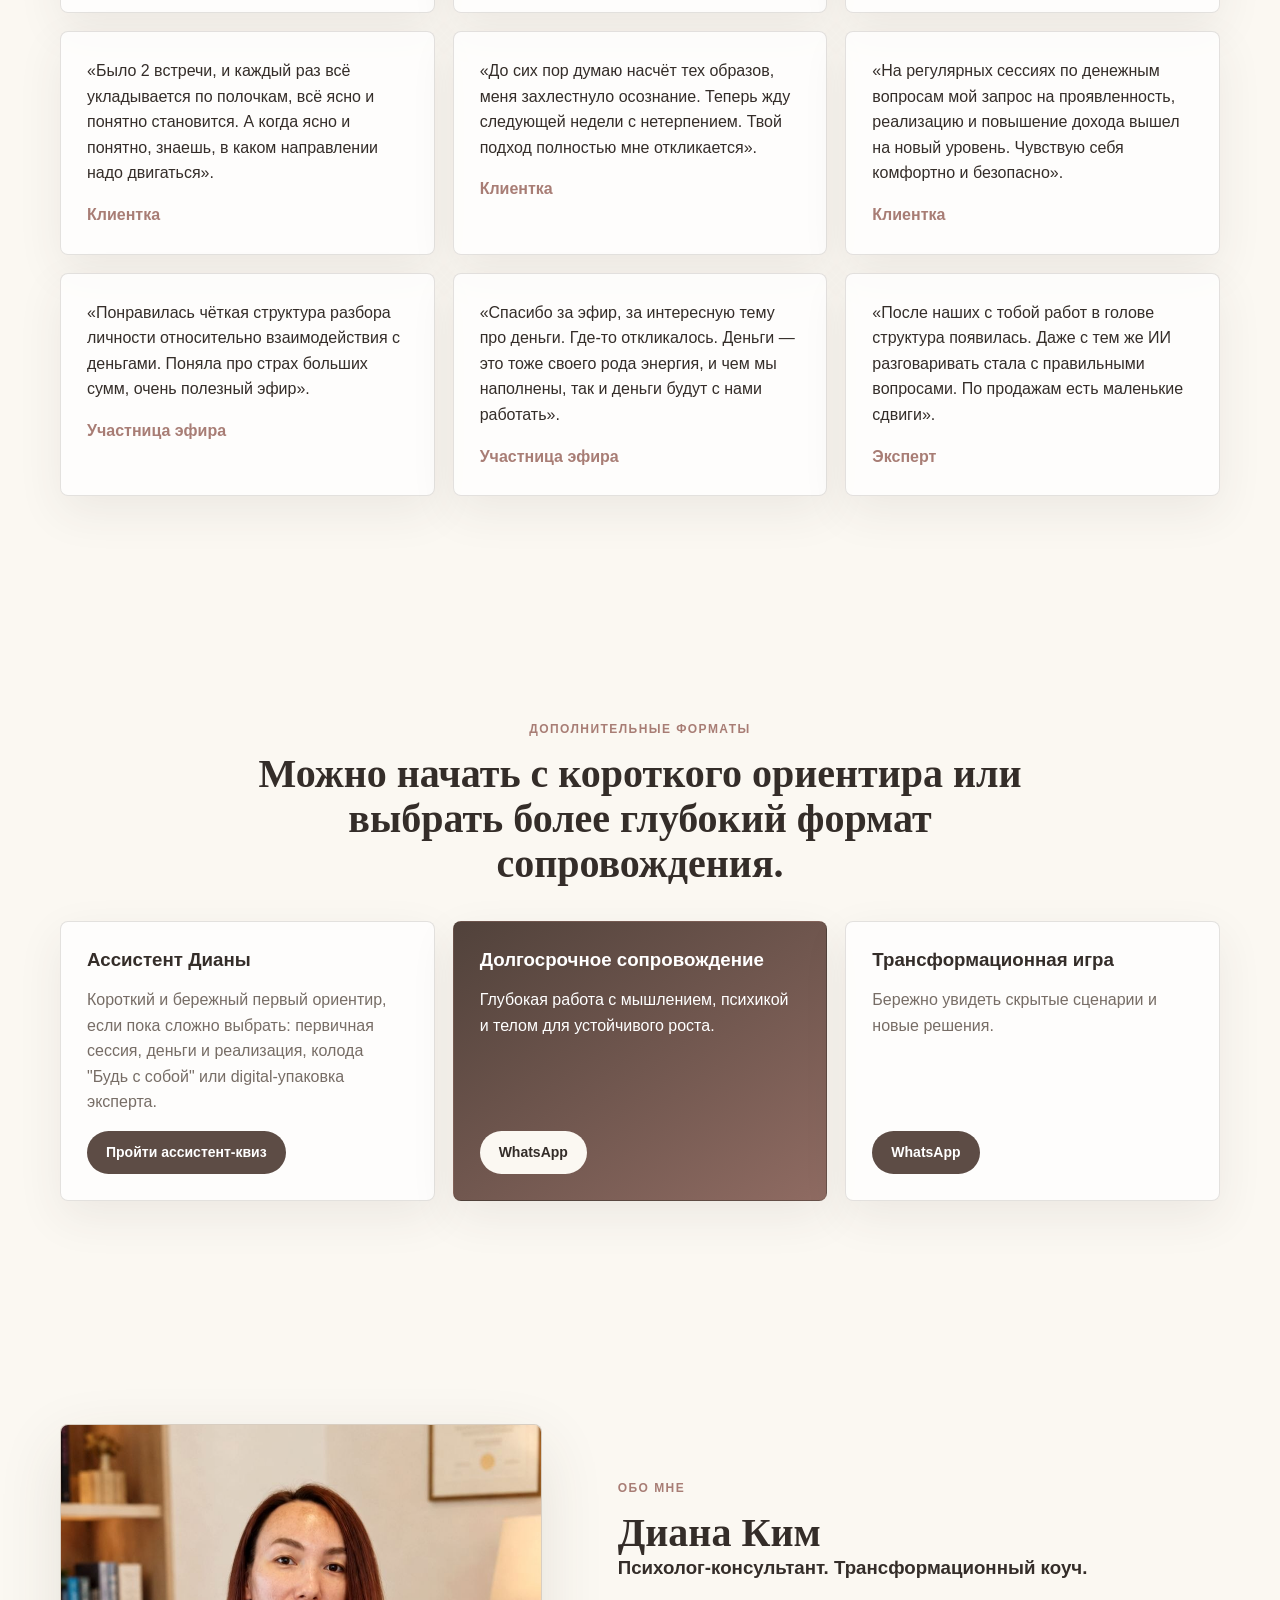
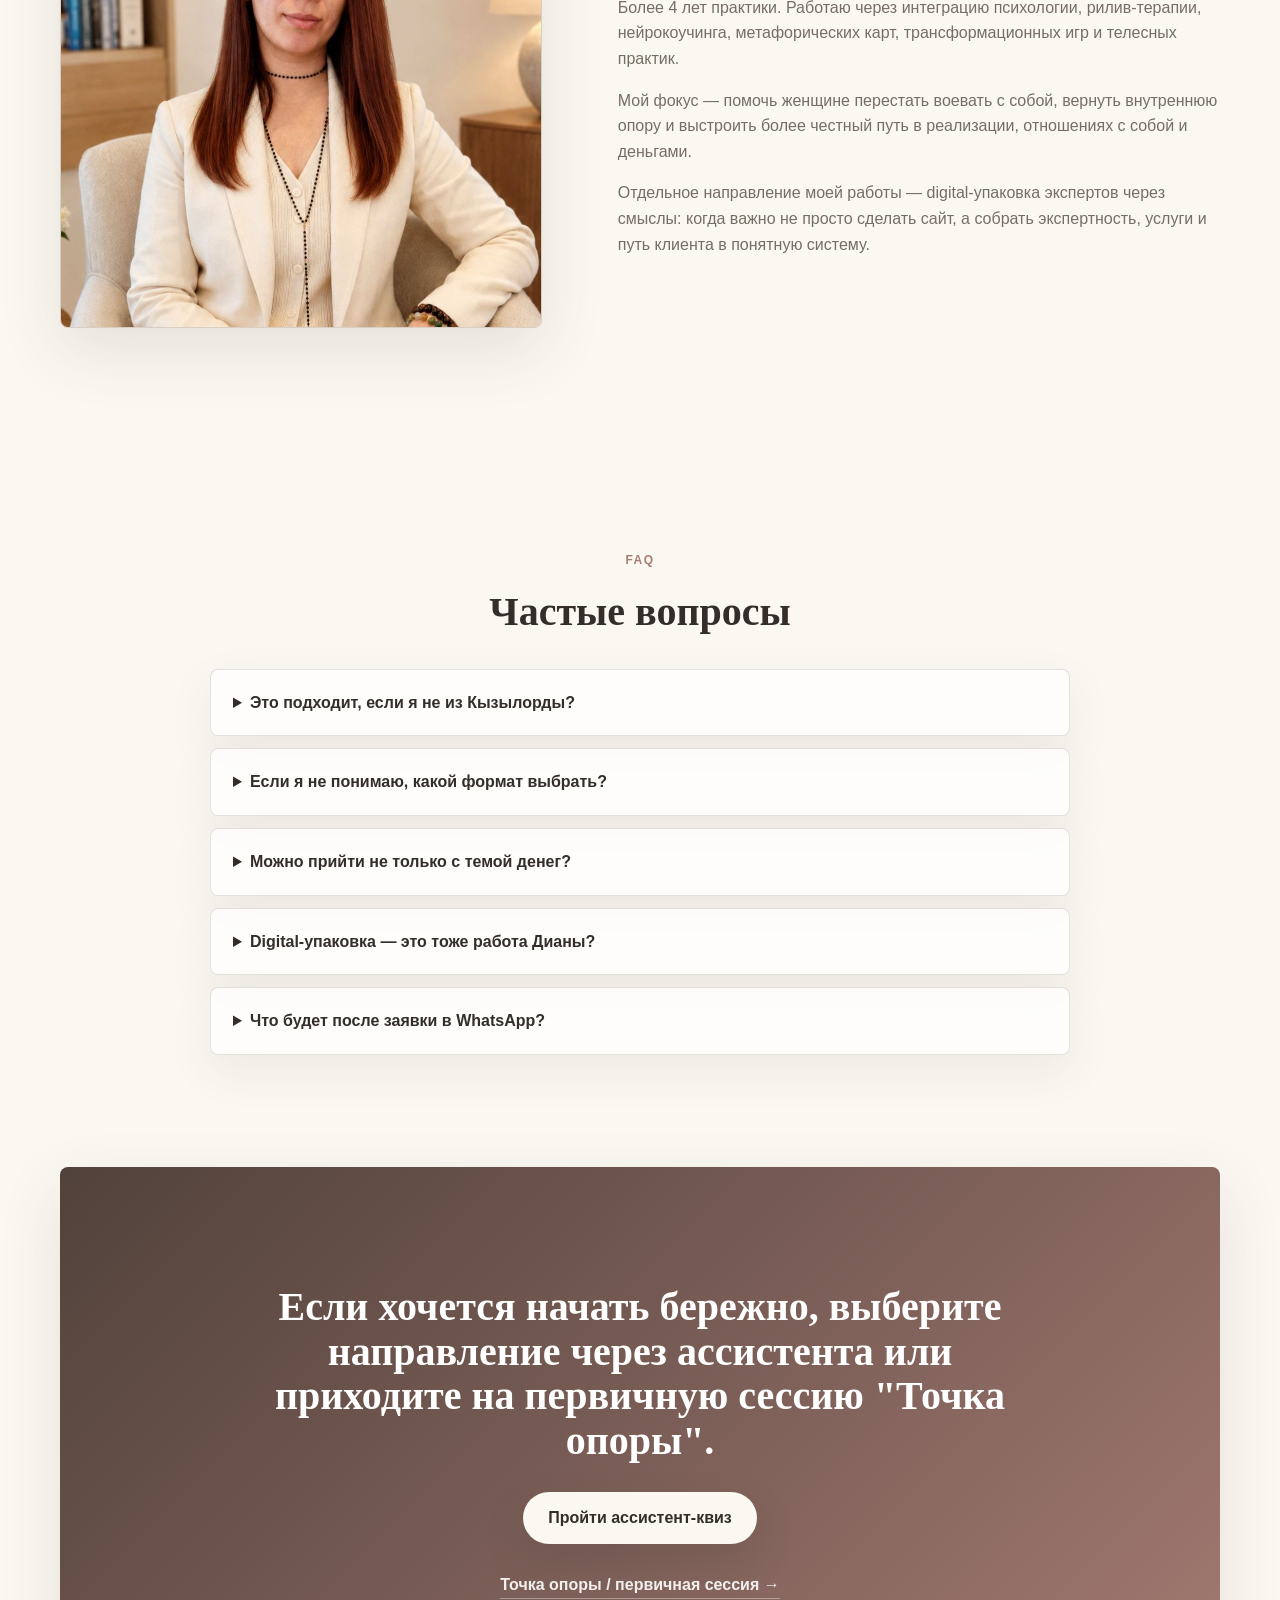
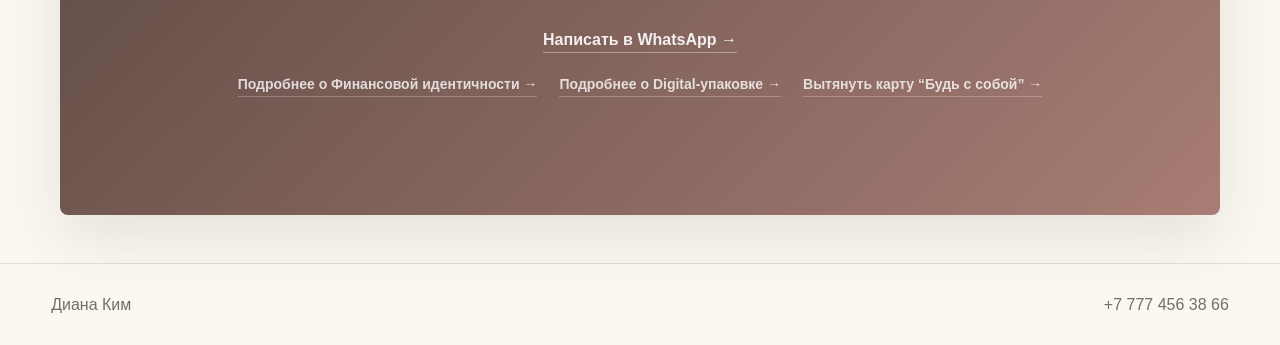
==== commit 0f80c9df: "Route deck links to interactive page" ====
--- a/index.html
+++ b/index.html
@@ -72,7 +72,7 @@
         <article class="mini-card"><span>03</span><h3>Нужно разобраться в отношениях, состоянии или самоценности</h3></article>
         <article class="mini-card"><span>04</span><h3>Деньги приходят нестабильно, есть потолок или страх проявляться</h3></article>
         <article class="mini-card"><span>05</span><h3>Вы эксперт и не можете ясно рассказать о себе, услугах и ценности</h3><a class="mini-link" href="https://expertpack.github.io/digitalpack/">Подробнее о digital-упаковке</a></article>
-        <article class="mini-card"><span>06</span><h3>Нужен бережный инструмент для контакта с собой — колода "Будь с собой"</h3></article>
+        <article class="mini-card"><span>06</span><h3>Нужен бережный инструмент для контакта с собой — колода "Будь с собой"</h3><a class="mini-link" href="https://dianakim-code.github.io/diana-site/bud-s-soboy/">Вытянуть карту</a></article>
       </div>
     </section>
 
@@ -100,7 +100,7 @@
           <span class="program-badge">Авторская колода</span>
           <h3>Колода "Будь с собой"</h3>
           <p>Терапевтическая колода для бережного контакта с собой, саморефлексии, вопросов к себе и внутренней опоры.</p>
-          <a class="btn btn-small" href="assistant-diana-quiz/">Узнать о колоде</a>
+          <a class="btn btn-small" href="https://dianakim-code.github.io/diana-site/bud-s-soboy/">Вытянуть карту</a>
         </article>
         <article class="direction-card">
           <span class="program-badge">Для экспертов</span>
@@ -122,7 +122,7 @@
         <p>Терапевтическая колода для бережного контакта с собой. Она не предсказывает будущее и не даёт готовых ответов, а помогает остановиться, услышать себя, заметить состояние, чувства, потребности и внутренние опоры.</p>
         <p>Подходит для личной практики, сопровождения себя в переходных периодах и бережной работы с клиентами.</p>
       </div>
-      <a class="btn btn-primary" href="assistant-diana-quiz/">Узнать о колоде</a>
+      <a class="btn btn-primary" href="https://dianakim-code.github.io/diana-site/bud-s-soboy/">Вытянуть карту</a>
     </section>
 
     <section class="section focus-card reveal" id="digital">
@@ -222,6 +222,7 @@
       <div class="final-secondary-links" aria-label="Подробные страницы направлений">
         <a href="https://expertpack.github.io/financial-identity/">Подробнее о Финансовой идентичности <span aria-hidden="true">→</span></a>
         <a href="https://expertpack.github.io/digitalpack/">Подробнее о Digital-упаковке <span aria-hidden="true">→</span></a>
+        <a href="https://dianakim-code.github.io/diana-site/bud-s-soboy/">Вытянуть карту “Будь с собой” <span aria-hidden="true">→</span></a>
       </div>
     </section>
   </main>
